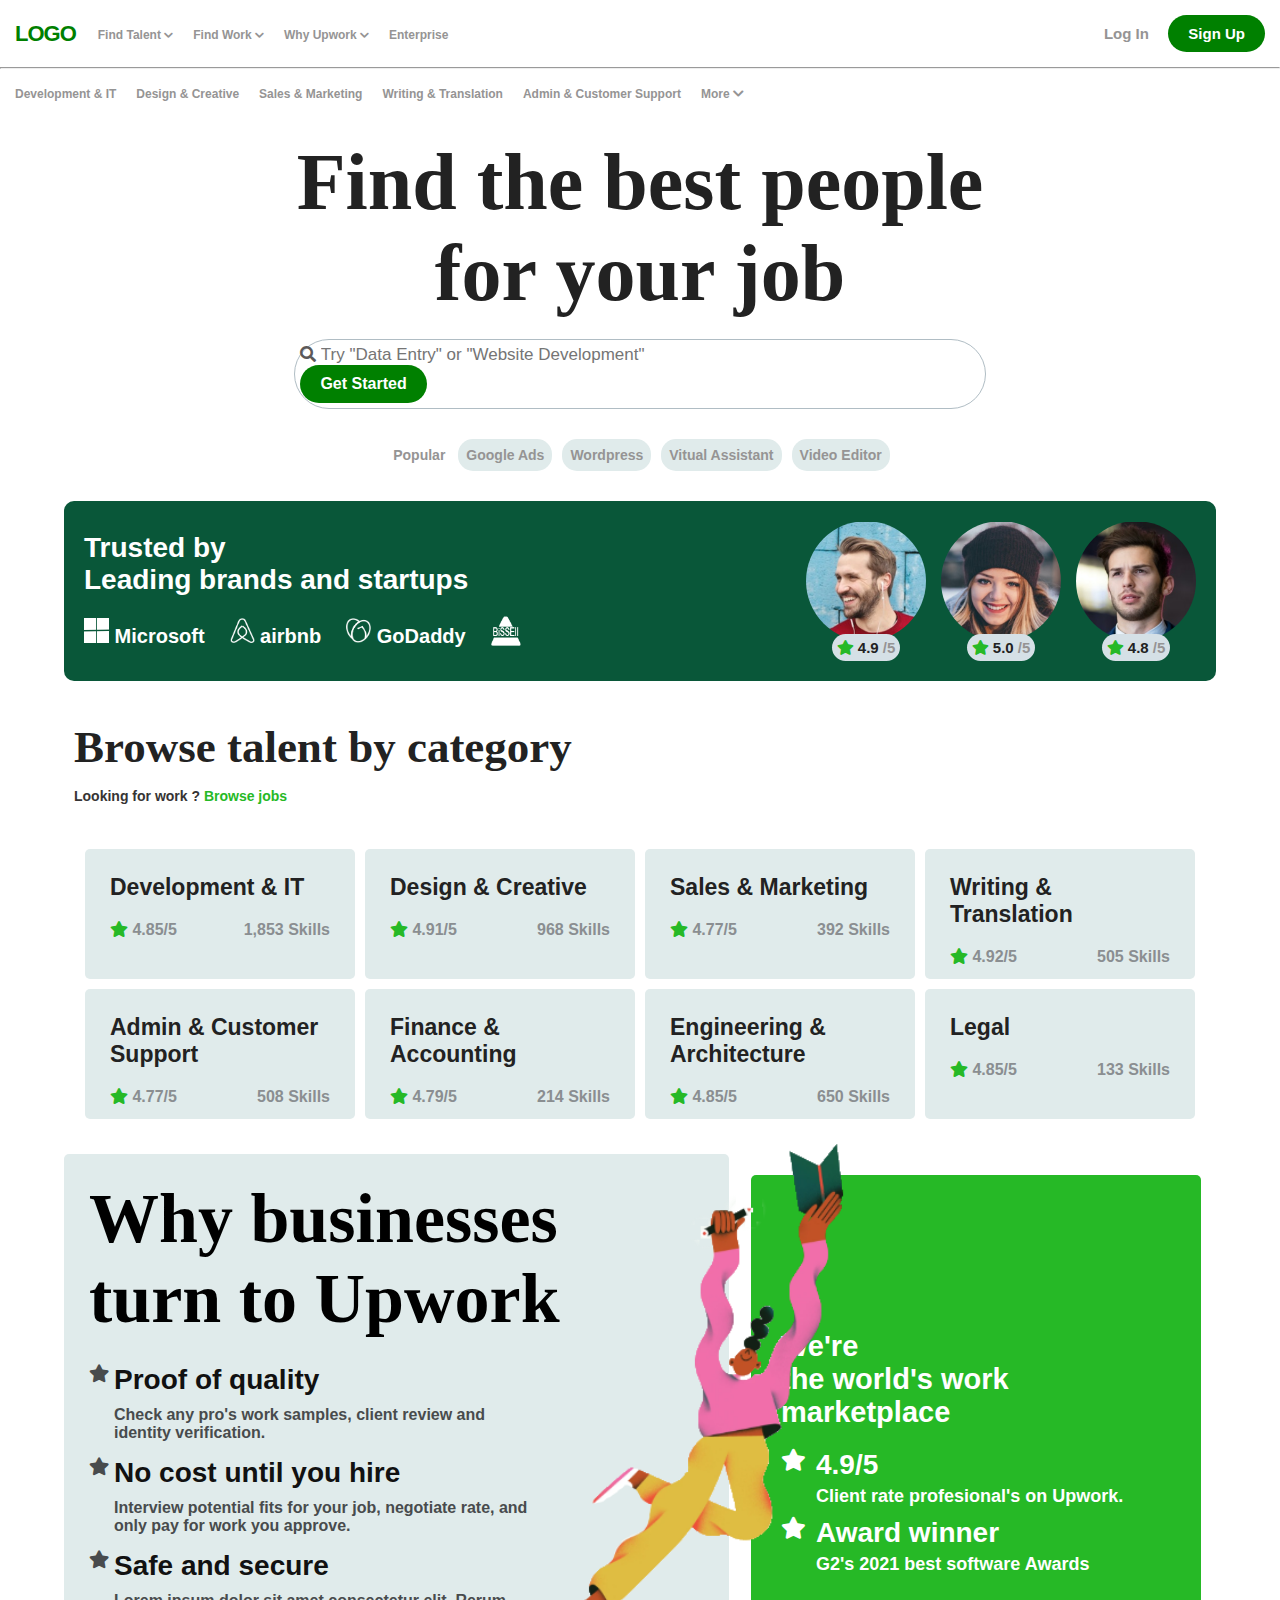
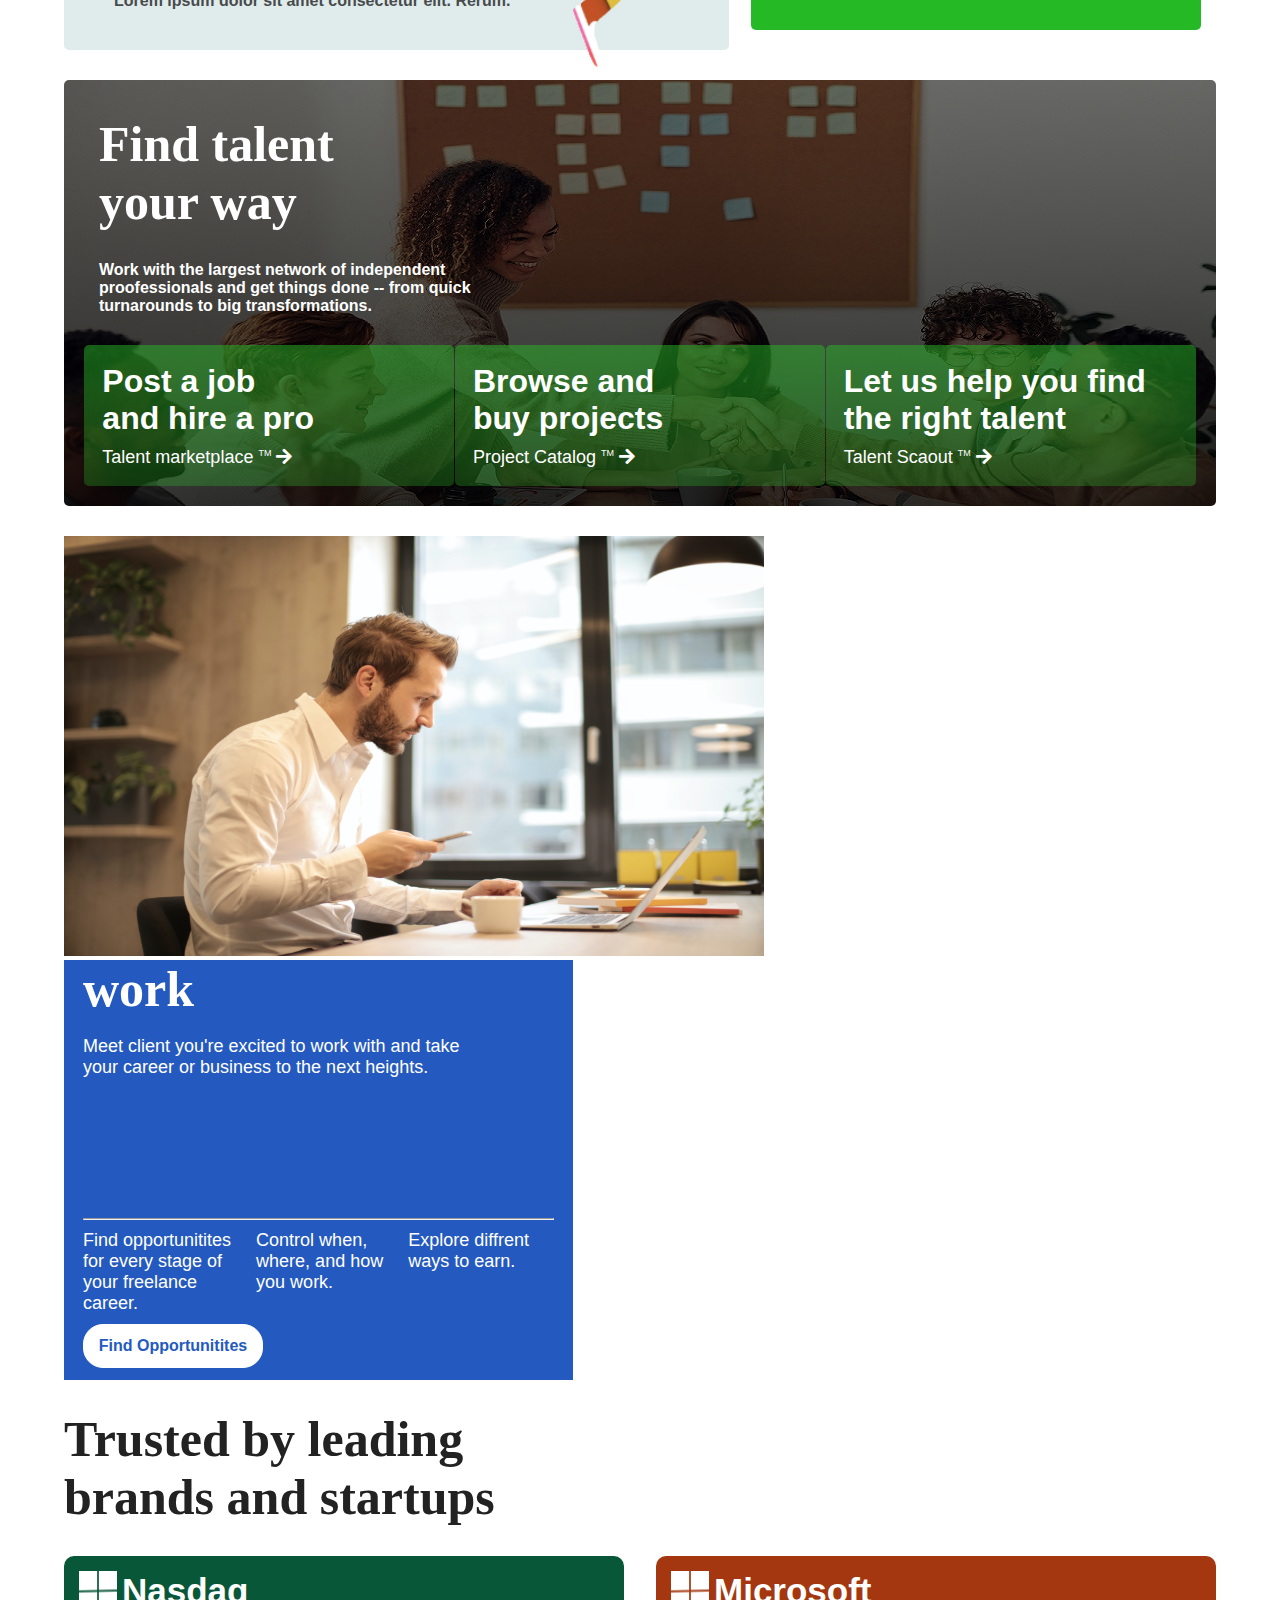
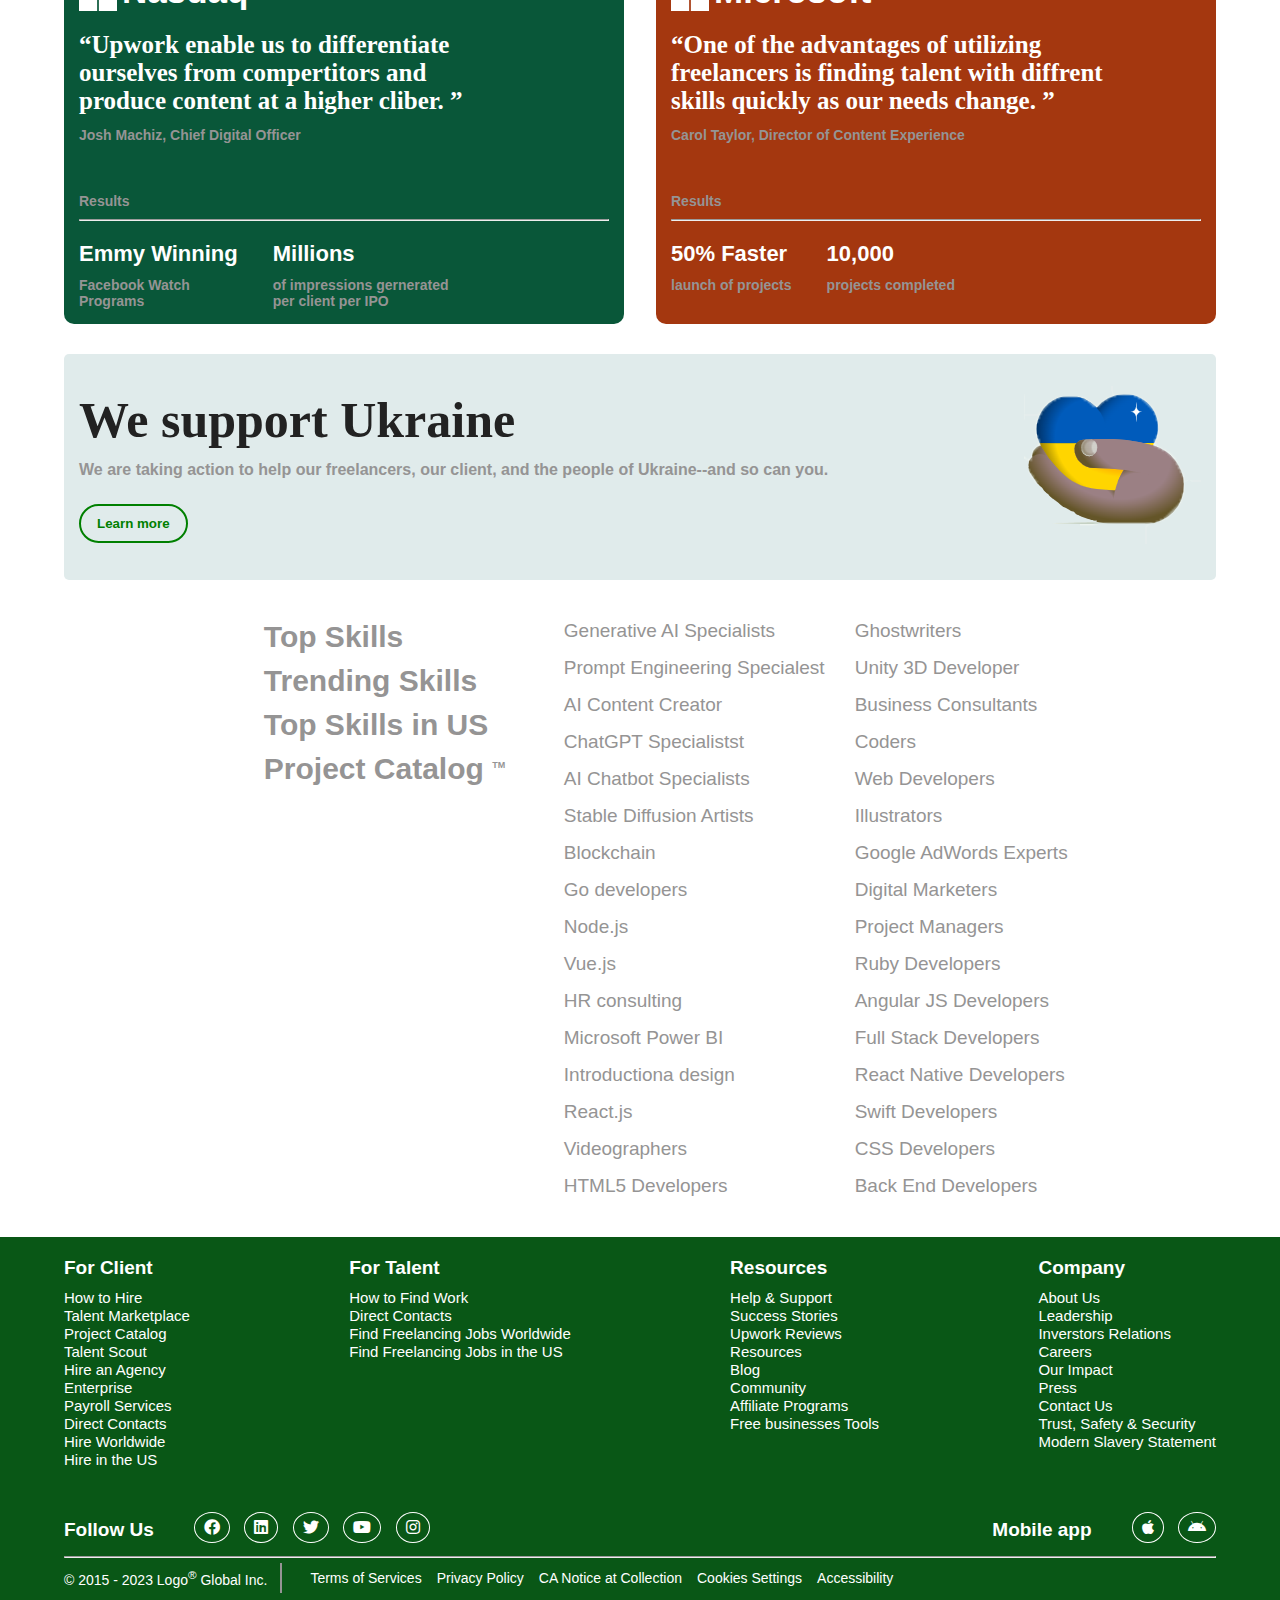
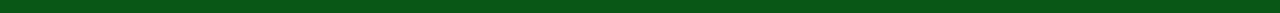
==== index.html @ 353d98f4 "all files commited" ====
<!DOCTYPE html>
<html lang="en">
<head>
    <meta charset="UTF-8">
    <meta http-equiv="X-UA-Compatible" content="IE=edge">
    <meta name="viewport" content="width=device-width, initial-scale=1.0">
    <link rel="stylesheet" href="css/all.min.css">
    <link rel="stylesheet" href="css/fontawesome.min.css">
    <link rel="stylesheet" href="style.css">
    <script src="maim.js" defer></script>
    <title>upwork clone</title>
</head>
<body>
    <div class="project_container">
        <head>
            <!---------------- NAVIGATION ---------------->
            <div class="stikyNav">
                    <!-- NAV-ONE -->
                <div class="navOne">
                    <div class="NavOneContainer">
                        <i class="fas fa-bars" id="navBar"></i>
                        <i class="fas fa-times" id="navTimes"></i>

                        <div class="navLogo"><a href="index.html">LOGO </a> </div>
                        
                        <div class="NAV_CONTAINER">
                            <li class="navList" id="findTalent"><a href="#">Find Talent <i class="fas fa-chevron-down findTalent" id="navicon"></i></a>
                                <div class="FTdropdown contained">
                                    <div class="FTdropdownContainer">
                                        <div class="FTdropDownLeft">
                                            <div class="FTcontent" id="dropOne">
                                                <div class="FTContentLeftOne">
                                                    <h4>Post a job and hire a pro</h4>
                                                    <p>Tarlent marketplace</p>
                                                    <ul>
                                                        <div class="FTright">
                                                            <div class="FTrightContainer">
                                                                <div class="FTone">
                                                                    <div class="FToneContent">
                                                                        <h4>Talent Marketplace <sup id="ddtm">TM</sup></h4>
                                                                        <p>
                                                                            Learn about working with tarlent or explore your <br>
                                                                            specific hiring needs.
                                                                        </p>
                                        
                                                                        <a href="#">Hire on Tarlent Marketplace <i class="fa fa-arrow-right"></i></a> 
                                                                    </div>
                                                                </div>
                                                                <div class="FTTwo">
                                                                    <li><a href="#" class="FTtwoLink">Development & IT</a></li>
                                                                    <li><a href="#" class="FTtwoLink">Design & Creative</a></li>
                                                                    <li><a href="#" class="FTtwoLink">Sales & Marketing</a></li>
                                                                    <li><a href="#" class="FTtwoLink">Writing & Translation</a></li>
                                                                    <li><a href="#" class="FTtwoLink">Admin & Customer Support</a></li>
                                                                    <li><a href="#" class="FTtwoLink">Finance & Accounting</a></li>
                                                                    <li><a href="#" class="FTtwoLink">HR & Training</a></li>
                                                                    <li><a href="#" class="FTtwoLink">Legal</a></li>
                                                                    <li><a href="#" class="FTtwoLink">Engineering & Architecture</a></li>
                                                                    <li><a href="#" class="FTtwoLink">Hire freelancers</a></li>
                                                                </div>
                                                            </div>
                                                        </div>
                                                    </ul>
                                                </div>
                                                <div class="FTIcon">
                                                    <i class="fas fa-chevron-right"></i>
                                                </div>
                                                
                                            </div>
                                            
    
    
                                            <div class="FTcontent" id="dropTwo">
                                                <div class="FTContentLeftOne">
                                                    <h4>Browse and buy projects</h4>
                                                    <p>Project Catalog</p>
    
                                                    <div class="FTtwo">
                                                        <div class="FTtwoContainer">
                                                            <div class="centerContainer">
                                                                <div class="FTtwoDropDownContent">
                                                                    <h4>Project Catalog <sup id="ddtm">TM</sup></h4>
                                                                    <p>
                                                                        Browse and buy projects that <br>
                                                                        have a clear scope and price.
                                                                    </p>
                                    
                                                                    <a href="#">Browse Project Catalog <i class="fa fa-arrow-right"></i></a> 
                                                                </div>
                                                            </div>
                                    
                                                            <div class="FTtwoImgContainer">
                                                                <a href="">
                                                                    <div class="FTtwoItems">
                                                                        <div class="FT_IMG">
                                                                            <img src="img/FTimg5.png" alt="" srcset="">
                                                                        </div>
                                                                        <p class="FTtwopara">Logo Design</p>
                                                                    </div>
                                                                </a>
                                                                
                                                                <a href="">
                                                                    <div class="FTtwoItems">
                                                                        <div class="FT_IMG">
                                                                            <img src="img/FTimg2.png" alt="" srcset="">
                                                                        </div>
                                                                        <p class="FTtwopara">Articles & Blog Post</p>
                                                                    </div>
                                                                </a>
                                        
                                                                <a href="">
                                                                    <div class="FTtwoItems">
                                                                        <div class="FT_IMG">
                                                                            <img src="img/FTimg6.png" alt="" srcset="">
                                                                        </div>
                                                                        <p class="FTtwopara">WordPress</p>
                                                                    </div>
                                                                </a>
                                        
                                                                <a href="">
                                                                    <div class="FTtwoItems">
                                                                        <div class="FT_IMG">
                                                                            <img src="img/FTimg4.png" alt="" srcset="">
                                                                        </div>
                                                                        <p class="FTtwopara">Social Media <br> Marketing</p>
                                                                    </div>
                                                                </a>
                                        
                                                                <a href="">
                                                                    <div class="FTtwoItems">
                                                                        <div class="FT_IMG">
                                                                            <img src="img/FTimg1.png" alt="" srcset="">
                                                                        </div>
                                                                        <p class="FTtwopara">Video Editing</p>
                                                                    </div>
                                                                </a>
                                        
                                                                <a href="">
                                                                    <div class="FTtwoItems">
                                                                        <div class="FT_IMG">
                                                                            <img src="img/FTimg3.png" alt="" srcset="">
                                                                        </div>
                                                                        <p class="FTtwopara">SEO</p>
                                                                    </div>
                                                                </a>    
                                                            </div>
                                                        </div>
                                                   </div>
                                                </div>
                                                <div class="FTIcon">
                                                    <i class="fas fa-chevron-right"></i>
                                                </div>
                                            </div>
    
                                            
                                            <div class="FTcontent" id="dropThree">
                                                <div class="FTContentLeftOne">
                                                    <h4>Let us find the right talent</h4>
                                                    <p>Talent Scout</p>
                                                    
    
                                                    <ul class="FTthree">
                                                        <div class="FTthreeContentContainer">
                                                            <div class="FTthreeContent">
                                                                <h4>Talent Scout <sup id="ddtm">TM</sup></h4>
                                                                <p>
                                                                    Learn how our recruiters find you expert developers, <br>
                                                                    desiners, and marketers.
                                                                </p>
                                
                                                                <a href="#">Talk to Talent Scout <i class="fa fa-arrow-right"></i></a> 
                                                            </div>
                                                            <div id="FTthreelinkContainer">
                                                                <li><a href="#" id="FTthreeLink">Development & IT</a></li>
                                                                <li><a href="#" id="FTthreeLink">Design & Creative</a></li>
                                                                <li><a href="#" id="FTthreeLink">Marketing</a></li>
                                                            </div>
                                                        </div>
                                                    </ul>
                                                </div>
                                                <div class="FTIcon">
                                                    <i class="fas fa-chevron-right"></i>
                                                </div>
                                            </div>
                                        </div>
    
                                        <!-- vartical line -->
                                        <div class="vline"></div>
                                    </div>
                                </div>
                            </li>
    
                            <li class="navList" id="findWork"><a href="#">Find Work <i class="fas fa-chevron-down" id="navicon"></i></a>
                                <ul class="FWmmaincontainer">
                                    <div class="FWcontainer">
                                        <div class="FWcontent">
                                            <a href="">
                                                <div class="FWmainContent">
                                                    <h1>Ways to earn</h1>
                                                    <p>Learn why Upwork has the best opportunitities for you.</p>
                                                </div>
                                            </a>
                                            <a href="">
                                                <div class="FWmainContent">
                                                    <h1>Find work for you skills</h1>
                                                    <p>Explore the kind of work available in your field.</p>
                                                </div>
                                            </a>
                                            <a href="">
                                                <div class="FWmainContent">
                                                    <h1>Find ways to promote yourself</h1>
                                                    <p>Show clients you'er the one they want.</p>
                                                </div>
                                            </a>
                                        </div>
                                    </div>
                                </ul>
                            </li>
    
                            <li class="navList" id="whyUpwork"><a href="#">Why Upwork <i class="fas fa-chevron-down" id="navicon"></i></a>
                                <ul class="whyUpwork_container">
                                    <div class="WUcontainer">
                                        <div class="WUone">
                                            <div class="WUonecontent">
                                                <a href="">
                                                    <div class="WUmainContent">
                                                        <h1>Success Stories</h1>
                                                        <p>
                                                            Discover how teams work<br>
                                                            strategically and grow together.
                                                        </p>
                                                    </div>
                                                </a>
    
                                                <a href="">
                                                    <div class="WUmainContent">
                                                        <h1>Reviews</h1>
                                                        <p>
                                                            See what it's like to collaborate on<br>
                                                            Upwork.
                                                        </p>
                                                    </div>
                                                </a>
    
                                                <a href="">
                                                    <div class="WUmainContent">
                                                        <h1>How to hire</h1>
                                                        <p>
                                                            Learn about the diffrent ways to get<br>
                                                            work done.
                                                        </p>
                                                    </div>
                                                </a>
    
                                                <a href="">
                                                    <div class="WUmainContent">
                                                        <h1>How to find work</h1>
                                                        <p>
                                                            Learn about how to grow your<br>
                                                            independent career.
                                                        </p>
                                                    </div>
                                                </a>
                                            </div>
                                        </div>
    
                                        <div class="WUtwo">
                                            <div class="WUtwoHead">
                                                Where work gets done
                                            </div>
                                            <div class="WUtwoContenContainert">
                                                <a href="">
                                                    <div class="WUtwoConten">
                                                        <h5>Guides</h5>
                                                        <p>Get Started as a Freelancer</p>
                                                    </div>
                                                </a>
    
                                                <a href="">
                                                    <div class="WUtwoConten">
                                                        <h5>Guides</h5>
                                                        <p>Growing Your Freelancer Career</p>
                                                    </div>
                                                </a>
    
                                                <a href="">
                                                    <div class="WUtwoConten">
                                                        <h5>Guides</h5>
                                                        <p>Hiring & Working with Independent Talent</p>
                                                    </div>
                                                </a>
                                            </div>
    
                                            <a href="#">See Resources <i class="fa fa-arrow-right"></i></a> 
    
                                        </div>
                                    </div>
                                </ul>
                            
                            </li>

                            <li class="navList"><a href="#">Enterprise</a></li>

                        </div>
                        
                    </div>
                    <div class="rightNav">
                        <button class="navBtnlogin"><a href="login.html">Log In</a></button>
                        <button class="navBtnSignup"><a href="signup.html">Sign Up</a></button>
                    </div>
                </div>
                <hr class="" id="navline">


                    <!-- NAV-TWO -->
                <ul class="navTwo">
                    <li class="navTwoList"><a href="#">Development & IT</a></li>
                    <li class="navTwoList"><a href="#">Design & Creative</a></li>
                    <li class="navTwoList"><a href="#">Sales & Marketing</a></li>
                    <li class="navTwoList"><a href="#">Writing & Translation</a></li>
                    <li class="navTwoList"><a href="#">Admin & Customer Support</a></li>
                    <li class="navTwoList"><a href="#">More <i class="fas fa-chevron-down" id="navTwoicon"></i></a>
                        <ul class="navTwoDropDown">
                            <li class="navTwoDropDownList"><a href="#">Finance and Accounting </a></li>
                            <li class="navTwoDropDownList"><a href="#">HR & Training </a></li>
                            <li class="navTwoDropDownList"><a href="#">Legal </a></li>
                            <li class="navTwoDropDownList"><a href="#">Engineering & Architecture</a></li>
                            <li class="navTwoDropDownList"><a href="#">See all Specailizations</a></li>
                        </ul>
                    </li>
                </ul>
            
            

                    <!-- NAV-THREE -->
                <div class="navContent contained">
                    <div class="navHead">
                        <h1 id="navHeadH1">Find the best people<h1>
                        <h1 id="navHeadH1">for your job</h1>
                    </div>
                    <form action="" class="navForm">
                        <i class="fa fa-search" aria-hidden="true"></i>
                        <input type="search" name="" id="navInput" placeholder='Try "Data Entry" or "Website Development"'>
                        <button class="navFormBtn"><a href="#">Get Started</a></button>
                    </form>

                    <div class="lastNavContainer TopSpace">
                        <div class="lastNavHead"><p>Popular</p></div>
                        <div class="lastNav">
                            <p class="lastNavSty"><a href="#">Google Ads</a></p>
                            <p class="lastNavSty"><a href="#">Wordpress</a></p>
                            <p class="lastNavSty"><a href="#">Vitual Assistant</a></p>
                            <p class="lastNavSty"><a href="#">Video Editor</a></p>
                        </div>
                    </div>
                </div>
            </div>
        </head>



        <section>
            <!-- SECTION ONE -->
            <div class="sectionOne contained TopSpace">
                <div class="secOneLeft">
                    <h2 class="secOneHead">Trusted by <br> Leading brands and startups</h2>
                    <ul class="secOnelist">
                        <li id="secOnetext"><img src="img/windows.png" id="secOnelisticon"></img> Microsoft</li>
                        <li id="secOnetext"><img src="img/airbnb.png" id="secOnelisticon"></img> airbnb</li>
                        <li id="secOnetext"><img src="img/godaddy.png" id="secOnelisticon"></img> GoDaddy</li>
                        <li ><img src="img/biss.png"></i></li>
                    </ul>
                </div>
                <div class="secOneRight">
                    <div class="secOneRightContent">
                        <img src="img/pic-1.png" alt="" srcset="" id="secOneImg">
                        <div class="secOneImgContainer">
                            <p class="secOnePara"><i class="fas fa-star"></i>  4.9 <span class="secOneSpan">/5</span></p>
                        </div>
                    </div>

                    <div class="secOneRightContent">
                        <img src="img/pic-2.png" alt="" srcset="" id="secOneImg">
                        <div class="secOneImgContainer">
                            <p class="secOnePara"><i class="fas fa-star"></i>  5.0 <span class="secOneSpan">/5</span></p>
                        </div>
                    </div>

                    <div class="secOneRightContent">
                        <img src="img/pic-3.png" alt="" srcset="" id="secOneImg">
                        <div class="secOneImgContainer">
                            <p class="secOnePara"><i class="fas fa-star"></i>  4.8 <span class="secOneSpan">/5</span></p>
                        </div>
                    </div>
                </div>
            </div>

            <!-- SECTION TWO -->
            <div class="sectionTwo contained TopSpace">
                <div class="secTwoHead">
                    <h1 class="secTwoH1">Browse talent by category</h1>
                    <p class="secTwoPara">Looking for work ? <a href="#" class="secTwoParalink">Browse jobs</a></p>
                </div>
                <div class="secTwoContent contained">
                    <div class="secTwoContentBody">
                        <a href="#">
                            <h1 class="secTwoContentHead">Development & IT</h1>
                            <div class="secTwoMain">
                                <p class="secTwoMainPara"><i class="fas fa-star"></i> 4.85/5</p>
                                <p class="secTwoMainPara">1,853 Skills</p>
                            </div>
                        </a>
                    </div>

                    <div class="secTwoContentBody">
                        <a href="#">
                            <h1 class="secTwoContentHead">Design & Creative</h1>
                            <div class="secTwoMain">
                                <p class="secTwoMainPara"><i class="fas fa-star"></i> 4.91/5</p>
                                <p class="secTwoMainPara">968 Skills</p>
                            </div>
                        </a>
                    </div>

                    <div class="secTwoContentBody">
                        <a href="#">
                            <h1 class="secTwoContentHead">Sales & Marketing</h1>
                            <div class="secTwoMain">
                                <p class="secTwoMainPara"><i class="fas fa-star"></i> 4.77/5</p>
                                <p class="secTwoMainPara">392 Skills</p>
                            </div>
                        </a>
                    </div>

                    <div class="secTwoContentBody">
                        <a href="#">
                            <h1 class="secTwoContentHead">Writing & Translation</h1>
                            <div class="secTwoMain">
                                <p class="secTwoMainPara"><i class="fas fa-star"></i> 4.92/5</p>
                                <p class="secTwoMainPara">505 Skills</p>
                            </div>
                        </a>
                    </div>

                    <div class="secTwoContentBody">
                        <a href="#">
                            <h1 class="secTwoContentHead">Admin & Customer Support</h1>
                            <div class="secTwoMain">
                                <p class="secTwoMainPara"><i class="fas fa-star"></i> 4.77/5</p>
                                <p class="secTwoMainPara">508 Skills</p>
                            </div>
                        </a>
                    </div>

                    <div class="secTwoContentBody">
                        <a href="#">
                            <h1 class="secTwoContentHead">Finance & Accounting</h1>
                            <div class="secTwoMain">
                                <p class="secTwoMainPara"><i class="fas fa-star"></i> 4.79/5</p>
                                <p class="secTwoMainPara">214 Skills</p>
                            </div>
                        </a>
                    </div>

                    <div class="secTwoContentBody">
                        <a href="#">
                            <h1 class="secTwoContentHead">Engineering & Architecture</h1>
                            <div class="secTwoMain">
                                <p class="secTwoMainPara"><i class="fas fa-star"></i> 4.85/5</p>
                                <p class="secTwoMainPara">650 Skills</p>
                            </div>
                        </a>
                    </div>

                    <div class="secTwoContentBody">
                        <a href="#">
                            <h1 class="secTwoContentHead">Legal</h1>
                            <div class="secTwoMain">
                                <p class="secTwoMainPara"><i class="fas fa-star"></i> 4.85/5</p>
                                <p class="secTwoMainPara">133 Skills</p>
                            </div>
                        </a>
                    </div>
                </div>
            </div>

            <!-- SECTION THREE -->
            <div class="sectionThree contained TopSpace">
                <div class="sectionThreeLeft">
                    <div class="sectionThreeLeftHeader">
                        <h1>Why businesses <br> turn to Upwork</h1>
                    </div>
                    <div class="sectionThreeLeftContent">
                        <i class="fas fa-star" id="secThreeLeftIcon"></i>
                        <div class="sectionThreeLeftMaintContent">
                            <h1 class="sectionThreeLeftContentHead">
                                Proof of quality
                            </h1>
                            <p class="sectionThreeLeftContentpara">
                                Check any pro's work samples, client review and <br>
                                identity verification.
                            </p>
                        </div>
                    </div>

                    <div class="sectionThreeLeftContent">
                        <i class="fas fa-star" id="secThreeLeftIcon"></i>
                        <div class="sectionThreeLeftMaintContent">
                            <h1 class="sectionThreeLeftContentHead">
                                No cost until you hire
                            </h1>
                            <p class="sectionThreeLeftContentpara">
                                Interview potential fits for your job, negotiate rate, and <br>
                                only pay for work you approve.
                            </p>
                        </div>
                    </div>

                    <div class="sectionThreeLeftContent">
                        <i class="fas fa-star" id="secThreeLeftIcon"></i>
                        <div class="sectionThreeLeftMaintContent">
                            <h1 class="sectionThreeLeftContentHead">
                                Safe and secure
                            </h1>
                            <p class="sectionThreeLeftContentpara">
                                Lorem ipsum dolor sit amet consectetur elit. Rerum.
                            </p>
                        </div>
                    </div>
                </div>

                <!-- SECTION THREE IMAGE -->
                <img src="img/upworkbaby.png" alt="" class="sectionThreeImg">

                <div class="sectionThreeRight">
                    <div class="sectionThreeContent">
                        <h1 class="sectionThreeRightHeader">
                            We're <br> the world's work <br> marketplace
                        </h1>
                        <div class="sectionThreeRightContent">
                            <i class="fas fa-star" id="sectionThreeRightIcon"></i>
                            <div class="sectionThreeRightMaintContent">
                                <h1 class="sectionThreeRightContentHead">
                                    4.9/5
                                </h1>
                                <p class="sectionThreeRightContentpara">
                                    Client rate profesional's on Upwork.
                                </p>
                            </div>
                        </div>

                        <div class="sectionThreeRightContent">
                            <i class="fas fa-star" id="sectionThreeRightIcon"></i>
                            <div class="sectionThreeRightMaintContent">
                                <h1 class="sectionThreeRightContentHead">
                                    Award winner
                                </h1>
                                <p class="sectionThreeRightContentpara">
                                    G2's 2021 best software Awards
                                </p>
                            </div>
                        </div>
                    </div>              
                </div>
            </div>

            <!-- SECTION FOUR -->
            <div class="sectionFour contained TopSpace">
                <h1 class="sectionFourHead">Find talent <br> your way</h1>
                
                <div class="sectionFourPara">
                    Work with the largest network of independent <br>
                    proofessionals and get things done -- from quick<br>
                    turnarounds to big transformations.
                </div>

                <div class="sectionFourLinkContainer">
                    <div class="sectionFourLinks">
                        <a href="#" class="sectionFourLinksContent">
                            <h1 class="sectionFourLinksHead">
                                Post a job<br>and hire a pro
                            </h1>
                            <p class="sectionFourLinksPara">
                                Talent marketplace <sup id="tm">TM</sup> <i class="fa fa-arrow-right"></i>
                            </p>
                        </a>
                    </div>

                    <div class="sectionFourLinks">
                        <a href="#" class="sectionFourLinksContent">
                            <h1 class="sectionFourLinksHead">
                                Browse and<br>buy projects
                            </h1>
                            <p class="sectionFourLinksPara">
                                Project Catalog <sup id="tm">TM</sup> <i class="fa fa-arrow-right"></i>
                            </p>
                        </a>
                    </div>

                    <div class="sectionFourLinks">
                        <a href="#" class="sectionFourLinksContent">
                            <h1 class="sectionFourLinksHead">
                                Let us help you find<br>the right talent
                            </h1>
                            <p class="sectionFourLinksPara">
                                Talent Scaout <sup id="tm">TM</sup> <i class="fa fa-arrow-right"></i>
                            </p>
                        </a>
                    </div>
                </div>
            </div>

                <!-- SECTION FIVE -->
            <div class="sectionFive contained TopSpace">
                <div class="sectionFiveImgContainer">
                    <img src="img/img1.jpg" alt="" srcset="" id="sectionFiveImg">
                </div>
                <div class="sectionFiveAside">
                    <div class="sectionFiveAsideTop">
                        <h1 class="sectionFiveAsideHead">
                            work
                        </h1>
    
                        <p class="sectionFiveAsidePara">
                            Meet client you're excited to work with and take <br>
                            your career or business to the next heights.
                        </p>
                    </div>

                    <hr>

                    <div class="sectionFiveAsideBottom">
                        <div class="sectionFiveAsideBottomPara">
                            Find opportunitites <br>
                            for every stage of <br>
                            your freelance <br>
                            career.
                        </div>
                        <div class="sectionFiveAsideBottomPara">
                            Control when, <br>
                            where, and how <br>
                            you work. <br>
                        </div>
                        <div class="sectionFiveAsideBottomPara">
                            Explore diffrent <br>
                            ways to earn. 
                        </div>
                    </div>

                    <div class="sectionFiveButton">
                        <a href="">
                            Find Opportunitites
                        </a>
                    </div>
                   
                </div>
            </div>
        </section>

        <div class="sliderSection contained TopSpace">
            <h1  class="sliderSectionHeadr">Trusted by leading <br> brands and startups</h1>
            <div class="sectionFiveContentContainer">
                <div class="sectionFiveContentOne">
                    <div class="sectionFiveContentHead">
                        <img src="img/windows.png" alt="" srcset="" id="sectionFiveLogoimg">
                        <h1 class="sectionFiveLogo">Nasdaq</h1>
                    </div>
                    <div class="sectionFiveContentTop">
                        <q>Upwork enable us to differentiate <br>
                            ourselves from compertitors and <br>
                            produce content at a higher cliber.
                        </q>
                        <p class="sectionFivePara">Josh Machiz, Chief Digital Officer</p>
                    </div>

                    <div class="sectionFiveContentBottom">
                        <p class="sectionFiveContentResult">Results</p>
                        <hr>
                        <div class="sectionFiveBottomContainer">
                            <div class="sectionFiveBottomContent">
                               <h1>Emmy Winning</h1>
                               <p>
                                 Facebook Watch <br> Programs 
                               </p>
                            </div>

                            <div class="sectionFiveBottomContent">
                                <h1>Millions</h1>
                                <p>
                                   of impressions gernerated <br> per client per IPO 
                                </p>
                             </div>
                        </div>
                    </div>
                </div>

                <div class="sectionFiveContentTwo">
                    <div class="sectionFiveContentHead">
                        <img src="img/windows.png" alt="" srcset="" id="sectionFiveLogoimg">
                        <h1 class="sectionFiveLogo">Microsoft</h1>
                    </div>
                    <div class="sectionFiveContentTop">
                        <q>One of the advantages of utilizing <br>
                            freelancers is finding talent with diffrent <br>
                            skills quickly as our needs change.
                        </q>
                        <p class="sectionFivePara">Carol Taylor, Director of Content Experience</p>
                    </div>

                    <div class="sectionFiveContentBottom">
                        <p class="sectionFiveContentResult">Results</p>
                        <hr>
                        <div class="sectionFiveBottomContainer">
                            <div class="sectionFiveBottomContent">
                               <h1>50% Faster</h1>
                               <p>
                                 launch of projects 
                               </p>
                            </div>

                            <div class="sectionFiveBottomContent">
                                <h1>10,000</h1>
                                <p>
                                   projects completed 
                                </p>
                             </div>
                        </div>
                    </div>
                </div>
            </div>
        </div>


        <!-- UKRAINE SUPPORT -->
        <div class="support contained TopSpace">
            <div class="supportLeft">
                <h1 class="supportHeader">We support Ukraine</h1>

                <p class="supportPara">
                    We are taking action to help our freelancers, our client, and the people of Ukraine--and so can you.
                </p>

                <a href="#">
                    <button id="supportBtn">Learn more</button>
                </a>
            </div>

            <div class="supportRigth">
                <img src="img/upworkHand.png" alt="" srcset="">
            </div>
        </div>


        <!-- SKILL SECTION -->
        <div class="skillsSection contained TopSpace">
            <div class="skill_left">
                <h1 class="skillHead" id="skillHeadOne">Top Skills</h1>
                <h1 class="skillHead" id="skillHeadTwo">Trending Skills</h1>
                <h1 class="skillHead" id="skillHeadThree">Top Skills in US</h1>
                <h1 class="skillHead" id="skillHeadFour">Project Catalog <sup id="skilltm">TM</sup></h1>
            </div>
            <div class="skill_right">
                <div class="skillContainer" id="skillOneContainer">
                    <a href="" class="skillLink">Generative AI Specialists</a>
                    <a href="" class="skillLink">JavaScript Developer</a>
                    <a href="" class="skillLink">Data Entry Specialists</a>
                    <a href="" class="skillLink">Logo Designer</a>
                    <a href="" class="skillLink">Video Editors</a>
                    <a href="" class="skillLink">Moblile App Developer</a>
                    <a href="" class="skillLink">Data Analyst</a>
                    <a href="" class="skillLink">PHP Developer</a>
                    <a href="" class="skillLink">Shopify Developer</a>
                    <a href="" class="skillLink">Python Developer</a>
                    <a href="" class="skillLink">Ruby on Rails Developer</a>
                    <a href="" class="skillLink">Resume Writer</a>
                    <a href="" class="skillLink">Android Developer</a>
                    <a href="" class="skillLink">SEO Expert</a>
                    <a href="" class="skillLink">Bookkeeper</a>
                    <a href="" class="skillLink">Social Media Manager</a>
                    <a href="" class="skillLink">Content Writer</a>
                    <a href="" class="skillLink">Software Developer</a>
                    <a href="" class="skillLink">Copy Writer</a>
                    <a href="" class="skillLink">Software Engineer</a>
                    <a href="" class="skillLink">Data Scientist</a>
                    <a href="" class="skillLink">Technical Writer</a>
                    <a href="" class="skillLink">Front-End Developer</a>
                    <a href="" class="skillLink">UI Designer</a>
                    <a href="" class="skillLink">Game Developer</a>
                    <a href="" class="skillLink">UX Designert</a>
                    <a href="" class="skillLink">Graphic Designer</a>
                    <a href="" class="skillLink">Virtual Assistant</a>
                    <a href="" class="skillLink">iOS Developer</a>
                    <a href="" class="skillLink">Web Designer</a>
                    <a href="" class="skillLink">Java Developer</a>
                    <a href="" class="skillLink">Wordpress Developer</a>
                </div>

                <div class="skillContainer" id="skillTwoContainer">
                    <a href="" class="skillLink">Generative AI Specialists</a>
                    <a href="" class="skillLink">Ghostwriters</a>
                    <a href="" class="skillLink">Prompt Engineering Specialest</a>
                    <a href="" class="skillLink">Unity 3D Developer</a>
                    <a href="" class="skillLink">AI Content Creator</a>
                    <a href="" class="skillLink">Business Consultants</a>
                    <a href="" class="skillLink">ChatGPT Specialistst</a>
                    <a href="" class="skillLink">Coders</a>
                    <a href="" class="skillLink">AI Chatbot Specialists</a>
                    <a href="" class="skillLink">Web Developers</a>
                    <a href="" class="skillLink">Stable Diffusion Artists</a>
                    <a href="" class="skillLink">Illustrators</a>
                    <a href="" class="skillLink">Blockchain</a>
                    <a href="" class="skillLink">Google AdWords Experts</a>
                    <a href="" class="skillLink">Go developers</a>
                    <a href="" class="skillLink">Digital Marketers</a>
                    <a href="" class="skillLink">Node.js</a>
                    <a href="" class="skillLink">Project Managers</a>
                    <a href="" class="skillLink">Vue.js</a>
                    <a href="" class="skillLink">Ruby Developers</a>
                    <a href="" class="skillLink">HR consulting</a>
                    <a href="" class="skillLink">Angular JS Developers</a>
                    <a href="" class="skillLink">Microsoft Power BI</a>
                    <a href="" class="skillLink">Full Stack Developers</a>
                    <a href="" class="skillLink">Introductiona design</a>
                    <a href="" class="skillLink">React Native Developers</a>
                    <a href="" class="skillLink">React.js</a>
                    <a href="" class="skillLink">Swift Developers</a>
                    <a href="" class="skillLink">Videographers</a>
                    <a href="" class="skillLink">CSS Developers</a>
                    <a href="" class="skillLink">HTML5 Developers</a>
                    <a href="" class="skillLink">Back End Developers</a>
                </div>

                <div class="skillContainer" id="skillThreeContainer">
                    <a href="" class="skillLink">Accountants in US</a>
                    <a href="" class="skillLink">Accountants Near North Carolina</a>
                    <a href="" class="skillLink">CAD Desingners in US</a>
                    <a href="" class="skillLink">Adobe Photoshop Expert Near San..</a>
                    <a href="" class="skillLink">Curriculum Developer in US</a>
                    <a href="" class="skillLink">Android Developers Near Sans Francis..</a>
                    <a href="" class="skillLink">Ebook Desingners in US</a>
                    <a href="" class="skillLink">Bookkeepers Near Los Angeles, CA</a>
                    <a href="" class="skillLink">Fashion Desingners in US</a>
                    <a href="" class="skillLink">Business Coaches Near Atlanta, GA</a>
                    <a href="" class="skillLink">Ghostwriters in US</a>
                    <a href="" class="skillLink">Fashion Desingners  Near Los Angeles..</a>
                    <a href="" class="skillLink">Google Adwords Expert in US</a>
                    <a href="" class="skillLink">Grant Writers Near Chicago, IL</a>
                    <a href="" class="skillLink">Graphic Designers in US</a>
                    <a href="" class="skillLink">Graphic Designers Near New York, NY</a>
                    <a href="" class="skillLink">JavaScript Developers in US</a>
                    <a href="" class="skillLink">Logo Designers Near Pittburgh, PA</a>
                    <a href="" class="skillLink">Product Developers in US</a>
                    <a href="" class="skillLink">Mechanical Engineering Near Seattle, ..</a>
                    <a href="" class="skillLink">Shopify Developers in US</a>
                    <a href="" class="skillLink">Music Producers Near Chicago, IL</a>
                    <a href="" class="skillLink">SquareSpace Developers in US</a>
                    <a href="" class="skillLink">Photo Editors Near Los Angeles, CA</a>
                    <a href="" class="skillLink">Tax Preparers in US</a>
                    <a href="" class="skillLink">Photographers Near Brooklyn, NY</a>
                    <a href="" class="skillLink">Technical Support Agents in US</a>
                    <a href="" class="skillLink">Product Photographers Near Seattle, ..</a>
                    <a href="" class="skillLink">Vartual Assistants in US</a>
                    <a href="" class="skillLink">Resume Writers Near Chicago, IL</a>
                    <a href="" class="skillLink">Web Designers in US</a>
                    <a href="" class="skillLink">SEO Experts Near New York, NY</a>
                    <a href="" class="skillLink">WooCommerce Developers in US</a>
                    <a href="" class="skillLink">Social Media Managers Near Los Ang..</a>
                    <a href="" class="skillLink">WordPress Developers in US</a>
                    <a href="" class="skillLink">Videographers Near Dallas, TX</a>
                    <a href="" class="skillLink">Writers in US</a>
                    <a href="" class="skillLink">Vartual Assistants Near Charlotte, NC</a>
                    <a href="" class="skillLink">Zoho CRM Specialists in US</a>
                    <a href="" class="skillLink">Web Designers Near San Francisco..</a>
                </div>

                <div class="skillContainer" id="skillFourContainer">
                    <a href="" class="skillLink">Generative AI Services</a>
                    <a href="" class="skillLink">Content Marketing Services</a>
                    <a href="" class="skillLink">Resume Writing Services</a>
                    <a href="" class="skillLink">Survey Services</a>
                    <a href="" class="skillLink">SEO Services</a>
                    <a href="" class="skillLink">Landscape Design Services</a>
                    <a href="" class="skillLink">Translation Services</a>
                    <a href="" class="skillLink">Photoshop Services</a>
                    <a href="" class="skillLink">Transcription Services</a>
                    <a href="" class="skillLink">Mobile App Development Services</a>
                    <a href="" class="skillLink">Vartual Assistant Services</a>
                    <a href="" class="skillLink">Data Entry Services</a>
                    <a href="" class="skillLink">Email Marketing Services</a>
                    <a href="" class="skillLink">Building Information Modeling Services</a>
                    <a href="" class="skillLink">Web Design Services</a>
                    <a href="" class="skillLink">Podcast Editing Services</a>
                    <a href="" class="skillLink">Proofreading Services</a>
                    <a href="" class="skillLink">Wellness Services</a>
                    <a href="" class="skillLink">Business Consulting Services</a>
                    <a href="" class="skillLink">Video Marketing Services</a>
                    <a href="" class="skillLink">Logo Design Services</a>
                    <a href="" class="skillLink">WordPress Development Services</a>
                    <a href="" class="skillLink">Architecture/Interior Design Services</a>
                    <a href="" class="skillLink">Ecommerce Services</a>
                    <a href="" class="skillLink">Branding Services</a>
                    <a href="" class="skillLink">Influencer Marketing Services</a>
                    <a href="" class="skillLink">Social Media Management Services</a>
                    <a href="" class="skillLink">Public Relations Services</a>
                    <a href="" class="skillLink">Video Editing Services</a>
                    <a href="" class="skillLink">QA Services</a>
                    <a href="" class="skillLink">Lead Generation Services</a>
                    <a href="" class="skillLink">Podcast Marketing Services</a>
                </div>

        </div>
    </div>


        <!-- FOOTER -->
    <footer>
        <div class="footerContainer TopSpace">
            <div class="footerTop contained">
                <div class="footerTopContent">
                    <h1 class="footerHead">For Client</h1>
                    <p class="footerLink"><a href="">How to Hire</a></p>
                    <p class="footerLink"><a href="">Talent Marketplace</a></p>
                    <p class="footerLink"><a href="">Project Catalog</a></p>
                    <p class="footerLink"><a href="">Talent Scout</a></p>
                    <p class="footerLink"><a href="">Hire an Agency</a></p>
                    <p class="footerLink"><a href="">Enterprise</a></p>
                    <p class="footerLink"><a href="">Payroll Services</a></p>
                    <p class="footerLink"><a href="">Direct Contacts</a></p>
                    <p class="footerLink"><a href="">Hire Worldwide</a></p>
                    <p class="footerLink"><a href="">Hire in the US</a></p>
                </div>

                <div class="footerTopContent">
                    <h1 class="footerHead">For Talent</h1>
                    <p class="footerLink"><a href="">How to Find Work</a></p>
                    <p class="footerLink"><a href="">Direct Contacts</a></p>
                    <p class="footerLink"><a href="">Find Freelancing Jobs Worldwide</a></p>
                    <p class="footerLink"><a href="">Find Freelancing Jobs in the US</a></p>
                </div>

                <div class="footerTopContent">
                    <h1 class="footerHead">Resources</h1>
                    <p class="footerLink"><a href="">Help & Support</a></p>
                    <p class="footerLink"><a href="">Success Stories</a></p>
                    <p class="footerLink"><a href="">Upwork Reviews</a></p>
                    <p class="footerLink"><a href="">Resources</a></p>
                    <p class="footerLink"><a href="">Blog</a></p>
                    <p class="footerLink"><a href="">Community</a></p>
                    <p class="footerLink"><a href="">Affiliate Programs</a></p>
                    <p class="footerLink"><a href="">Free businesses Tools</a></p>
                </div>

                <div class="footerTopContent">
                    <h1 class="footerHead">Company</h1>
                    <p class="footerLink"><a href="">About Us</a></p>
                    <p class="footerLink"><a href="">Leadership</a></p>
                    <p class="footerLink"><a href="">Inverstors Relations</a></p>
                    <p class="footerLink"><a href="">Careers</a></p>
                    <p class="footerLink"><a href="">Our Impact</a></p>
                    <p class="footerLink"><a href="">Press</a></p>
                    <p class="footerLink"><a href="">Contact Us</a></p>
                    <p class="footerLink"><a href="">Trust, Safety & Security</a></p>
                    <p class="footerLink"><a href="">Modern Slavery Statement</a></p>
                </div>
            </div>

            <div class="footerBottom contained">
                <div class="footerBottomUp">
                    <div class="footerBottomUpContent">
                        <h1 class="footerHead">Follow Us</h1>
                        <div class="footerIcons">
                           <a href=""><i class="fab fa-facebook"></i></a> 
                           <a href=""><i class="fab fa-linkedin"></i></a> 
                           <a href=""><i class="fab fa-twitter"></i></a> 
                           <a href=""><i class="fab fa-youtube"></i></a> 
                           <a href=""><i class="fab fa-instagram"></i></a> 
                        </div>
                    </div>

                    <div class="footerBottomUpContent">
                        <h1 class="footerHead">Mobile app</h1>
                        <div class="footerIcons">
                            <a href=""><i class="fab fa-apple"></i></a> 
                            <a href=""><i class="fab fa-android"></i></a> 
                        </div>
                    </div>
                </div>

                <hr>

                <div class="footerBottomDown">
                    <div class="footerBottomDownContent">
                        &COPY; 2015 - 2023 Logo<sup>&REG;</sup> Global Inc.
                    </div>

                    <div class="footerVr"></div>
                    
                    <div class="footerBottomDownLinks">
                        <h4><a href="">Terms of Services</a></h4>
                        <h4><a href="">Privacy Policy</a></h4>
                        <h4><a href="">CA Notice at Collection</a></h4>
                        <h4><a href="">Cookies Settings</a></h4>
                        <h4><a href="">Accessibility</a></h4>
                    </div>
                </div>
            </div>
        </div>
    </footer>
</body>
</html>
---- style.css ----
/* ======================================= */
:root{
    --hevryGreen: #095739;
    --darkGreen: #095716;
    --normalGreen: green;
    --liteGreen:rgb(38, 185, 38);
    --liteBackground: #e0ebeb;
    --lightFont:#959494;
    --darkFont:#222;
}

*{
    margin: 0;
    padding: 0;
    list-style: none;
    box-sizing: border-box;
    text-decoration: none;
    font-family: sans-serif;
}
.contained{
    width: 90%;
    margin: auto;
}
.TopSpace{
    margin-top: 30px;
}
/* ======================================= */

/*
=============
NAVIGATION
=============
*/

/* NAV-ONE */
/* .stikyNav{
    position: static;
    width: 100%;
    height: 20vh;
    margin-bottom: 50px;
    background: #fff;
} */
.navOne{
    display: flex;
    align-items: center;
    justify-content: space-between;
    flex-wrap: wrap;
    z-index: 1000;
    
}
.NavOneContainer{
    display: flex;
    align-items: center;
    position: relative;
    padding: 15px;

}
.NAV_CONTAINER{
    display: flex;
    align-items: center;
    /* position: relative; */
    flex-direction: row;
}
.show_nav{
    transform: translate(0%);
}
#navBar{
    cursor: pointer;
    font-size: 20px;
    margin-right: 10px;
    display: none;
    transition: all 0.6s ease-in;
}
#navBar:hover{
    margin-right: 10px;
    transform: rotate(90deg);
}
#navTimes{
    font-size: 20px;
    cursor: pointer;
    display: none;
}

.navLogo a{
    margin-right: 22px;
    font-size: 22px;
    color: var(--normalGreen);
    font-weight: 600;
    letter-spacing: -1px;
}
.navList a{
    font-size: 12px;
    margin-right: 20px;
    font-weight: 600;
    color: var(--lightFont);
    transition: all 0.5s ease-out;
}
.navList a:hover{
    color: var(--liteGreen);
}
#navicon{
    font-size: 10px;
    transition: all 0.5s ease-in;
}
.navList:hover #navicon{
    transform: rotate(180deg); 
}
/* 
=============
NAV DROP DOWN
=============
*/

/* NAV DROP DOWN ONE */
/* .NAV_CONTAINER{
    display: flex;
    align-items: center;
    justify-content: space-around;
} */
.FTdropdown{
    display: none;
}
#findTalent{
    transition: all 3s ease-in-out;
    transition-delay: 3s;
}
#findTalent:hover .FTdropdown{
    display: block;
} 
.FTdropdownContainer{
    display: flex;
    /* align-items: center; */
    box-shadow: 1px 1px 10px rgba(0, 0, 0, 0.5);
    padding: 10px;
    position: absolute;
    /* top: 20px;
    width: 88.7vw;
    left: 20px; */
    top: 40px;
    width: 98.7vw;
    left: 0;
    background: #fff;
    height: 250px;
    /* margin: auto; */
}
.FTdropDownLeft{
    display: flex;
    flex-direction: column;
}
.FTcontent{
    padding: 10px;
    margin-bottom: 15px;
    cursor: pointer;
    display: flex;
    justify-content: space-between;
    transition: all 0.5s ease-in-out;
}
.FTcontent:hover{
    background: var(--liteBackground);
    border-radius: 5px;
}
.FTContentLeftOne{
    width: 170px;
}
.FTContentLeftOne > h4{
    font-size: 12px;
    color: var(--darkFont);
    font-weight: 700;
    margin-bottom: 5px;
 }
 .FTContentLeftOne > p{
     font-size: 9px;
     color: var(--lightFont);
     font-weight: 500;
 }
 .FTIcon > i{
     color: var(--liteGreen);
     padding: 5px;
     margin-left: 30px;
 }
.vline{
    border-left: 2px solid var(--lightFont);
    height: 220px;
    margin: 0 10px;
} 
.FTright{
    display: none;
}
.FTcontent:hover .FTright{
    display: block;
}
.FTrightContainer{
    /* border: 1px solid red; */
    position: absolute;
    left: 227px;
    width: 50%;
    top: 15px;
    display: flex;
    justify-content: space-between;
    height: 220px;
    padding: 15px;
}



/* 
======
FT ONE
======
 */
.FTone{
    padding: 10px;
    margin: 0 30px;
 }
 .FToneContent{
     display: flex;
     flex-direction: column;
 }
 .FToneContent > h4{
     font-size: 12px;
    color: var(--darkFont);
    font-weight: 700;
    margin-bottom: 10px;
 }
 #ddtm{
     font-size: 5px;
 }
 .FToneContent > p{
     font-size: 9px;
     color: var(--lightFont);
     font-weight: 500;
     margin-bottom: 15px;
 }
 .FToneContent > a{
     font-size: 10px;
     color: blue;
     transition: all 0.5s ease-in-out;
 }
 .FToneContent > a:hover{
     text-decoration: underline;
 }
 .FTTwo{
    padding: 10px;
    /* margin: 0 0 0 30px; */
}
.FTtwoLink{
    font-size: 12px;
    color: var(--lightFont);
    font-weight: 500;
    margin-bottom: 25px;
    transition: all 0.5s ease-in-out;
}



/* 
======
FT TWO
======
 */
.FTtwoContainer{
    position: absolute;
    left: 227px;
    width: 60%;
    top: 15px;
    display: flex;
    justify-content: space-between;
    height: 220px;
    padding: 15px;
}
.FTtwo{
    display: none;
}
.FTcontent:hover .FTtwo{
    display: block;
}
.FTtwoContainer{
    display: flex;
}
.FTtwoDropDownContent{
   padding: 10px;
   margin: 0 30px;
}

.FTtwoDropDownContent > h4{
    font-size: 12px;
   color: var(--darkFont);
   font-weight: 700;
   margin-bottom: 10px;
}
.FTtwoDropDownContent > p{
    font-size: 9px;
    color: var(--lightFont);
    font-weight: 500;
   margin-bottom: 15px;
}
.FTtwoDropDownContent > a{
    font-size: 10px;
    color: blue;
    transition: all 0.5s ease-in-out;
}
.FTtwoDropDownContent > a:hover{
    text-decoration: underline;
}
.FTtwoImgContainer{
    margin-left: 30px;
    display: grid;
    grid-template-columns: repeat(3, 1fr);
    row-gap: 6px;
    column-gap: 15px;
}
.FTtwoItems{
    display: flex;
    flex-direction: column;
    width: 115px;
    height: 98px;
    border-radius: 6px;
    border: 1px solid var(--lightFont);
    
}
.FT_IMG img{
    width: 113px;
    height: 70px;
    border-radius: 6px 6px 0 0;
    object-fit: fill;
}
.FTtwopara{
    font-size: 10px;
    color: var(--lightFont);
    text-align: center;
}



/* 
========
FT THREE
========
 */
.FTthree{
    display: none;
}
#dropThree:hover .FTthree{
    display: block;
}
.FTthreeContentContainer{
    display: flex;
    justify-content: space-between;
    position: absolute;
    left: 227px;
    width: 45%;
    top: 25px;
    padding: 15px 52px;
    height: 150px;
}
.FTthreeContent{
    margin-right: 10px;
}
.FTthreeContent > h4{
    font-size: 12px;
   color: var(--darkFont);
   font-weight: 700;
   margin-bottom: 10px;
}
.FTthreeContent > p{
    font-size: 9px;
    color: var(--lightFont);
    font-weight: 500;
   margin-bottom: 15px;
}
.FTthreeContent > a{
    font-size: 10px;
    color: blue;
    transition: all 0.5s ease-in-out;
}
.FTthreeContent > a:hover{
    text-decoration: underline;
}
.FTthreelinkContainer > .FTthreeLink{
    font-size: 5px;
}


/* NAV DROP DOWN TWO */
.FWmmaincontainer{
    display: none;
}
#findWork:hover .FWmmaincontainer{
    display: block;
}
.FWcontainer{
    display: flex;
    box-shadow: 1px 1px 10px rgba(0, 0, 0, 0.5);
    padding: 10px;
    position: absolute;
    top: 40px;
    width: 98.7vw;
    left: 0;
    background: #fff;
    height: 125px;
}
.FWcontent{
    padding: 5px;
    display: flex;
    align-items: center;
    justify-content: space-around;
}
.FWmainContent{
    margin-right: 30px;
    padding: 10px;
    /* border: 1px solid tan; */
    transition: all 0.6s ease-in-out;
}
.FWmainContent:hover{
    margin-right: 30px;
    padding: 10px;
    background: var(--liteBackground);
    padding: 10px;
    /* border: 1px solid tan; */
    border-radius: 10px;
}
.FWmainContent h1{
    font-size: 10px;
    color: var(--darkFont);
    margin-bottom: 10px;
    font-weight: 700;
}
.FWmainContent p{
    font-size: 10px;
    color: var(--lightFont);
    margin-bottom: 10px;
    font-weight: 500;
}



/* NAV DROP DOWN THREE */
.whyUpwork_container{
    display: none;
}
#whyUpwork:hover .whyUpwork_container{
    display: block;
} 
.WUcontainer{
    display: flex;
    box-shadow: 1px 1px 10px rgba(0, 0, 0, 0.5);
    padding: 10px;
    position: absolute;
    top: 40px;
    width: 98.7vw;
    left: 0;
    background: #fff;
    height: 280px;
}
.WUone{
    padding: 5px;
    margin-right: 20px;
}
.WUonecontent{
    display: grid;
    grid-template-columns: repeat(2, 1fr);
}
.WUmainContent{
    margin: 10px;
    padding: 15px;
    border-radius: 5px;
    transition: all 0.6s ease-in-out;
}
.WUmainContent:hover{
    background: var(--liteBackground);

}
.WUmainContent h1{
    font-size: 12px;
    color: var(--darkFont);
    font-weight: 800;
    margin-bottom: 5px;
}
.WUmainContent p{
    font-size: 10px;
    color: var(--lightFont);
    font-weight: 600;
}
.WUtwo{
    padding: 25px;
}
.WUtwoHead{
    font-size: 12px;
    color: var(--darkFont);
    font-weight: 800;
    margin-bottom: 10px;
}
.WUtwoConten{
    border: 2px solid var(--liteBackground);
    padding: 10px;
    margin: -7px 0;
    border-radius: 5px;
    width: 150%;
    transition: all 0.6s ease-in-out;
}
.WUtwoConten:hover{
    background: var(--liteBackground);
}
.WUtwoConten h5{
    font-size: 9px;
    font-weight: 500;
    color: var(--lightFont);
    margin-bottom: 5px;
}
.WUtwoConten p{
    font-size: 11px;
    font-weight: 500;
    color: var(--lightFont);
}
.WUtwo > a{
    font-size: 9px;
    font-weight: 800;
    color: rgb(45, 117, 206);
    text-decoration: underline;
    transition: all 0.6s ease-in-out;
}
.WUtwo > a:hover{
    text-decoration: none;
}



/* NAV-TWO DROPDOWN */

.navTwoDropDown{
    top: 101px;
    left: 540px;
    color: var(--normalGreen);
    margin-bottom: 5px;
    padding: 10px;
    border-radius: 5px;
    background-color: #fff;
    box-shadow: 1px 1px 10px rgba(0, 0, 0, 0.5);
    position: absolute;
    display: none;
}
/* .navList a{
    font-size: 12px;
    margin-right: 20px;
    font-weight: 600;
    color: var(--lightFont);
    transition: all 0.5s ease-out;
}
.navList a:hover{
    color: var(--liteGreen);
} */
.navTwoList a{
    font-size: 12px;
    margin-right: 20px;
    font-weight: 600;
    color: var(--lightFont);
    transition: all 0.5s ease-out;
}
.navTwoList a:hover{
    color: var(--liteGreen);
}
.navTwoList:hover .navTwoDropDown{
    display: block;
} 
#navTwoicon{
    transition: all 0.6s ease-in-out;
}
.navTwoList:hover #navTwoicon{
    transform: rotate(180deg); 
}
.navTwoDropDownList{
    margin-bottom: 5px;
}
/* 
====================
END OF NAV DROP DOWN
====================
*/


.rightNav{
    padding: 15px;
}
.navBtnlogin{
    background: none;
    border: none;
}
.navBtnlogin a{
    color: var(--lightFont);
    font-weight: 700;
    font-size: 15px;
}
.navBtnSignup{
    margin-left: 15px;
    padding: 10px 20px;
    border: none;
    border-radius: 20px;
    background-color: var(--normalGreen);
    transition: all 0.2s ease-in-out;
}
.navBtnSignup:hover{
    background-color: var(--liteGreen);
}
.navBtnSignup a{
    font-size: 15px;
    color: #fff;
    font-weight: 700;
}


/* NAV-TWO */
.navTwo{
    display: flex;
    align-items: center;
    padding: 15px;
    flex-wrap: wrap;
}

/* NAV-THREE */
.navContent{
    display: flex;
    align-items: center;
    justify-content: center;
    flex-direction: column;
    flex-wrap: wrap;
    margin-top: 20px;

}
.navHead #navHeadH1{
    display: flex;
    align-items: center;
    justify-content: center;
    flex-direction: column;
    flex-wrap: wrap;
    font-family: serif;
}
#navHeadH1{
    font-weight: 600;
    font-size: 80px;
    color: var(--darkFont);
}
.navForm{
    width: 60%;
    margin-top: 20px;
    border: 1px solid #b0bdc4;
    padding: 5px;
    border-radius: 50px;
}
.fa-search{
    color: #5c5959;
}
#navInput{
    outline: none;
    border: none;
    font-size: 17px;
    width: 78.5%;
}
.navFormBtn{
    padding: 10px 20px;
    border: none;
    border-radius: 50px;
    background-color: var(--normalGreen);
}
.navFormBtn:hover{
    background-color: var(--liteGreen);
    transition: all 0.2s ease-in-out;
}
.navFormBtn a{
    font-size: 16px;
    color: #fff;
    font-weight: 700;
}

.lastNavContainer{
    display: flex;
    align-items: center;
    justify-content: space-between; 
}
.lastNavHead{
    font-size: 14px;
    padding: 8px;
    color: var(--lightFont);
    font-weight: 700;
}
.lastNav{
    /* margin-top: 25px; */
    display: flex;
    align-items: center;
    justify-content: space-between;
    flex-wrap: wrap;
}
.lastNavSty > a{
    font-size: 14px;
    padding: 8px;
    color: var(--lightFont);
    border-radius: 15px;
    background-color: var(--liteBackground);
    /* margin: 0 10px 0 10px; */
    margin: 5px;
    font-weight: 700;
}

/*
=============
SECTION ONE
=============
*/
.sectionOne{
    display: flex;
    align-items: center;
    justify-content: space-between;
    flex-wrap: wrap;
    padding: 15px;
    border-radius: 10px;
    background-color: var(--hevryGreen);
}
/* SECTION LEFT */
.secOneLeft{
    padding: 5px;
}
.secOneHead{
    color: #fff;
    font-size: 28px;
    margin-bottom: 20px ;
}
.secOnelist{
    display: flex;
    align-items: center;
    justify-content: space-between;
}
.secOnelist > li img{
    width: 30px;
    height: 30px;
}
#secOnelisticon{
    width: 25px;
    height: 25px;
}
#secOnetext{
    color: #fff;
    font-size: 20px;
    font-weight: 700;
    margin-right: 25px;
}

/* SECTION RIGHT */
.secOneRight{
    padding: 5px;
    display: flex;
    align-items: center;
    justify-content: center;
}
.secOneRightContent{
    display: flex;
    align-items: center;
    justify-content: center;
    flex-direction: column;
    margin-left: 15px;
    flex-wrap: wrap;
}
#secOneImg{
    border-radius: 50%;
    width: 120px;
    height: 120px;
    object-fit: contain;
}
.secOneImgContainer{
    padding: 5px;
    background-color: #d5e0e6;
    border-radius: 15px;
    margin-top: -7px;
}
.secOnePara{
    font-size: 15px;
    color: var(--darkFont);
    font-weight: 700;
}
.fa-star{
    color: var(--liteGreen);
}
.secOneSpan{
    color: var(--lightFont);
}


/*
=============
SECTION TWO
=============
*/
.secTwoHead{
    padding: 10px;
    align-items: center;
    flex-direction: column;
    flex-wrap: wrap;
    margin-bottom: 30px;
}
.secTwoH1{
    font-size: 45px;
    color: var(--darkFont);
    font-family: serif;

}
.secTwoPara{
    font-size: 14px;
    color: #363434;
    font-weight: 700;
    margin-top: 15px;
}
.secTwoParalink{
    color: var(--liteGreen);
}
.secTwoContent{
    width: 95%;
    margin: auto;
    display: grid;
    justify-content: center;
    align-items: center;
    grid-template-columns: repeat(4, 1fr);
    gap: 10px;
    padding: 5px;
}
.secTwoContentBody{
    width: 270px;
    padding: 25px;
    background-color: var(--liteBackground);
    height: 130px;
    border-radius: 5px;
}
.secTwoContentHead{
    color: var(--darkFont);
    font-size: 23px;
}
.secTwoMain{
    display: flex;
    align-items: center;
    margin-top: 20px;
    justify-content: space-between;
}
.secTwoMainPara{
    font-weight: 700;
    color: #8a8e91;
}

/*
=============
SECTION THREE
=============
*/
.sectionThree{
    display: flex;
    align-items: center;
    justify-content: space-between;
    flex-wrap: wrap;
}
.sectionThreeLeft{
    padding: 25px;
    background-color: var(--liteBackground);
    border-radius: 5px;
    display: flex;
    /* align-items: center; */
    flex-direction: column;
    flex-wrap: wrap;
    flex: 3;
}
.sectionThreeLeftHeader{
    font-size: 35px;
    font-weight: 700;
    margin-bottom: 25px;
    position: relative;
}
.sectionThreeLeftHeader > h1{
    font-family: serif;
}
#secThreeLeftIcon{
    color: #484b4d;
    margin-right: 5px;
    font-size: 18px;
}
.sectionThreeLeftContent{
    display: flex;
    margin-bottom: 15px;
}
.sectionThreeLeftContentHead{
    font-size: 28px;
    color: #111;
    margin-bottom: 10px;
}
.sectionThreeLeftContentpara{
    color: #484b4d;
    font-weight: 700;
}
.sectionThreeImg{
    position: absolute;
    left: 565px;
    height: 550px;
}
.sectionThreeRight{
    flex: 2;
    margin-right: 15px;
    background-color: var(--liteGreen);
    padding: 20px;
    border-radius: 5px;
    margin-left: 22px;
}
.sectionThreeContent{
    margin-bottom: 15px;
    padding: 10px;
}
.sectionThreeRightHeader{
    color: #fff;
    font-size: 29px;
    margin: 125px 0 20px 0;
}
.sectionThreeRightContent{
    display: flex;
    flex-wrap: wrap;
}
#sectionThreeRightIcon{
    color: #fff;
    font-size: 22px;
    margin-right: 10px;
}
.sectionThreeRightMaintContent{
    display: flex;
    flex-wrap: wrap;
    flex-direction: column;
    margin-bottom: 10px;
}
.sectionThreeRightContentHead{
    color: #fff;
    font-size: 28px;
    margin-bottom: 5px;
}
.sectionThreeRightContentpara{
    color: #fff;
    font-weight: 600;
    font-size: 18px;
}


/*
=============
SECTION FOUR
=============
*/
.sectionFour{
    background-size: cover;
    object-fit: contain;
    background-position: center;
    background-repeat: no-repeat;
    border-radius: 5px;
    padding: 20px;
    background: linear-gradient(rgba(0, 0, 0, 0.5), rgba(0, 0, 0, 0.8)), url("img/img2.jpg")
}
.sectionFourHead{
    color: #fff;
    font-size: 50px;
    font-weight: 900;
    font-family: serif;
    margin: 15px 15px 30px 15px;

}
.sectionFourPara{
    color: #fff;
    font-weight: 700;
    margin: 15px 15px 30px 15px;
}

.sectionFourLinkContainer{
    display: flex;
    align-items: center;
    /* justify-content: center; */
    flex-wrap: wrap;
}
.sectionFourLinks{
    padding: 18px;
    border-radius: 5px;
    background-image: linear-gradient(rgba(38, 185, 38, 0.5),rgba(49, 218, 43, 0.252));
    width: 370px;
    margin: auto;
    transition: all 0.5s ease-in-out;
    
}
.sectionFourLinks:hover{
    background-color: var(--normalGreen);
    border-radius: 5px;
}
.sectionFourLinksHead{
    color: #fff;
    font-weight: 600;
    font-size: 32px;
    margin-bottom: 10px;
    transition: all 0.5s ease-in-out;
}
.sectionFourLinksPara{
    color: #fff;
    font-weight: 500;
    font-size: 18px;

}
#tm{
    font-size: 9px;
}


/*
=============
SECTION FIVE
=============
*/
.sectionFive{
    display: flex;
    flex-wrap: wrap;
}
#sectionFiveImg{
    width: 700px;
    height: 420px;
}
.sectionFiveAside{
    display: flex;
    flex-direction: column;
    flex-wrap: wrap;
    background-color: #245abf;
    padding: 0 19px;
    height: 420px;
}
.sectionFiveAsideTop{
    margin-bottom: 140px;
}
.sectionFiveAsideHead{
    font-weight: 900;
    font-size: 50px;
    font-family: serif;
    color: #fff;
    margin-bottom: 18px;
}
.sectionFiveAsidePara{
    color: #fff;
    font-weight: 500;
    font-size: 18px;
}

.sectionFiveAsideBottom{
    display: flex;
    justify-content: space-between;
    flex-wrap: wrap;
    margin-top: 10px;
}
.sectionFiveAsideBottomPara{
    margin-right: 25px;
    color: #fff;
    font-weight: 500;
    font-size: 18px;

}
.sectionFiveButton{
    padding: 12px;
    border: 1px solid #fff;
    border-radius: 20px;
    background: #fff;
    margin: 10px 0;
    width: 180px;
    text-align: center;
    transition: all 0.6s ease-in-out;
}
.sectionFiveButton:hover{
    background: var(--liteBackground);
}
.sectionFiveButton > a{
    font-weight: 600;
    color: #245abf;
}


/*
===============
SLIDER SECTION
=============== 
*/
.sliderSectionHeadr{
    font-size: 50px;
    color: var(--darkFont);
    font-family: serif;
    margin-bottom: 30px;
}
.sectionFiveContentContainer{
   display: flex;
   justify-content: space-between;
}
.sectionFiveContentOne{
    background: var(--hevryGreen);
    border-radius: 10px;
    padding: 15px;
    width: 560px;
}
.sectionFiveContentTwo{
    background: rgb(164, 55, 15);
    border-radius: 10px;
    padding: 15px;
    width: 560px;
}
.sectionFiveContentHead{
    display: flex;
    margin-bottom: 20px;
}
.sectionFiveLogo{
    margin-left: 5px;
    color: #fff;
    font-size: 35px;
}
/* .sectionFiveContentTop{

} */
.sectionFiveContentTop > q{
    color: #fff;
    font-size: 25px;
    font-weight: 700;
    font-family: serif;
}
.sectionFivePara{
    margin-top: 12px;
    color: var(--lightFont);
    font-weight: 600;
    font-size: 14px;
}
.sectionFiveContentBottom{
    margin-top: 50px;
}
.sectionFiveContentResult{
    color: var(--lightFont);
    font-weight: 600;
    font-size: 14px;
    margin-bottom: 10px;
}
.sectionFiveBottomContainer{
    display: flex;
    align-items: center;
    /* justify-content: start; */
    flex-wrap: wrap;
    margin-top: 20px;
}
.sectionFiveBottomContent{
    margin-right: 35px;
}
.sectionFiveBottomContent > h1{
    color: #fff;
    font-size: 22px;
}
.sectionFiveBottomContent > p{
    color: var(--lightFont);
    font-weight: 600;
    font-size: 14px;
    margin-top: 10px;
}

/*
=============== 
UKRAINE SUPPORT
===============
*/
.support{
    background: var(--liteBackground);
    border-radius: 5px;
    display: flex;
    align-items: center;
    justify-content: space-between;
    padding: 15px;
}
.supportHeader{
    font-size: 50px;
    font-weight: 700;
    font-family: serif;
    margin-bottom: 12px;
    color: var(--darkFont);
}
.supportPara{
    color: var(--lightFont);
    font-weight: 600;
    margin-bottom: 25px;

}
#supportBtn{
    padding: 10px 16px;
    border-radius: 20px;
    background: var(--liteBackground);
    border: 2px solid var(--normalGreen);
    color: var(--normalGreen);
    font-weight: 600;
    cursor: pointer;
    transition: all 0.5s ease-in-out;
}
#supportBtn:hover{
    background: #fff;
}


/*
=============== 
SKILL SECTION
===============
*/
.skillsSection{
    display: flex;
    justify-content: center;
}
.skill_left{
    width: 300px;
    padding: 10px;
    position: relative;
}
.skillHead{
    font-size: 30px;
    color: var(--lightFont);
    font-weight: 700;
    margin-bottom: 10px;
    cursor: pointer;
    transition: all 0.6s ease-in-out;
}
.skillHead:hover{
    color: var(--liteGreen);
}
#skilltm{
    font-size: 9px;
}

.skill_right{
    display: flex;
    flex-direction: column;
}
.skillContainer{
    display: grid;
    grid-template-columns: repeat(2, 1fr);
    row-gap: 15px;
    column-gap: 30px;
    padding: 10px;
    /* margin-left: 20px; */
}
.skillLink{
    /* margin-left: 20pxpx; */
    font-size: 19px;
    font-weight: 500;
    color: var(--lightFont);
    transition: all 0.6s ease-in-out;
}
.skillLink:hover{
    color: var(--liteGreen);
    text-decoration: underline;
}

#skillOneContainer{
    /* display: block; */
    visibility: hidden;
}
#skillTwoContainer{
    /* display: none; */
    visibility: visible;
    position: absolute;
}
#skillThreeContainer{
    /* display: none; */
    position: absolute;
    visibility: hidden;
}
#skillFourContainer{
    position: absolute;
    visibility: hidden;
}
.skillShow{
    visibility: visible;
}


/*
=============== 
FOOTER SECTION
===============
*/
.footerContainer{
    background: var(--darkGreen);
    padding: 20px 0;
}
.footerTop{
    display: flex;
    justify-content: space-between;
    flex-wrap: wrap;
    margin-bottom: 50px;
}
.footerHead{
    color: #fff;
    font-size: 19px;
    margin-bottom: 10px;
    font-weight: 700;
}
.footerLink a{
    color: #fff;
    font-size: 15px;
    /* margin-top: 16px; */
    font-weight: 500;
    transition: all 0.6s ease-in-out;
}
.footerLink a:hover{
    text-decoration: underline;
}
.footerBottomUp{
    display: flex;
    justify-content: space-between;
    flex-wrap: wrap;
}
.footerBottomUpContent{
    display: flex;
    margin-bottom: 5px;
}
.footerIcons{
    margin-left: 30px;
}
.footerIcons a{
    color: #fff;
    border: 1px solid #fff;
    padding: 6px 9px;
    margin-left:10px;
    border-radius: 50%;
}
.footerBottomDown{
    margin-top: 5px;
    display: flex;
    align-items: center;
}
.footerBottomDownContent{
    color: #fff;
    font-weight: 500;
    font-size: 14px;
}
.footerVr{
    border-left: 2px solid var(--lightFont);
    height: 30px;
    margin: 0 13px;
}
.footerBottomDownLinks{
    display: flex;
    flex-wrap: wrap;
    flex-direction: row;
}
.footerBottomDownLinks > h4 a{
    color: #fff;
    margin-left: 15px;
    font-weight: 500;
    font-size: 14px;
}
.footerBottomDownLinks > h4 a:hover{
    text-decoration: underline;
}



/* 
===========
LOGIN PAGE
===========
*/

.loginLogo{
    color: var(--normalGreen);
    font-weight: 600;
    font-size: 22px;
    padding: 15px;
    margin-bottom: 16px;
}
.loginContainer{
    padding: 10px;
    /* height: 100vh; */
    /* width: 100vw; */
    display: flex;
    align-items: center;
    flex-direction: column;
}
.loginFormContainer{
    padding: 20px 45px;
    display: flex;
    align-items: center;
    flex-direction: column;
    justify-content: center;
    /* width: 35%; */
    border: 2px solid var(--liteBackground);
    border-radius: 10px;
}
.formHead{
    color: var(--darkFont);
    margin-bottom: 18px;
    font-weight: 700;
    font-size: 22px;
}
.formInput{
    border: 2px solid var(--liteBackground);
    margin-bottom: 18px;
    border-radius: 5px;
    padding: 6px;
    width: 260px;
}
.fa-user{
    font-size: 12px;
    margin: 0 10px;
}
.formInput > input{
    font-size: 12px;
    outline: none;
    border: none;
    width: 80%;
}
.loginSubmit{
    background: var(--liteGreen);
    color: #fff;
    border-radius: 50px;
    border: none;
    padding: 7px;
    width: 260px;
    font-size: 12px;
    margin-bottom: 18px;
    cursor: pointer;
}
.orSec{
    display: flex;
    align-items: center;
    justify-content: space-between;
    margin-bottom: 18px;
}
.hr{
    border-bottom: 2px solid var(--liteBackground);
    padding: 10px;
    margin-bottom: 15px;
    width: 100px;
}
.hrpara{
    font-size: 12px;
    color: var(--lightFont);
}
.googleBtn{
    background: rgb(82, 117, 222);
    color: #fff;
    border-radius: 50px;
    border: none;
    padding: 7px;
    width: 260px;
    font-size: 12px;
    margin-bottom: 18px;
}
.fa-google{
    margin-right: 44px;
    padding: 5px;
    border-radius: 50px;
    background: var(--liteGreen);
    border: 1px solid var(--liteGreen);
}
.appleBtn{
    background: #fff;
    color: var(--darkFont);
    border-radius: 50px;
    border: none;
    padding: 7px;
    width: 260px;
    font-size: 12px;
    border: 1px solid var(--darkFont);
    text-align: center;
}
.loginDown{
    margin-top: 45px;

}
.loginDownOne{
    display: flex;
    align-items: center;
    justify-content: space-between;
}
.loginDownhr{
    border-bottom: 1px solid var(--lightFont);
    padding: 10px;
    margin-bottom: 20px;
    width: 60px;
}
.loginDownOne > p{
    font-size: 12px;
    margin: 0 7px;
}
.loginDownTwo{
    /* align-items: center; */
    display: flex;
    justify-content: center;
}
.loginDownBtn{
    padding: 6px 10px;
    background: #fff;
    border: 1px solid var(--liteGreen);
    color: var(--liteGreen);
    text-align: center;
    width: 200px;
    border-radius: 50px;
    cursor: pointer;
}
.loginFooter{
    padding: 37px;
    background: var(--darkGreen);
    margin: 15px;
    display: flex;
    align-items: center;
    justify-content: center;
    border-radius: 8px;
}
.loginFooter > p{
    font-size: 11px;
    color: #fff;
}
















/* 
=================================================================================================
                                        MEDIA QUERY
=================================================================================================
*/

/* 
============
SMALL SCREEN
============
*/
@media screen and (max-width: 479px) {
     /* 
    ===========
    NAVIGATION
    ===========
    */
    /* FT ONE */
    /* .FTdropdownContainer{
        bottom: 20px;
    } */


    
    #navHeadH1{
        font-size: 10px;
        font-weight: 200;

    }
    .navForm{
        width: 50%;
    }
    #navInput{
        width: 0%;
    }
}


/* 
============
MEDIUM SCREEN
============
*/
@media screen and (max-width: 770px) {
    /* 
    ===========
    NAVIGATION
    ===========
    */
    #navBar{
        display: block;
        position: relative;
    }
    #navBar:hover{
        margin-right: 10px;
        /* display: none; */
        /* transform: rotate(90deg); */
    }
    .navList a{
        font-size: 25px;
    }
    #navicon{
        font-size: 25px;
    }
    .NavOneContainer{
        display: flex;
        align-items: center;
        position: relative;
        padding: 15px;
    
    }
    .NAV_CONTAINER{
        display: flex;
        align-items: center;
        justify-content: space-around;
        position: absolute;
        flex-direction: column;
        box-shadow: 2px 2px 5px rgba(0, 0, 0, 0.49);
        top: 57px;
        height: 90vh;
        width: 100vw;
        background: #fff;
        transform: translateX(-120%);
        margin-left: -33px;
    }
    .show_nav{
        transition: all 0.6s ease-in-out;
        transform: translateX(0%);
    }
    .hide_nav{
        transform: translateX(-120%);
        transition: all 0.6s ease-out;
    }
    /* FT ONE */
    .FTdropdownContainer{
        top: 80px;
    }
    .FTcontent{
        padding: 10px;
        /* margin-bottom: 15px; */
        cursor: pointer;
        display: flex;
        justify-content: space-around;
        transition: all 0.5s ease-in-out;
    }

    .FTContentLeftOne > h4{
        font-size: 10px;
        color: var(--darkFont);
        font-weight: 600;
        margin-bottom: 5px;
     }
     .FTContentLeftOne > p{
         font-size: 9px;
         color: var(--lightFont);
         font-weight: 500;
     }
     .FTIcon{
        margin-left: -10px;
        font-size: 10px;
     }
     .FTIcon > i{
         color: var(--liteGreen);
         padding: 5px;
         margin-left: 10px;
     }
     .vline{
        border-left: 2px solid var(--lightFont);
        height: 220px;
        margin: 0 5px;
    } 
    .FTright{
        margin-left: -20px;
    }
    .FToneContent a{
        font-size: 7px;
        
    }
   
    .FTrightContainer{
        /* border: 1px solid red; */
        position: absolute;
        left: 190px;
        width: 50%;
        top: 15px;
        display: flex;
        /* align-items: center; */
        /* justify-content: space-between; */
        height: 220px;
        padding: 5px;
    }
    .FTTwo{
        display: grid;
        grid-template-columns: repeat(2, 1fr);
        row-gap: 2px;
        column-gap: 5px;
    }
    .FTTwo .FTtwoLink{
        font-size: 8px;
        word-spacing: -2px;
        line-height: -5px;
    } 


    /* FT TWO */
    .FTtwoContainer{
        position: absolute;
        left: 190px;
        width: 60%;
        top: 15px;
        display: flex;
        justify-content: space-between;
        height: 220px;
        padding: 5px;
    }
    .FTtwoDropDownContent > h4{
        font-size: 10px;
        color: var(--darkFont);
        font-weight: 600;
        margin-bottom: 5px;
    }
    .FTtwoDropDownContent > p{
        font-size: 9px;
        color: var(--lightFont);
        font-weight: 500;
       margin-bottom: 5px;
    }
    .FTtwoDropDownContent > a{
        font-size: 7px;
    }
    .FTtwoImgContainer{
        margin-left: -15px;
        display: grid;
        grid-template-columns: repeat(1, 1fr);
        row-gap: 2px;
        column-gap: 5px;
    }
    .FTtwoItems{
        display: flex;
        flex-direction: column;
        align-items: center;
        justify-content: center;
        width: 110px;
        height: 35px;
        border-radius: 6px;
        transition: all 0.6s ease-in-out;
    }
    .FTtwoItems:hover{
        background: var(--liteBackground);
    }
    .FT_IMG img{
        display: none;
    }
    .FTtwopara{
        font-size: 10px;
        color: var(--lightFont);
        text-align: center;
    }
    /* FT THREE */
    .FTthreeContentContainer{
        /* display: flex; */
        /* justify-content: space-between; */
        /* position: absolute; */
        /* left: 150px; */
        /* width: 45%; */
        /* top: 25px; */
        /* padding: 15px 52px; */
        /* height: 150px; */
        position: absolute;
        left: 213px;
        width: 60%;
        top: 15px;
        display: flex;
        justify-content: space-between;
        height: 220px;
        padding: 5px;
        /* border: 1px solid orangered; */
        padding: 15px 20px;
    }
    .FTthreeContent > h4{
        font-size: 10px;
        color: var(--darkFont);
        font-weight: 600;
        margin-bottom: 5px;
    }
    .FTthreeContent > p{
        font-size: 9px;
        color: var(--lightFont);
        font-weight: 500;
        margin-bottom: 5px;
        /* padding: 2px; */
    }
    .FTthreeContent > a{
        font-size: 7px;
    }
    #FTthreelinkContainer{
        display: flex;
        /* grid-template-columns: repeat(1, 1fr);
        row-gap: 5px; */
        /* align-items: center; */
        /* justify-content: center; */
        flex-direction: column;
        margin: 0 20px 0 10px;

    }
    #FTthreeLink{
        font-size: 9px;
        
    }


    /* NAV DROP DOWN TWO */
    .FWcontainer{
        top: 220px;
    }

    /* NAV DROP DOWN THREE */
    .WUcontainer{
        top: 60px;
    }
    .WUone{
        padding: 5px;
        margin-right: 10px;
    }
    .WUonecontent{
        display: grid;
        grid-template-columns: repeat(1, 1fr);
    }
    .WUmainContent{
        margin: -2px;
        padding: 10px;
        border-radius: 5px;
    }
    .WUmainContent h1{
        font-size: 9px;
        color: var(--darkFont);
        font-weight: 800;
        margin-bottom: 2px;
    }
    .WUmainContent p{
        font-size: 9px;
        color: var(--lightFont);
        /* font-weight: 600; */
    }

    .WUtwoHead{
        font-size: 9px;
        color: var(--darkFont);
        font-weight: 800;
        margin-bottom: 9px;
    }
    .WUtwoConten{
        border: 2px solid var(--liteBackground);
        padding: 10px;
        border-radius: 5px;
        width: 90%;
    }
    .WUtwoConten h5{
        font-size: 8px;
        margin-bottom: 2px;
    }
    .WUtwo > a{
        font-size: 9px;
        font-weight: 500;
       
    }
    /* NAV-TWO DROPDOWN */

    .navTwoDropDown{
        top: 111px;
        left: 240px;
    }
    







    .navBtnlogin a{
        color: var(--lightFont);
        font-weight: 700;
        font-size: 10px;
    }
    .navBtnSignup{
        padding: 5px 10px;
        border: none;
        border-radius: 30px;
    }
    .navBtnSignup a{
        font-size: 10px;
    }
    #navHeadH1{
        font-weight: 400;
        font-size: 50px;
        color: var(--darkFont);
    }

    .navForm{
        width: 90%;
        margin-top: 20px;
        border: 1px solid #b0bdc4;
        padding: 5px;
        border-radius: 50px;
    }
    #navInput{
        outline: none;
        border: none;
        font-size: 11px;
        width: 76%;
    }
    .navFormBtn{
        padding: 5px 10px;
        border: none;
        border-radius: 50px;
        background-color: var(--normalGreen);
    }
    .navFormBtn a{
        font-size: 9px;
        color: #fff;
        font-weight: 500;
    }
    .lastNavSty > a{
        font-size: 11px;
        padding: 8px;
        color: var(--lightFont);
        border-radius: 15px;
        background-color: var(--liteBackground);
        font-weight: 500;
    }

     /* 
    ===========
    SECTION ONE
    ===========
    */
    .secOneHead{
        color: #fff;
        font-size: 20px;
        /* margin-bottom: 20px ; */
    }
    #secOnelisticon{
        width: 18px;
        height: 18px;
    }
    #secOnetext{
        color: #fff;
        font-size: 18px;
        font-weight: 500;
        margin-right: 15px;
    }
    .secOnelist > li img{
        width: 25px;
        height: 25px;
    }
    #secOneImg{
        border-radius: 50%;
        width: 100px;
        height: 100px;
        object-fit: contain;
    }

      /* 
    ===========
    SECTION TWO
    ===========
    */
    .secTwoH1{
        font-size: 35px;
        color: var(--darkFont);
        font-family: serif;
        font-weight: 500;
    }
    .secTwoPara{
        font-size: 14px;
        color: #363434;
        font-weight: 500;
        /* margin-top: 15px; */
    }
    .secTwoParalink{
        color: var(--liteGreen);
        font-weight: 500;
        font-size: 14px;
    }
    .secTwoContent{
        width: 95%;
        margin: auto;
        display: grid;
        justify-content: center;
        align-items: center;
        grid-template-columns: repeat(2, 1fr);
        gap: 10px;
        padding: 5px;
    }
    .secTwoContentBody{
        width: 200px;
        padding: 19px;
        background-color: var(--liteBackground);
        height: 100px;
        border-radius: 5px;
    }
    .secTwoContentHead{
        color: var(--darkFont);
        font-size: 13px;
    }
    .secTwoMainPara{
        font-weight: 600;
        color: #8a8e91;
        font-size: 11px;
    }

      /* 
    ===========
    SECTION THREE
    ===========
    */
    .sectionThreeLeft{
        margin-bottom: 10px;
    }
    .sectionThreeLeftHeader{
        font-size: 25px;
        font-weight: 500;
        margin-bottom: 25px;
    }
    #secThreeLeftIcon{
        color: #484b4d;
        margin-right: 5px;
        font-size: 12px;
    }
    .sectionThreeLeftContentHead{
        font-size: 19px;
        color: #111;
        margin-bottom: 10px;
    }
    .sectionThreeLeftContentpara{
        font-size: 13px;
    }

    /* SECTION THREE IMAGE */
    .sectionThreeImg{
        /* display: none; */
        left: 139px;
        height: 300px;
    }

    .sectionThreeRightHeader{
        color: #fff;
        font-size: 25px;
        margin: 95px 0 20px 0;
    }
    #sectionThreeRightIcon{
        color: #fff;
        font-size: 12px;
        margin-right: 10px;
    }
    .sectionThreeRightContentHead{
        color: #fff;
        font-size: 25px;
        margin-bottom: 5px;
    }
    .sectionThreeRightContentpara{
        color: #fff;
        font-weight: 600;
        font-size: 13px;
    }
       /* 
    ===========
    SECTION FOUR
    ===========
    */
    .sectionFourHead{
        color: #fff;
        font-size: 35px;
        font-weight: 600;
        font-family: serif;
    }
    .sectionFourPara{
        color: #fff;
        font-weight: 500;
        font-size: 13px;
    }
    .sectionFourLinks{
        padding: 12px;
        border-radius: 5px;
        background-image: linear-gradient(rgba(38, 185, 38, 0.5),rgba(49, 218, 43, 0.252));
        width: 290px;
        margin-bottom: 15px;
        transition: all 0.5s ease-in-out;
    }
    .sectionFourLinks:hover{
        background-color: var(--normalGreen);
    }
    .sectionFourLinksHead{
        color: #fff;
        font-weight: 500;
        font-size: 28px;
        margin-bottom: 10px;
    }
    .sectionFourLinksPara{
        color: #fff;
        font-weight: 500;
        font-size: 13px;
    }
    #tm{
        font-size: 5px;
    }
         /* 
    ===========
    SECTION FIVE
    ===========
    */
    #sectionFiveImg{
        width: 430px;
        height: 320px;
    }
    .sectionFiveAside{
        width: 430px;
        height: 280px;
    }
    .sectionFiveAsideTop{
        margin-bottom: 50px;
    }
    .sectionFiveAsideHead{
        font-size: 35px;
        margin-bottom: 10px;
    }
    .sectionFiveAsidePara{
        color: #fff;
        font-weight: 500;
        font-size: 13px;
    }
    .sectionFiveAsideBottomPara{
        margin-right: 25px;
        color: #fff;
        font-weight: 500;
        font-size: 13px;
    }
    .sectionFiveButton{
        padding: 10px;
        border: 1px solid #fff;
        border-radius: 20px;
        background: #fff;
        margin: 15px 0;
        width: 150px;
        text-align: center;
    }
    .sectionFiveButton:hover{
        background: var(--liteBackground);
    }
    .sectionFiveButton > a{
        font-weight: 500;
        color: #245abf;
        font-size: 13px;
    }

        /*
    ===============
    SLIDER SECTION
    =============== 
    */
    .sliderSectionHeadr{
        font-size: 35px;
        color: var(--darkFont);
        font-family: serif;
        margin-bottom: 30px;
        font-weight: 500;
    }
    .sectionFiveContentContainer{
        display: grid;
        place-self: center;
        grid-template-columns: repeat(1, 1fr);
    }
    .sectionFiveContentOne{
        background: var(--hevryGreen);
        border-radius: 10px;
        padding: 10px;
        width: 430px;
        margin-bottom: 10px;
    }
    .sectionFiveContentTwo{
        background: rgb(164, 55, 15);
        border-radius: 10px;
        padding: 10px;
        width: 430px;
    }
    #sectionFiveLogoimg{
        width: 30px;
        height: 30px;
    }
    .sectionFiveLogo{
        margin-left: 5px;
        color: #fff;
        font-size: 25px;
    }
    .sectionFiveContentTop > q{
        font-size: 20px;
        font-weight: 600;
    }
    .sectionFivePara{
        margin-top: 12px;
        font-weight: 500;
        font-size: 12px;
    }
    .sectionFiveContentBottom{
        margin-top: 30px;
    }
    .sectionFiveContentResult{
        font-weight: 500;
        font-size: 12px;
        margin-bottom: 8px;
    }
    .sectionFiveBottomContent > h1{
        color: #fff;
        font-size: 20px;
    }
    .sectionFiveBottomContent > p{
        color: var(--lightFont);
        font-weight: 500;
        font-size: 12px;
        margin-top: 8px;
    }

    /* 
    ===============
    UKRAINE SUPPORT
    ===============
    */
    .supportHeader{
        font-size: 35px;
        color: var(--darkFont);
        font-family: serif;
        /* margin-bottom: 30px; */
        font-weight: 500;
    }
    .supportPara{
        font-weight: 500;
        font-size: 12px;
    }
    #supportBtn{
        font-size: 12px;
    }


        /*
    =============== 
    SKILL SECTION
    ===============
    */
    .skillHead{
        font-size: 20px;
        font-weight: 500;
    }
    #skilltm{
        font-size: 5px;
    }
    .skillContainer{
        display: grid;
        grid-template-columns: repeat(2, 1fr);
        row-gap: 5px;
        column-gap: 10px;
        /* padding: 10px; */
        /* margin-left: 20px; */
    }
    .skillLink{
        font-size: 12px;
    }


        /*
    =============== 
    FOOTER SECTION
    ===============
    */
    .footerTop{
        display: grid;
        grid-template-columns: repeat(2, 1fr);
        row-gap: 10px;
    }
    .footerHead{
        font-size: 15px;
        margin-bottom: 5px;
        font-weight: 800;
    }
    .footerLink a{
        font-size: 11px;
    }
    .footerBottomUp{
        display: flex;
        /* justify-content: space-between;
        flex-wrap: wrap; */
        flex-direction: column;
    }
    .footerIcons{
        margin-bottom: 10px;
    }
    .footerIcons a{
        font-size: 11px;
    }
    .footerBottomDownContent{
        font-size: 11px;
    }
    .footerBottomDownLinks > h4 a{
        font-size: 11px;
    }
}



/* 
============
LARGE SCREEN
============
*/
/* @media screen and (max-width: 1340px) {
    .navForm{
        width: 34%;
        margin-top: 20px;
        border: 1px solid #b0bdc4;
        padding: 5px;
        border-radius: 50px;
    }
    #navInput{
        outline: none;
        border: none;
        font-size: 14px;
        width: 68.5%;
    }
    .navFormBtn{
        padding: 5px 10px;
        border: none;
        border-radius: 50px;
        background-color: var(--normalGreen);
    }
    .navFormBtn:hover{
        background-color: var(--liteGreen);
        transition: all 0.2s ease-in-out;
    }
    .navFormBtn a{
        font-size: 11px;
        color: #fff;
        font-weight: 500;
    }
} */
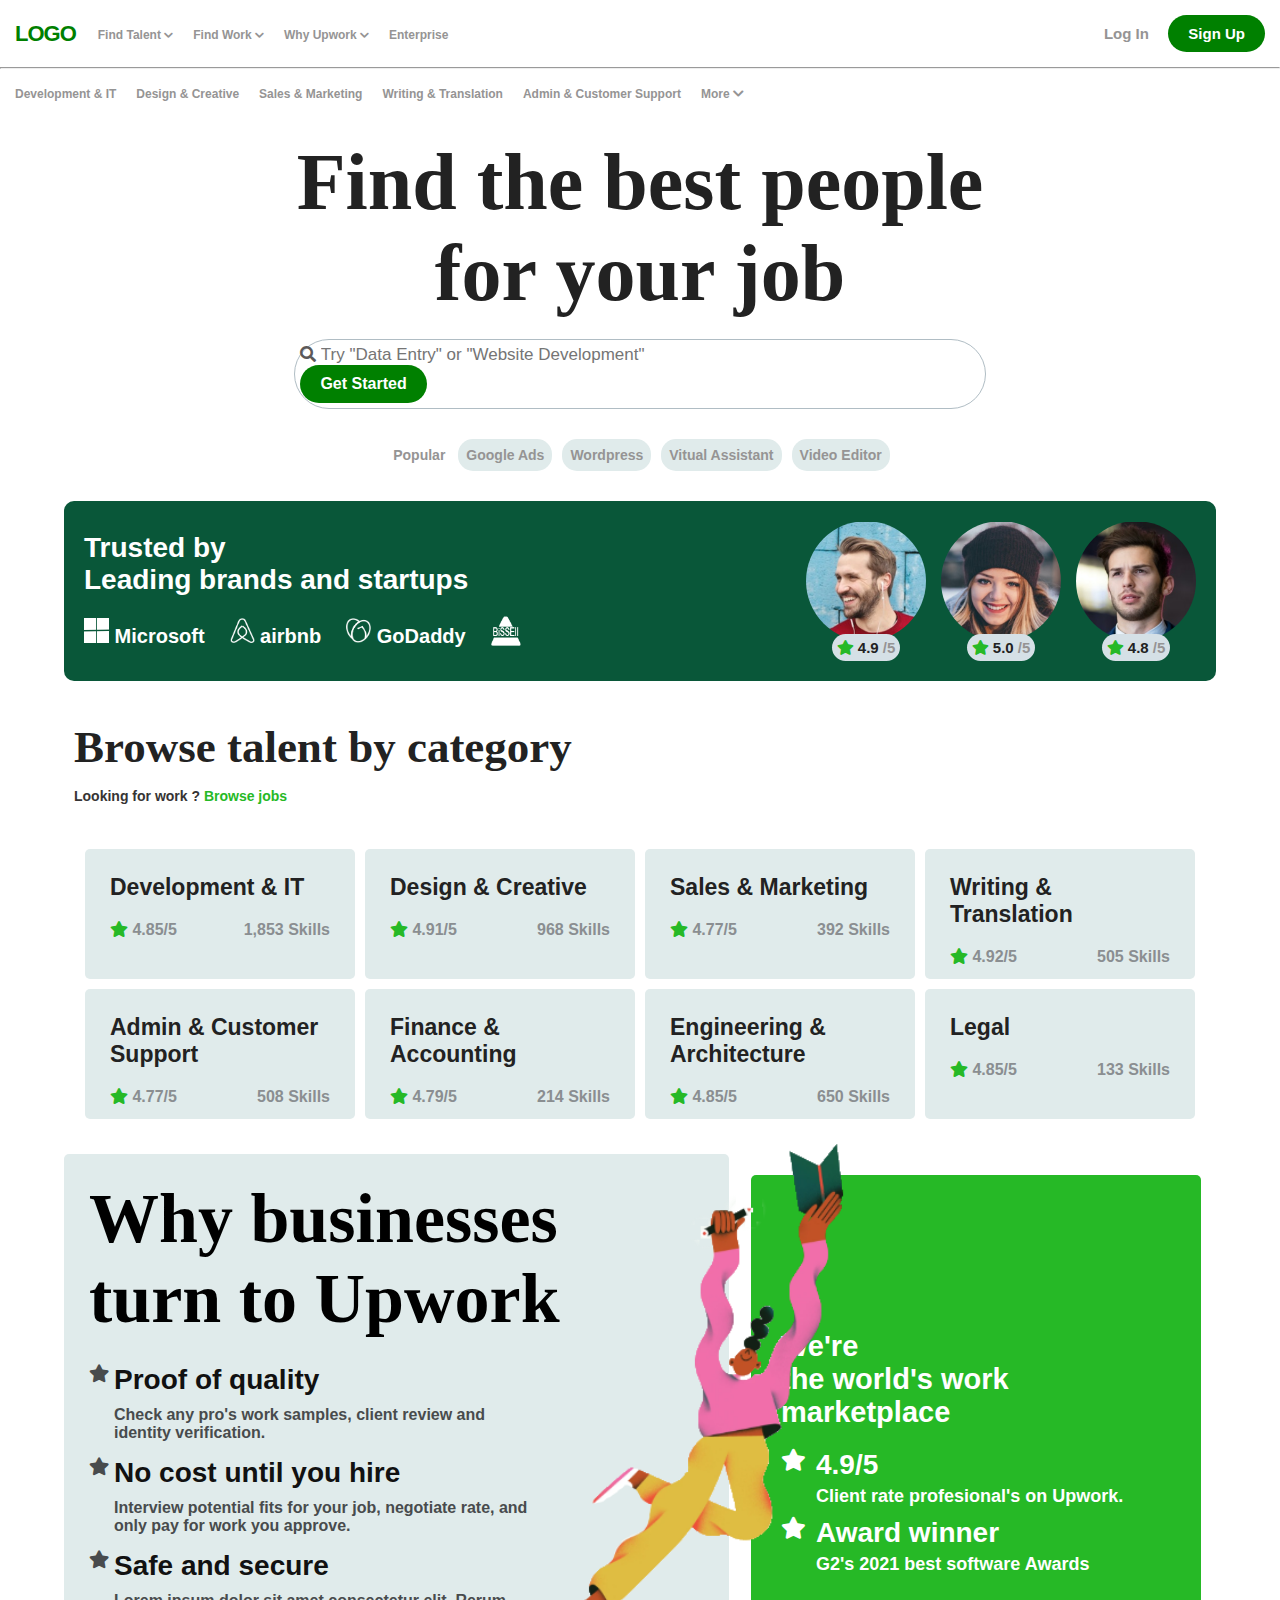
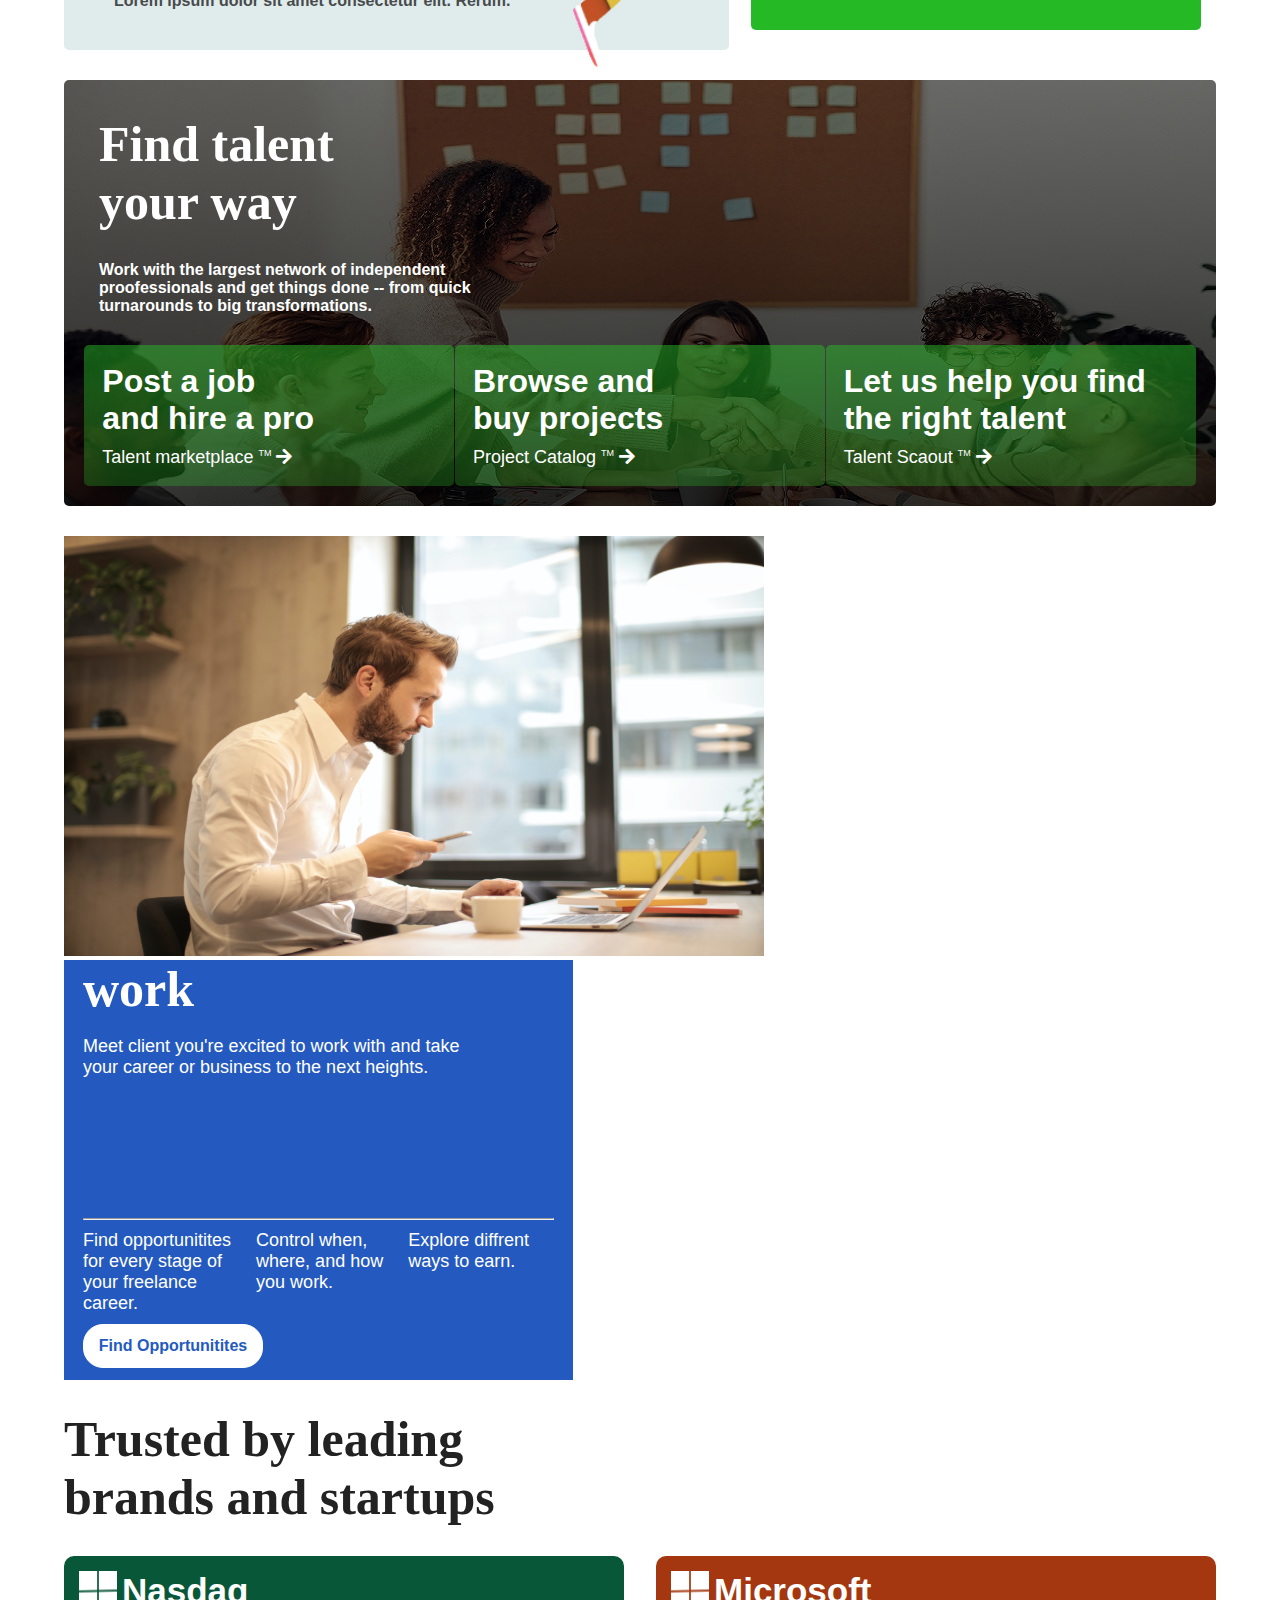
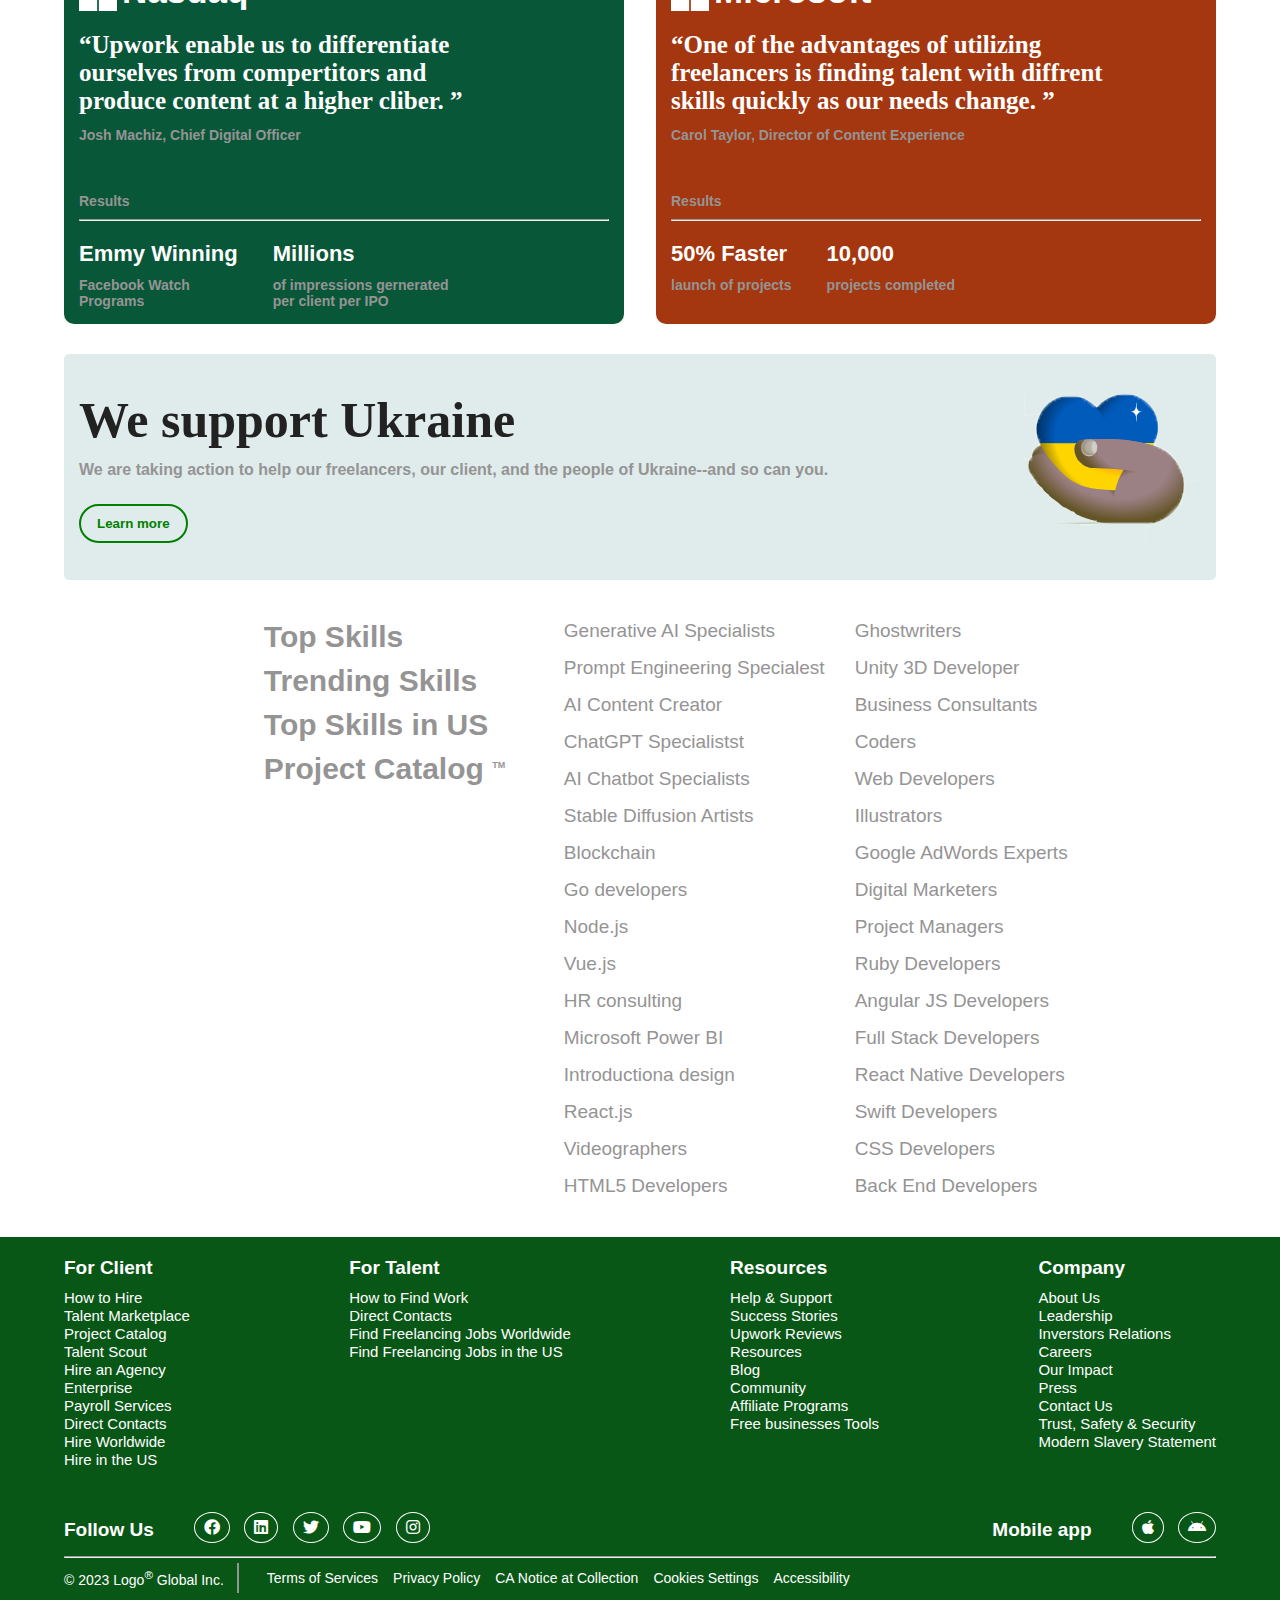
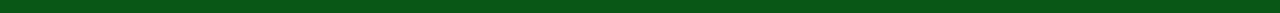
==== commit 2b34e9b7: "back to top added to upwork clone project" ====
--- a/index.html
+++ b/index.html
@@ -7,7 +7,7 @@
     <link rel="stylesheet" href="css/all.min.css">
     <link rel="stylesheet" href="css/fontawesome.min.css">
     <link rel="stylesheet" href="style.css">
-    <script src="maim.js" defer></script>
+    <script src="main.js" defer></script>
     <title>upwork clone</title>
 </head>
 <body>
@@ -911,6 +911,10 @@
         </div>
     </div>
 
+        <!-- BACK TO TOP -->
+    <a href="index.html" class="TotopContainer">
+        <i class="fas fa-arrow-up"></i>
+    </a>
 
         <!-- FOOTER -->
     <footer>
@@ -990,7 +994,7 @@
 
                 <div class="footerBottomDown">
                     <div class="footerBottomDownContent">
-                        &COPY; 2015 - 2023 Logo<sup>&REG;</sup> Global Inc.
+                        &COPY; 2023 Logo<sup>&REG;</sup> Global Inc.
                     </div>
 
                     <div class="footerVr"></div>
--- a/style.css
+++ b/style.css
@@ -1270,6 +1270,33 @@
     visibility: visible;
 }
 
+/*
+=============== 
+TOTOP SECTION
+===============
+*/
+.TotopContainer{
+    position: fixed;
+    left: 1265px;
+    bottom: 20px;
+    width: 50px;
+    text-align: center;
+    padding: 10px;
+    border-radius: 4px;
+    background: var(--liteGreen);
+    border: 2px solid #fff;
+    display: none;
+}
+.showtoTop{
+    transition: all 0.6s ease-in-out;
+    display: block;
+}
+.TotopContainer .fa-arrow-up{
+    color: #fff;
+    font-size: 22px;
+}
+
+
 
 /*
 =============== 
@@ -2253,8 +2280,25 @@
         font-size: 12px;
     }
 
-
-        /*
+    /*
+    =============== 
+    TOTOP SECTION
+    ===============
+    */
+    .TotopContainer{
+        position: fixed;
+        left: 420px;
+        bottom: 20px;
+        width: 50px;
+        padding: 5px;
+    }
+    .TotopContainer .fa-arrow-up{
+        color: #fff;
+        font-size: 19px;
+    }
+
+
+    /*
     =============== 
     FOOTER SECTION
     ===============
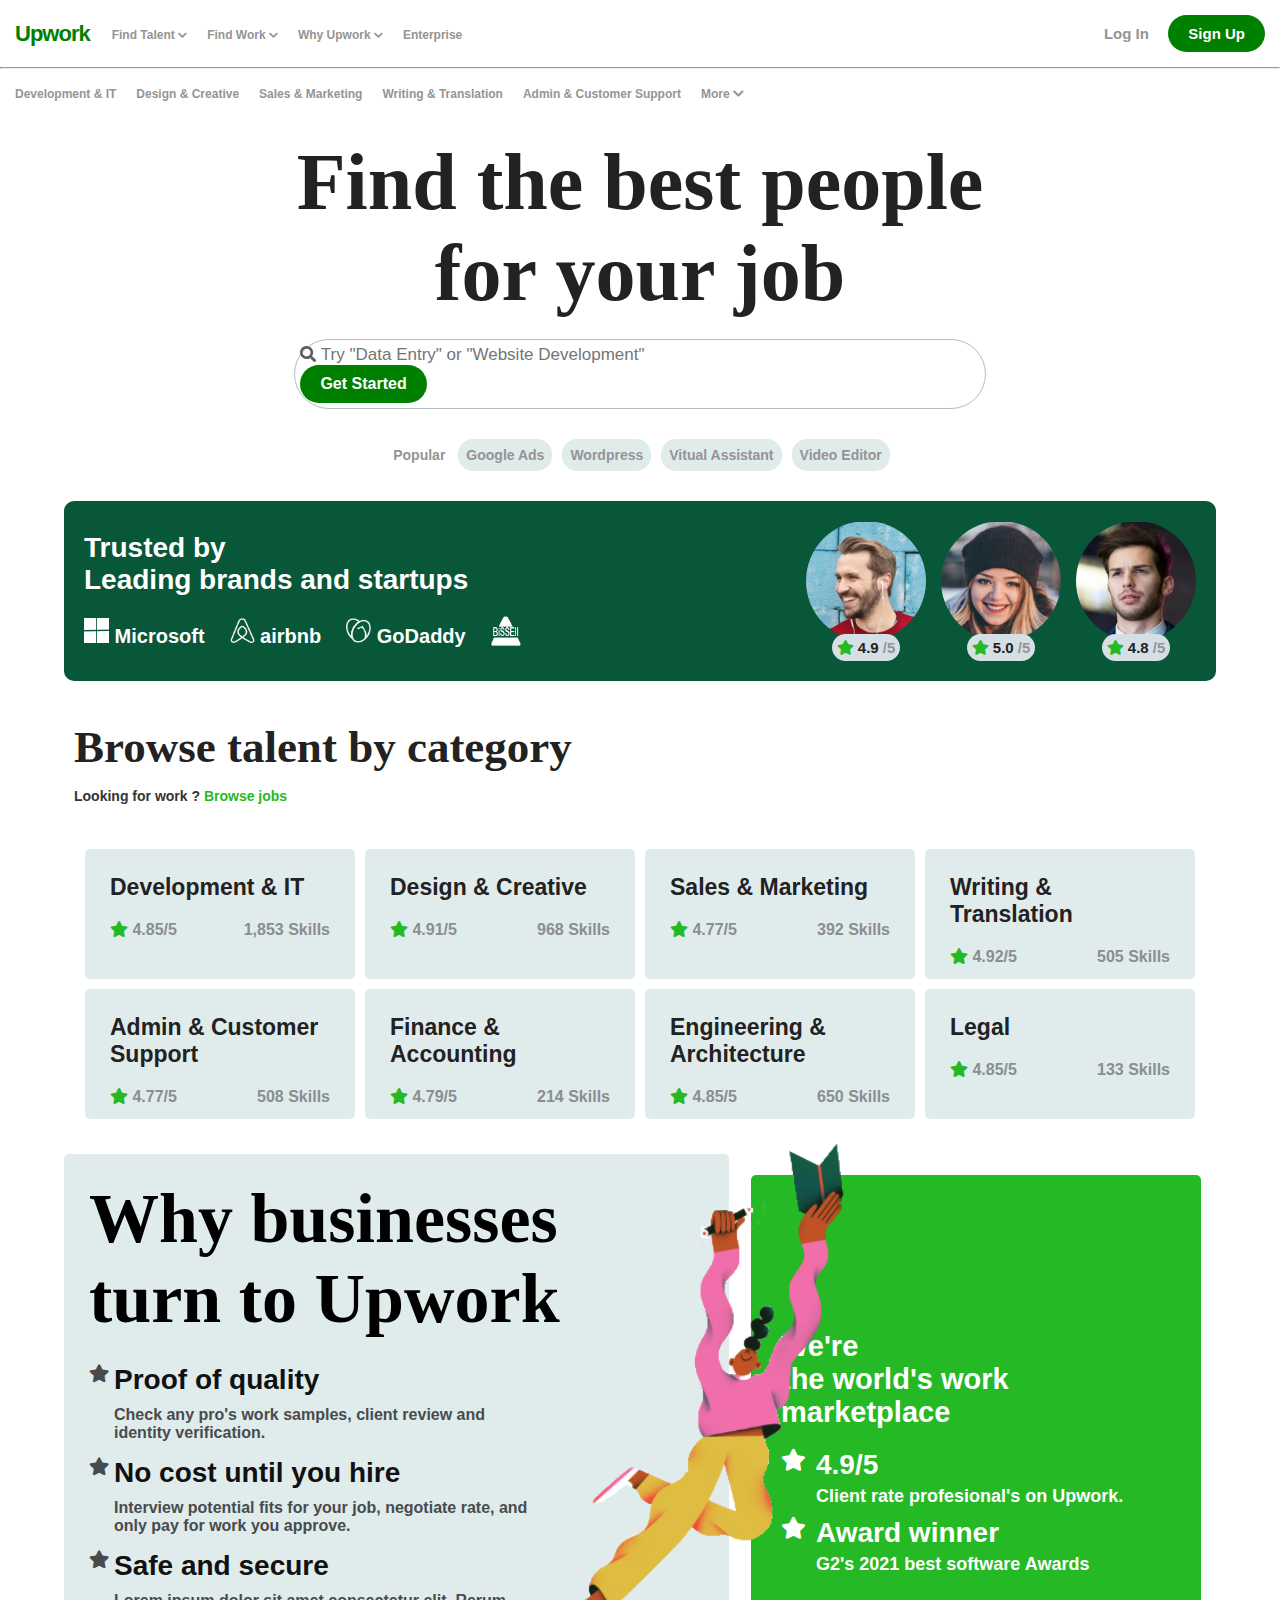
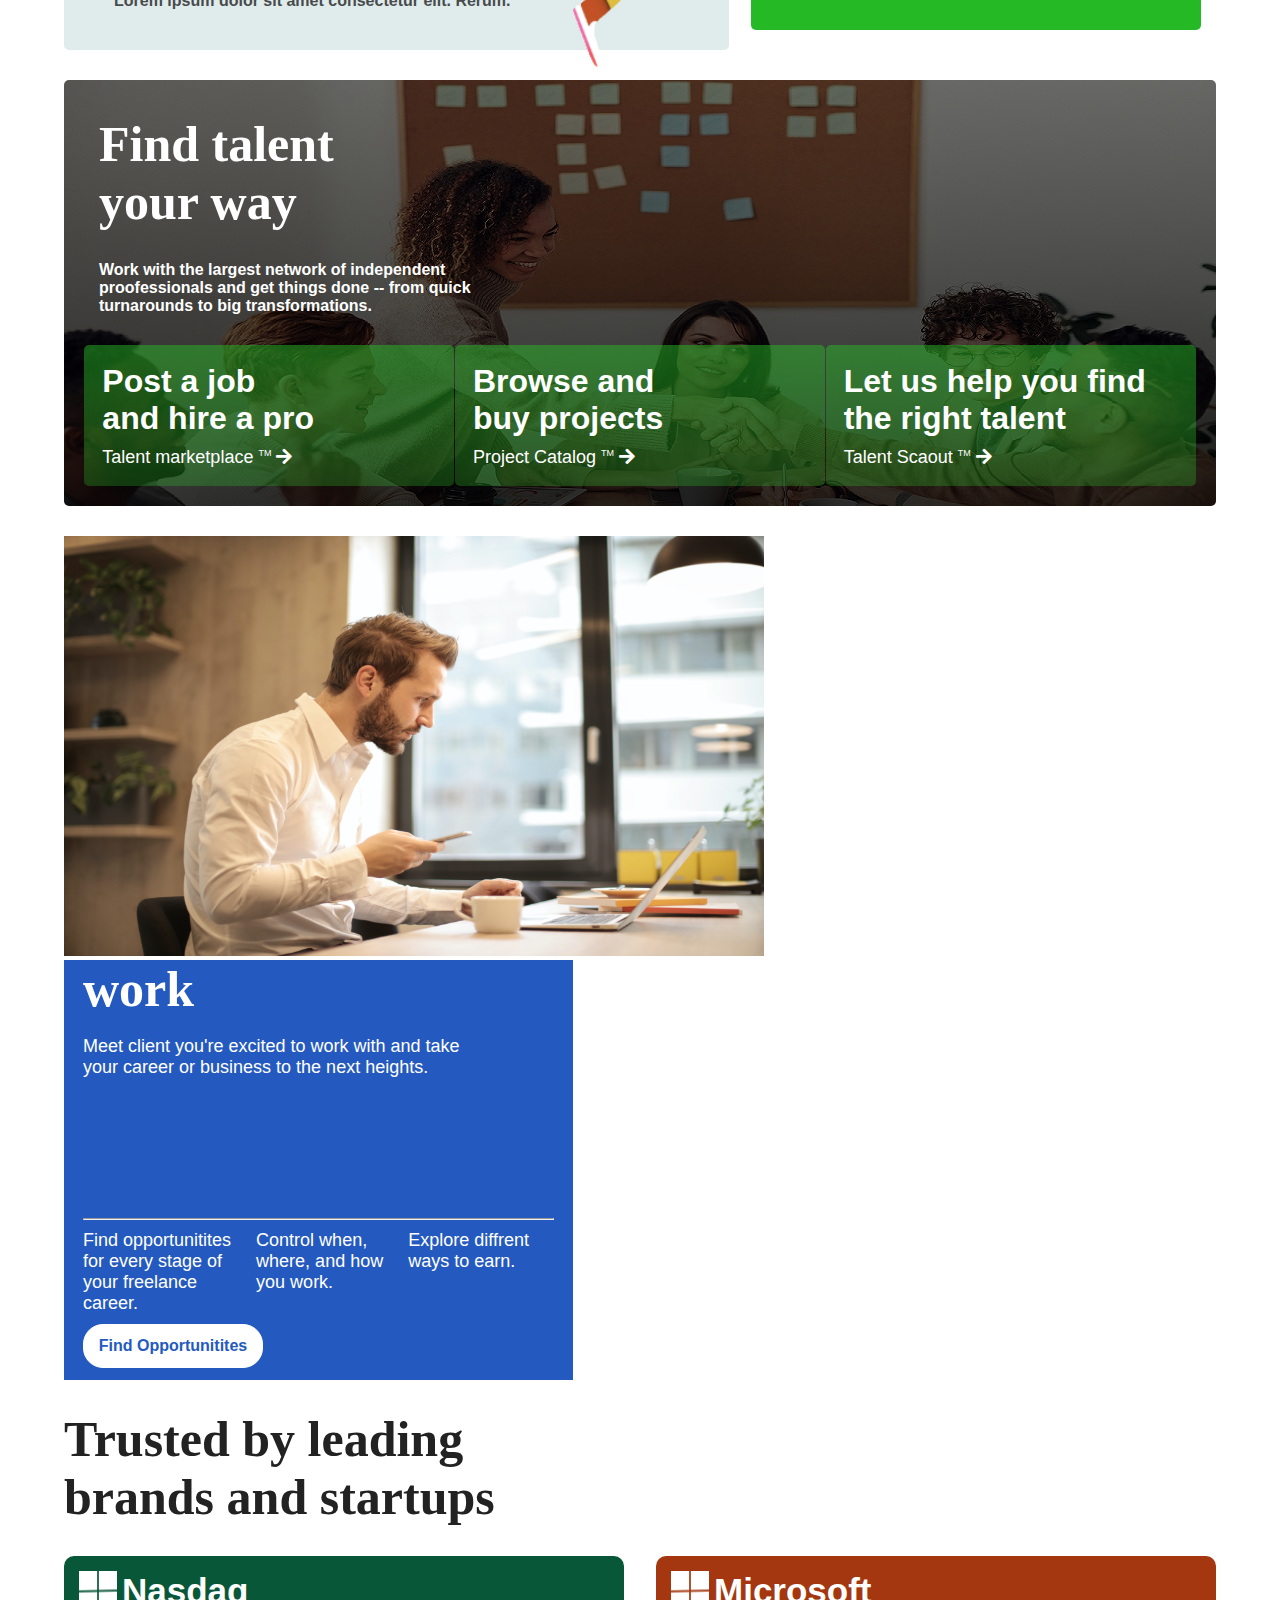
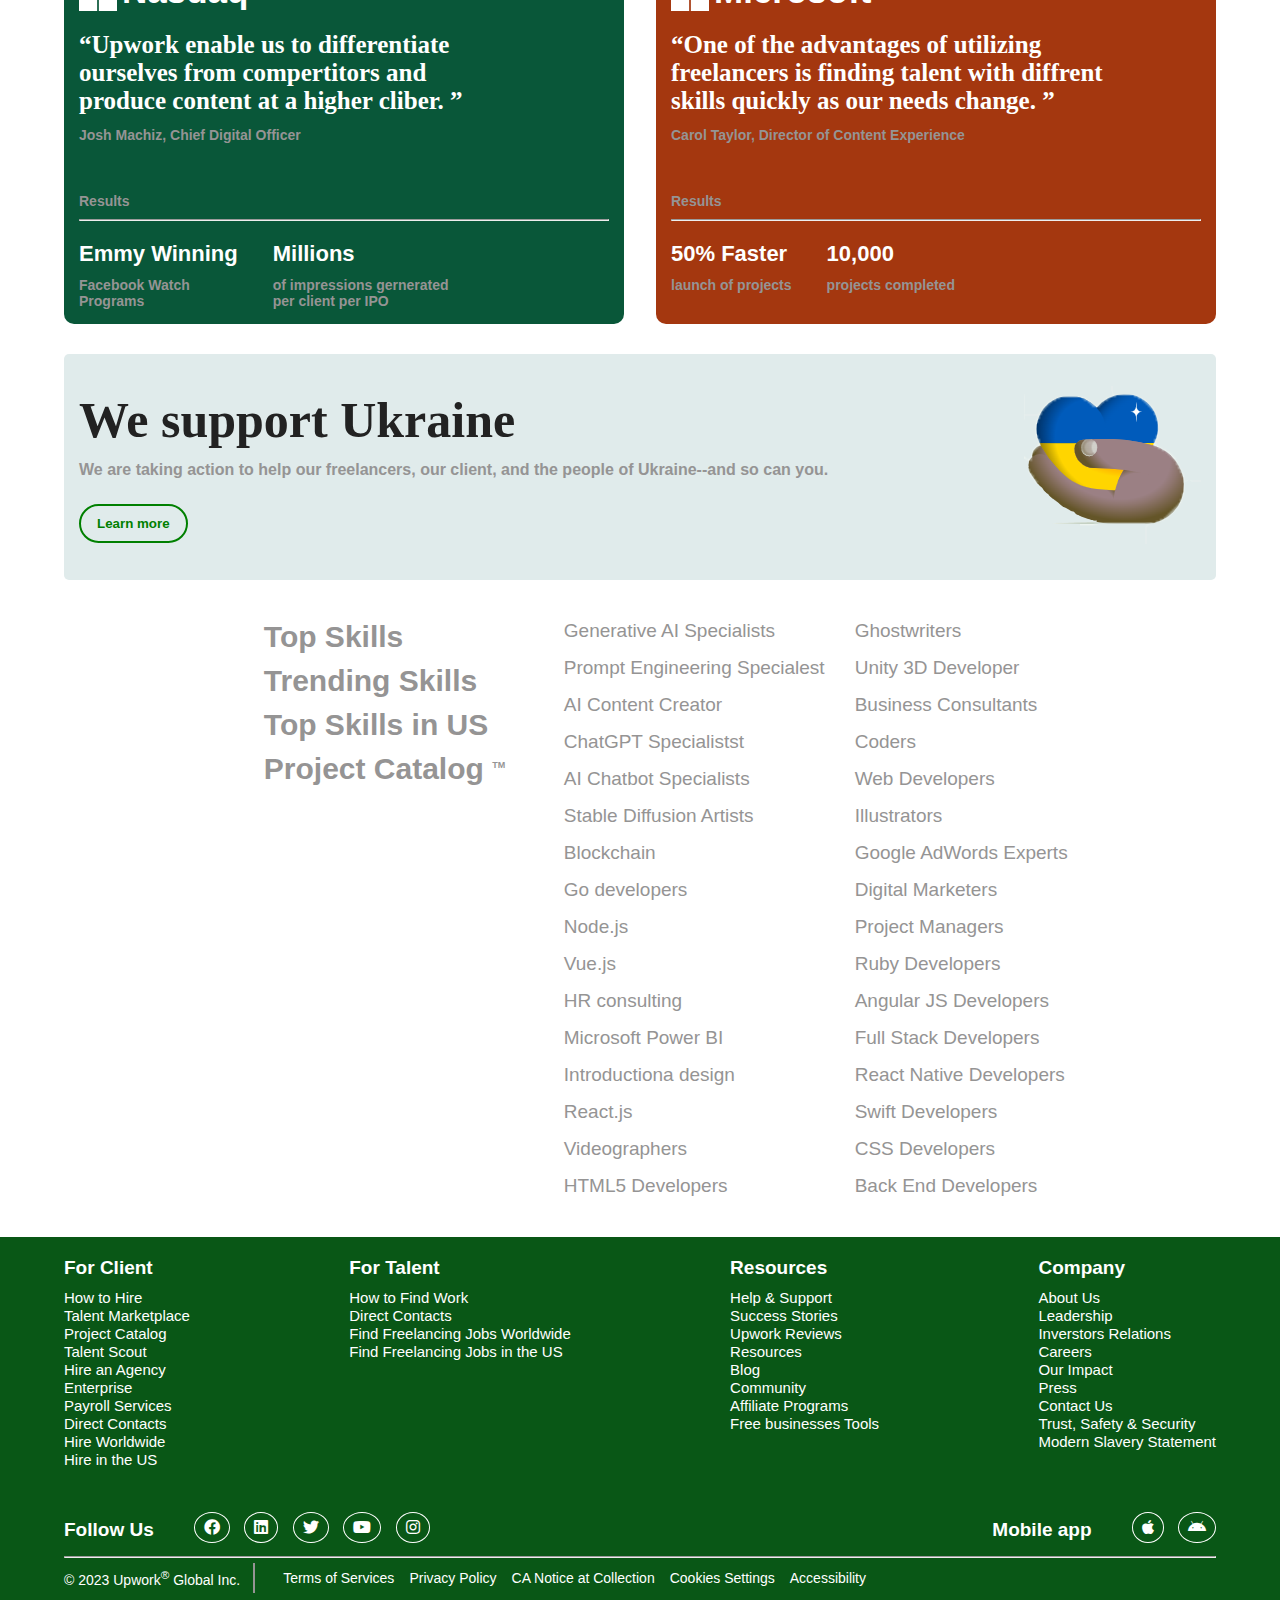
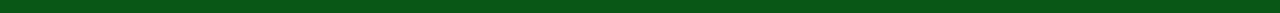
==== commit 4a7a83d7: "index.html and login.html modified" ====
--- a/index.html
+++ b/index.html
@@ -21,7 +21,7 @@
                         <i class="fas fa-bars" id="navBar"></i>
                         <i class="fas fa-times" id="navTimes"></i>
 
-                        <div class="navLogo"><a href="index.html">LOGO </a> </div>
+                        <div class="navLogo"><a href="index.html">Upwork</a> </div>
                         
                         <div class="NAV_CONTAINER">
                             <li class="navList" id="findTalent"><a href="#">Find Talent <i class="fas fa-chevron-down findTalent" id="navicon"></i></a>
@@ -994,7 +994,7 @@
 
                 <div class="footerBottomDown">
                     <div class="footerBottomDownContent">
-                        &COPY; 2023 Logo<sup>&REG;</sup> Global Inc.
+                        &COPY; 2023 Upwork<sup>&REG;</sup> Global Inc.
                     </div>
 
                     <div class="footerVr"></div>
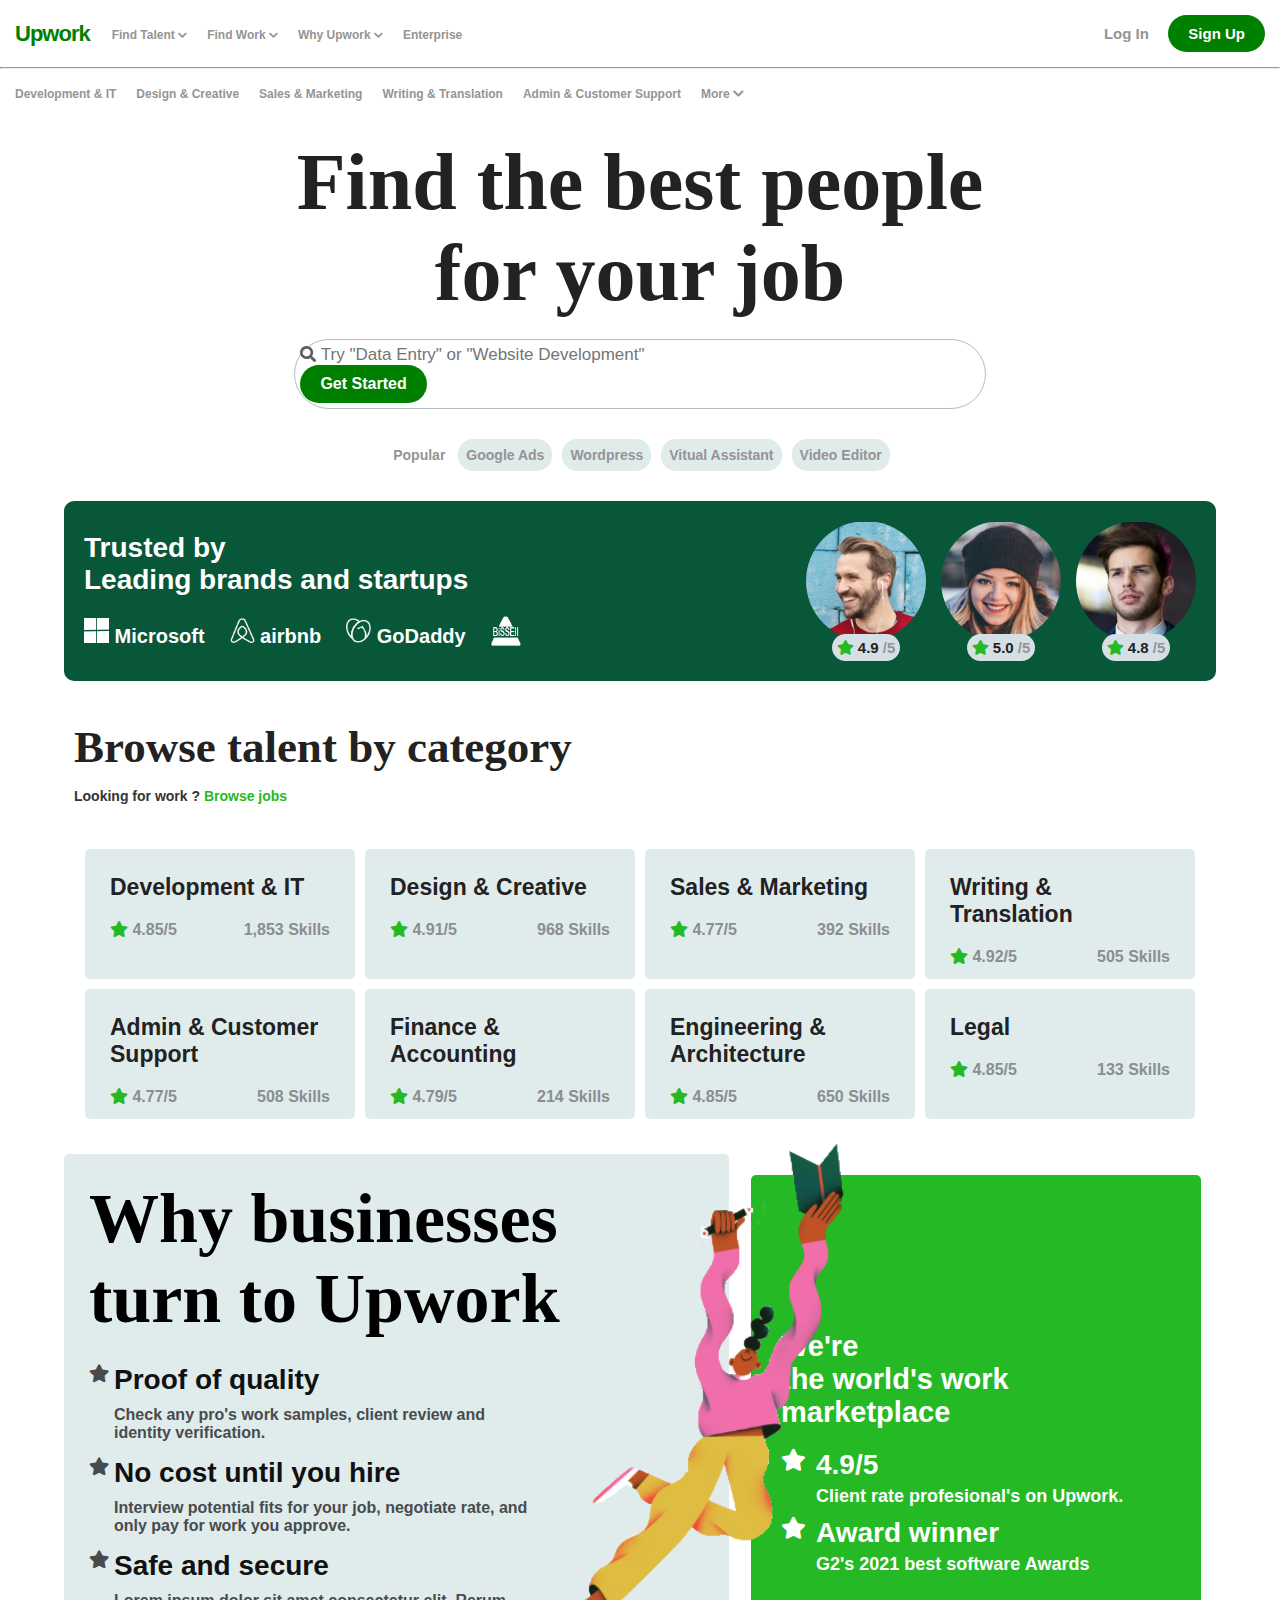
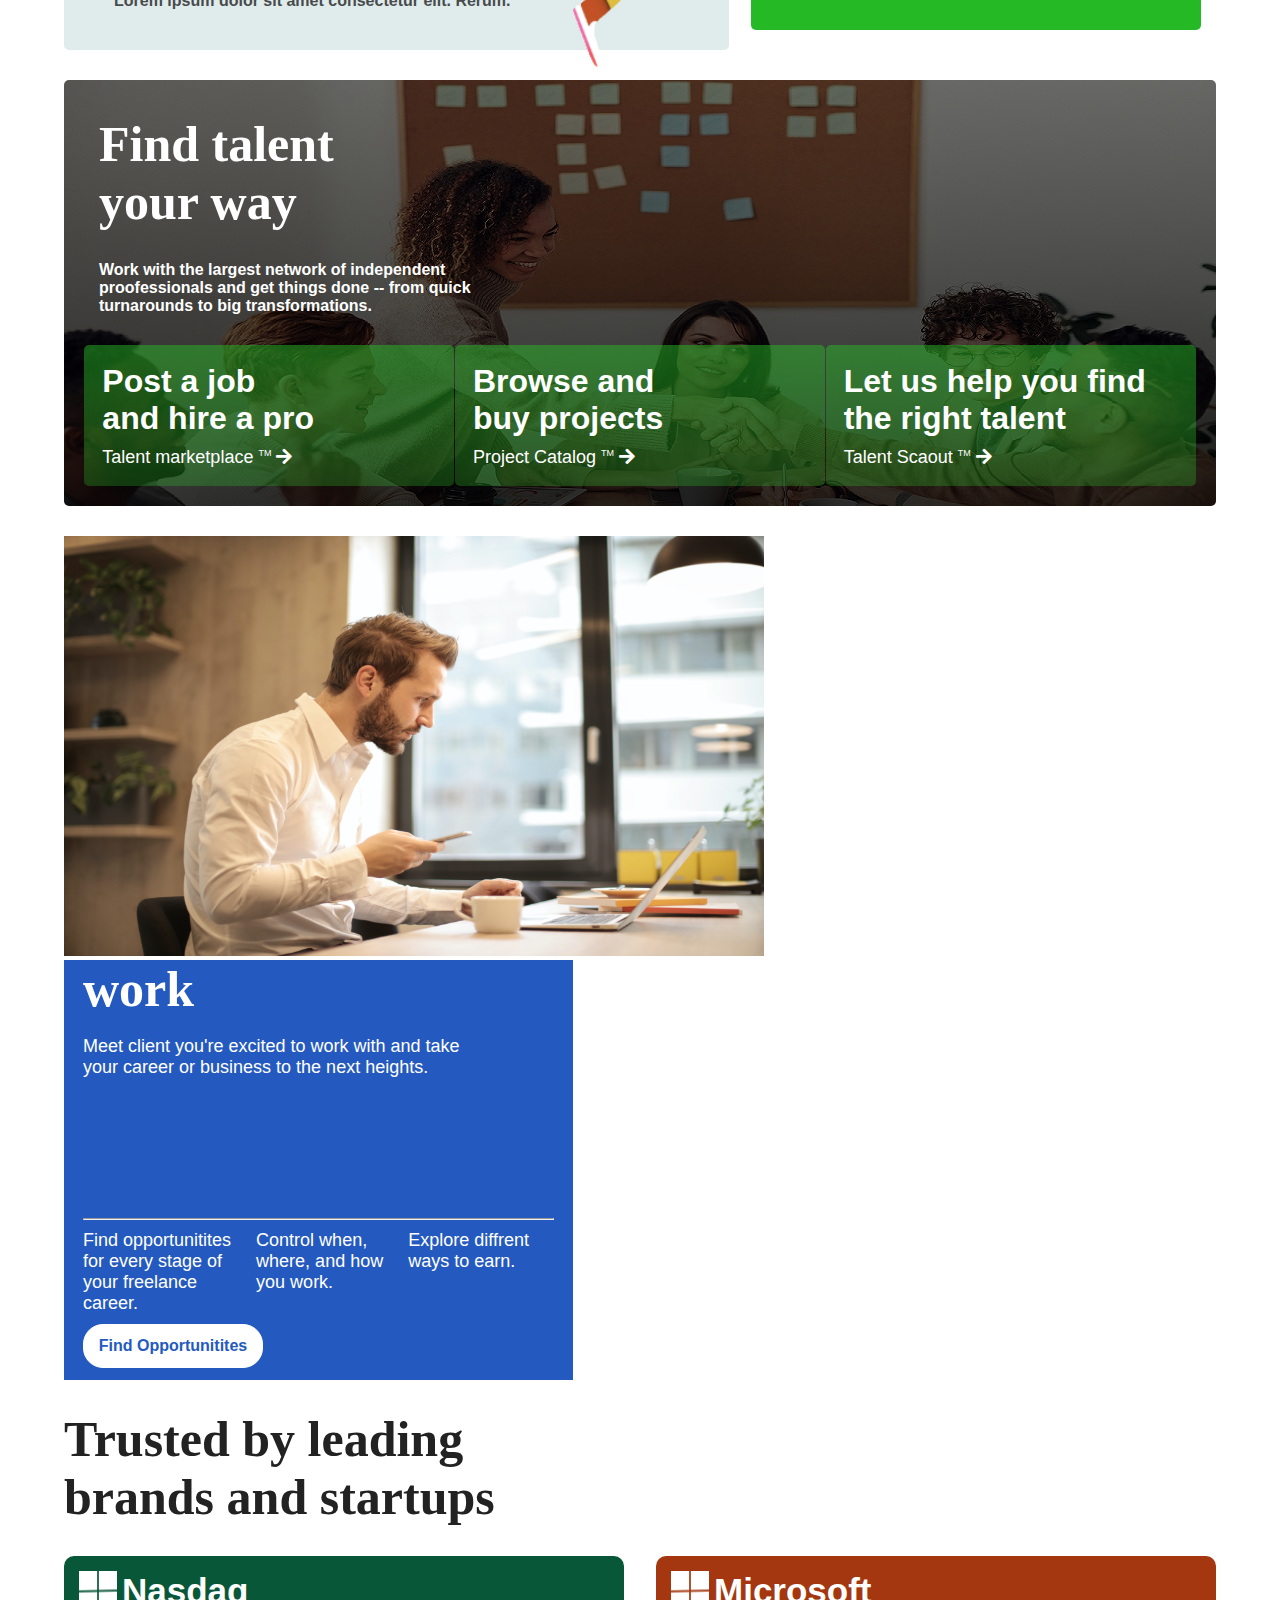
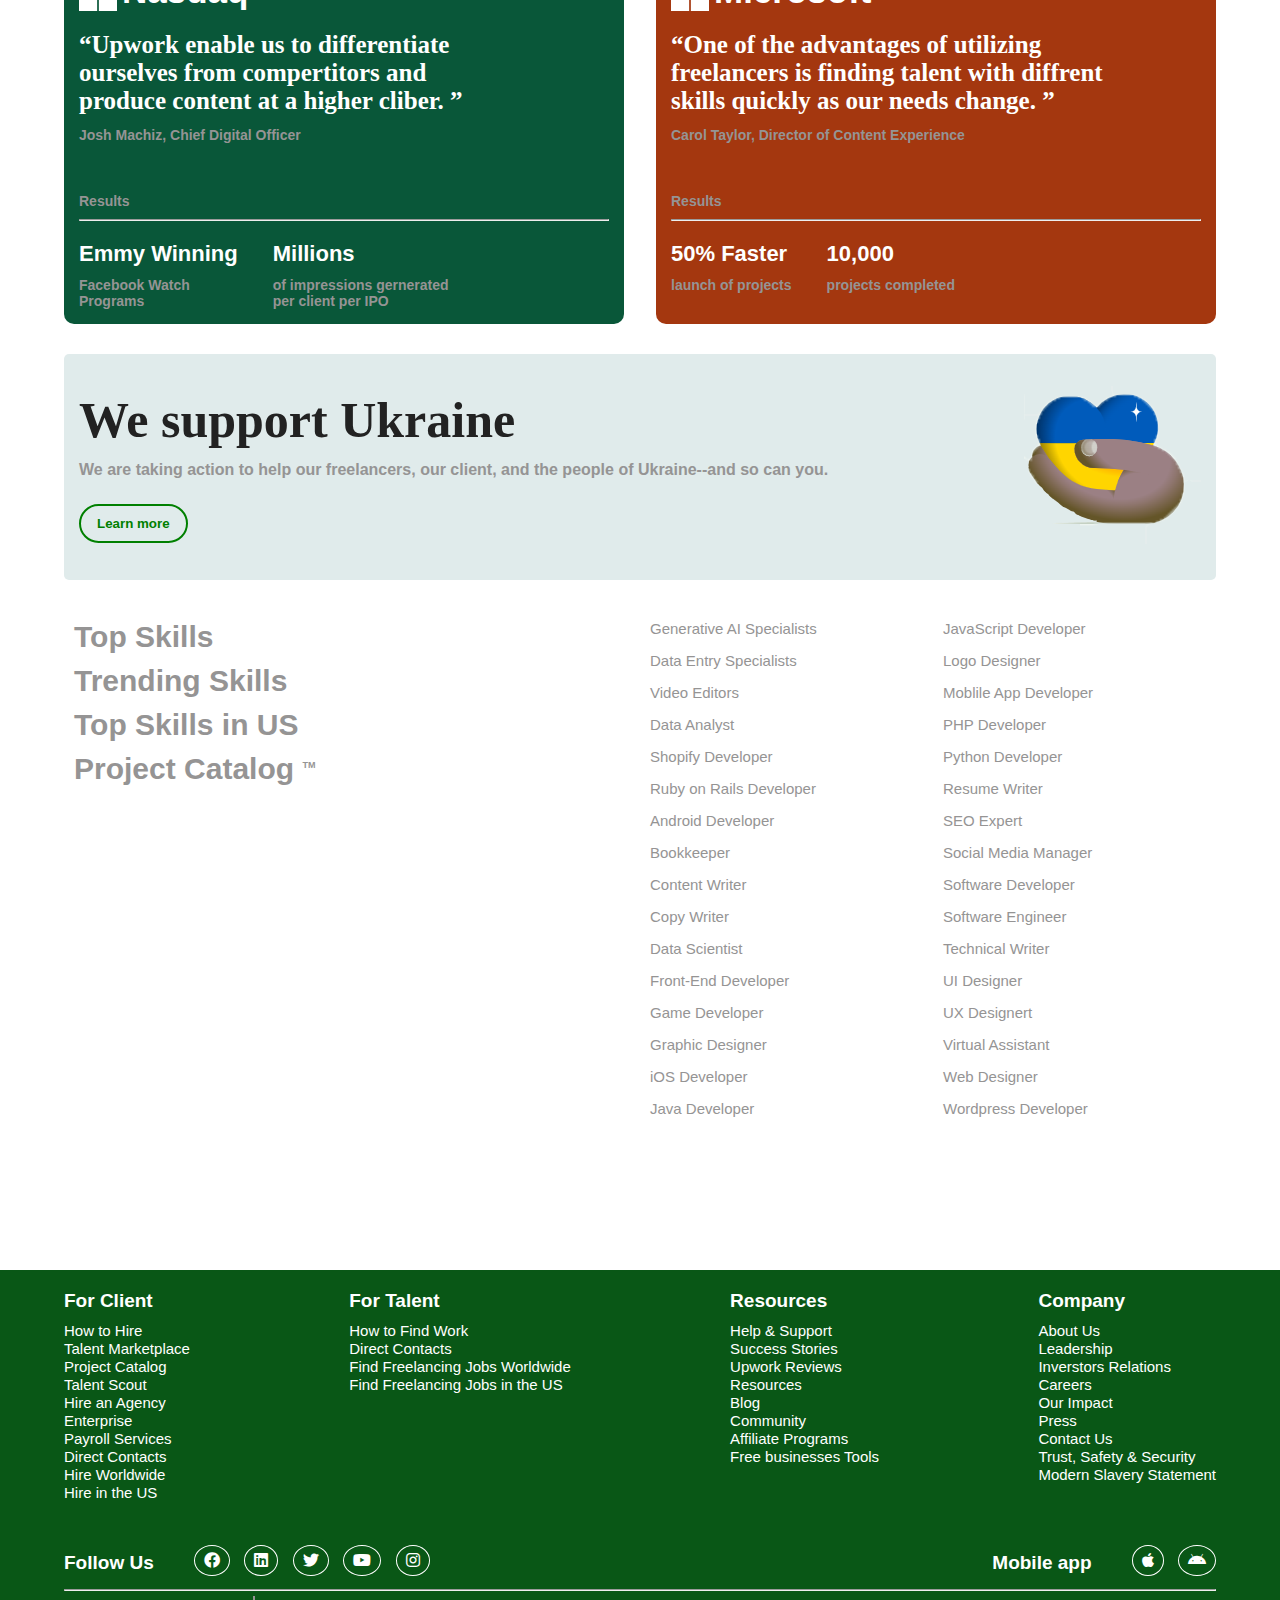
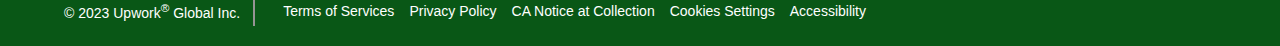
==== commit a3412a37: "skill section still under construction" ====
--- a/index.html
+++ b/index.html
@@ -657,6 +657,8 @@
             </div>
         </section>
 
+        
+            <!-- SLIDER SECTION -->
         <div class="sliderSection contained TopSpace">
             <h1  class="sliderSectionHeadr">Trusted by leading <br> brands and startups</h1>
             <div class="sectionFiveContentContainer">
@@ -754,13 +756,13 @@
         <!-- SKILL SECTION -->
         <div class="skillsSection contained TopSpace">
             <div class="skill_left">
-                <h1 class="skillHead" id="skillHeadOne">Top Skills</h1>
-                <h1 class="skillHead" id="skillHeadTwo">Trending Skills</h1>
-                <h1 class="skillHead" id="skillHeadThree">Top Skills in US</h1>
-                <h1 class="skillHead" id="skillHeadFour">Project Catalog <sup id="skilltm">TM</sup></h1>
+                <h1 class="skillHead skillHeadOne" id="">Top Skills</h1>
+                <h1 class="skillHead skillHeadTwo" id="">Trending Skills</h1>
+                <h1 class="skillHead skillHeadThree" id="">Top Skills in US</h1>
+                <h1 class="skillHead skillHeadFour" id="">Project Catalog <sup id="skilltm">TM</sup></h1>
             </div>
             <div class="skill_right">
-                <div class="skillContainer" id="skillOneContainer">
+                <div class="skillContainer skillOneContainer skillShow" id="">
                     <a href="" class="skillLink">Generative AI Specialists</a>
                     <a href="" class="skillLink">JavaScript Developer</a>
                     <a href="" class="skillLink">Data Entry Specialists</a>
@@ -795,7 +797,7 @@
                     <a href="" class="skillLink">Wordpress Developer</a>
                 </div>
 
-                <div class="skillContainer" id="skillTwoContainer">
+                <div class="skillContainer skillTwoContainer " id="">
                     <a href="" class="skillLink">Generative AI Specialists</a>
                     <a href="" class="skillLink">Ghostwriters</a>
                     <a href="" class="skillLink">Prompt Engineering Specialest</a>
@@ -830,7 +832,7 @@
                     <a href="" class="skillLink">Back End Developers</a>
                 </div>
 
-                <div class="skillContainer" id="skillThreeContainer">
+                <div class="skillContainer skillThreeContainer " id="">
                     <a href="" class="skillLink">Accountants in US</a>
                     <a href="" class="skillLink">Accountants Near North Carolina</a>
                     <a href="" class="skillLink">CAD Desingners in US</a>
@@ -873,7 +875,7 @@
                     <a href="" class="skillLink">Web Designers Near San Francisco..</a>
                 </div>
 
-                <div class="skillContainer" id="skillFourContainer">
+                <div class="skillContainer skillFourContainer " id="">
                     <a href="" class="skillLink">Generative AI Services</a>
                     <a href="" class="skillLink">Content Marketing Services</a>
                     <a href="" class="skillLink">Resume Writing Services</a>
@@ -907,7 +909,7 @@
                     <a href="" class="skillLink">Lead Generation Services</a>
                     <a href="" class="skillLink">Podcast Marketing Services</a>
                 </div>
-
+            </div>
         </div>
     </div>
 
--- a/style.css
+++ b/style.css
@@ -1201,13 +1201,17 @@
 ===============
 */
 .skillsSection{
-    display: flex;
-    justify-content: center;
+    display: grid;
+    grid-template-columns: repeat(2, 1fr);
+    place-content: center;
+    /* justify-content: center; */
 }
 .skill_left{
     width: 300px;
     padding: 10px;
     position: relative;
+    /* border: 2px solid red; */
+
 }
 .skillHead{
     font-size: 30px;
@@ -1227,6 +1231,7 @@
 .skill_right{
     display: flex;
     flex-direction: column;
+    height: 630px;
 }
 .skillContainer{
     display: grid;
@@ -1234,11 +1239,9 @@
     row-gap: 15px;
     column-gap: 30px;
     padding: 10px;
-    /* margin-left: 20px; */
 }
 .skillLink{
-    /* margin-left: 20pxpx; */
-    font-size: 19px;
+    font-size: 15px;
     font-weight: 500;
     color: var(--lightFont);
     transition: all 0.6s ease-in-out;
@@ -1247,27 +1250,29 @@
     color: var(--liteGreen);
     text-decoration: underline;
 }
-
-#skillOneContainer{
-    /* display: block; */
+.skillOneContainer{
+    /* display: none; */
     visibility: hidden;
 }
-#skillTwoContainer{
+.skillTwoContainer{
     /* display: none; */
-    visibility: visible;
+    visibility: hidden;
     position: absolute;
 }
-#skillThreeContainer{
+.skillThreeContainer{
+    /* display: grid; */
+    /* grid-template-columns: repeat(3, 2fr); */
+    position: absolute;
+    visibility: hidden;
+}
+.skillFourContainer{
     /* display: none; */
     position: absolute;
     visibility: hidden;
 }
-#skillFourContainer{
-    position: absolute;
-    visibility: hidden;
-}
 .skillShow{
     visibility: visible;
+    /* display: grid; */
 }
 
 /*
@@ -2268,11 +2273,20 @@
     #skilltm{
         font-size: 5px;
     }
+    .skill_left{
+        width: 170px;
+    }
+    .skill_right{
+        width: 300px;
+        height: 430px;
+    }
     .skillContainer{
         display: grid;
         grid-template-columns: repeat(2, 1fr);
         row-gap: 5px;
-        column-gap: 10px;
+        column-gap: 5px;
+        width: 100%;
+        /* margin-left: -100px; */
         /* padding: 10px; */
         /* margin-left: 20px; */
     }
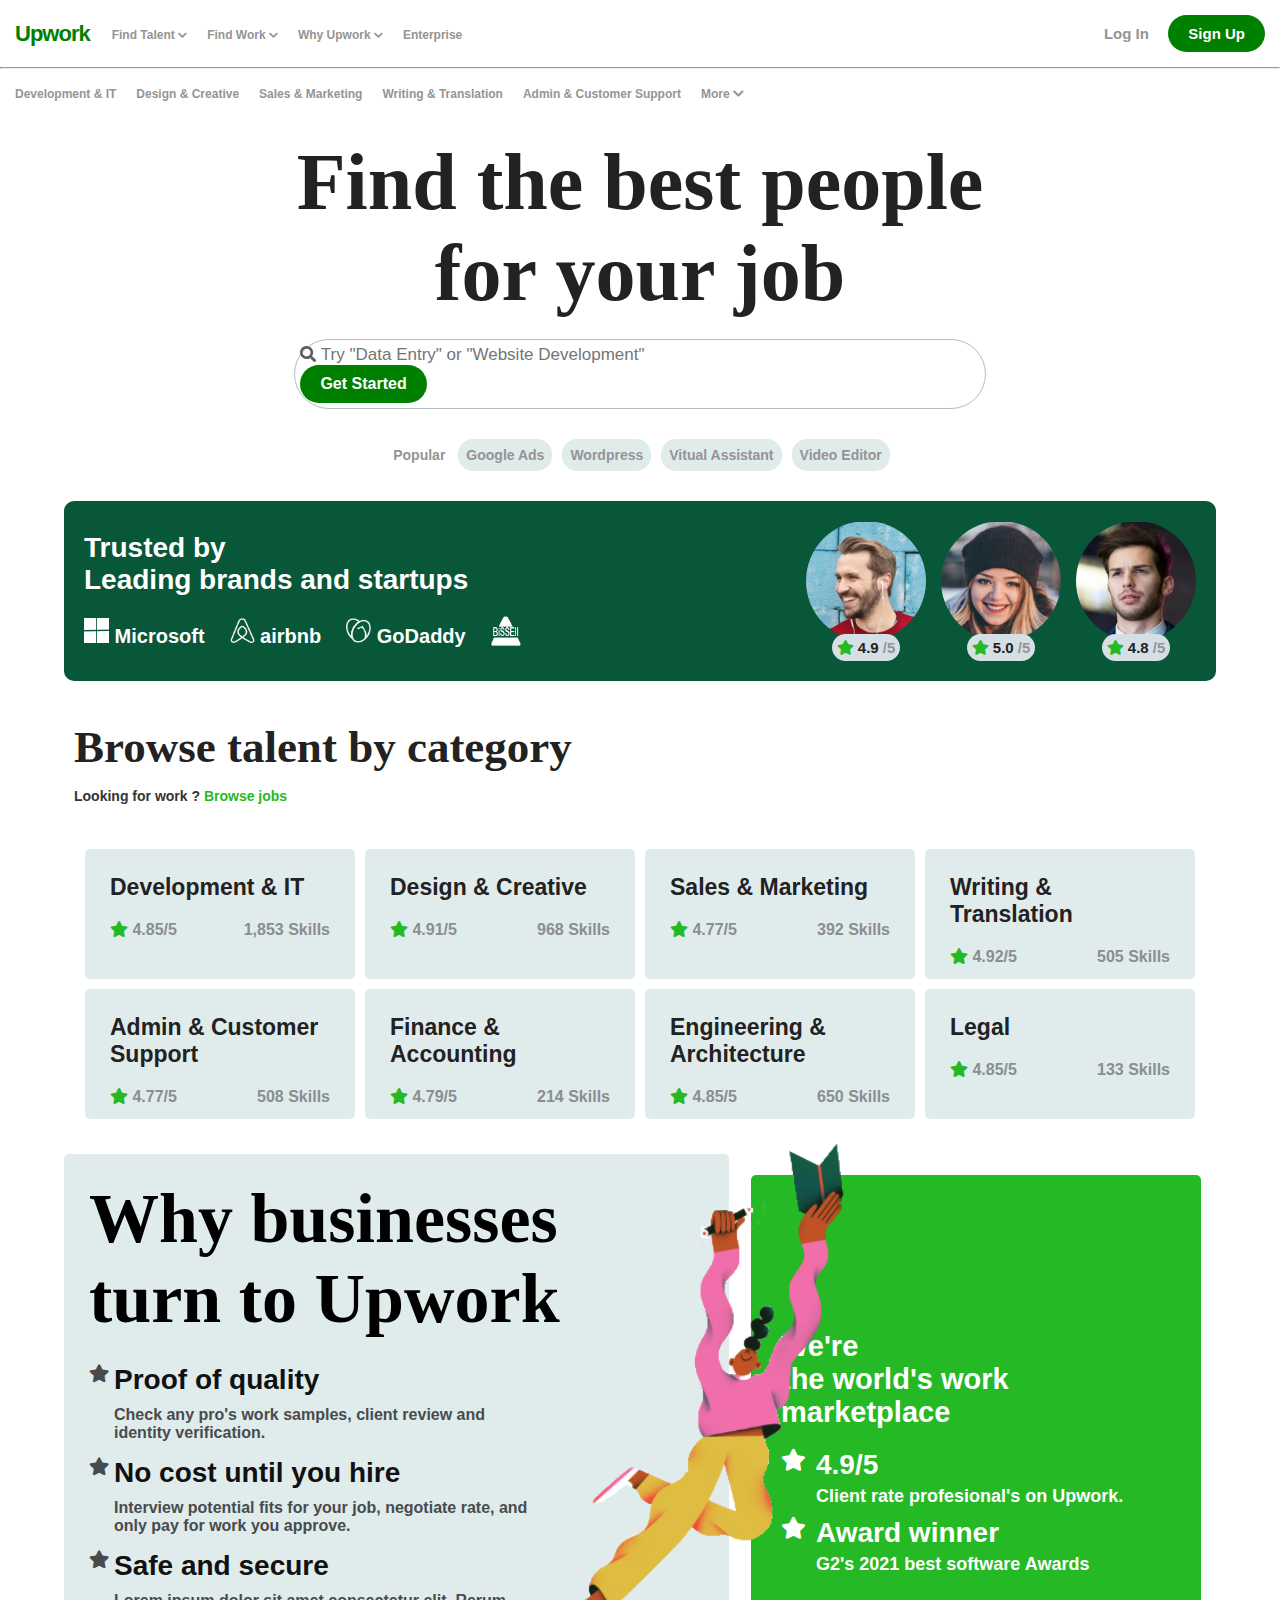
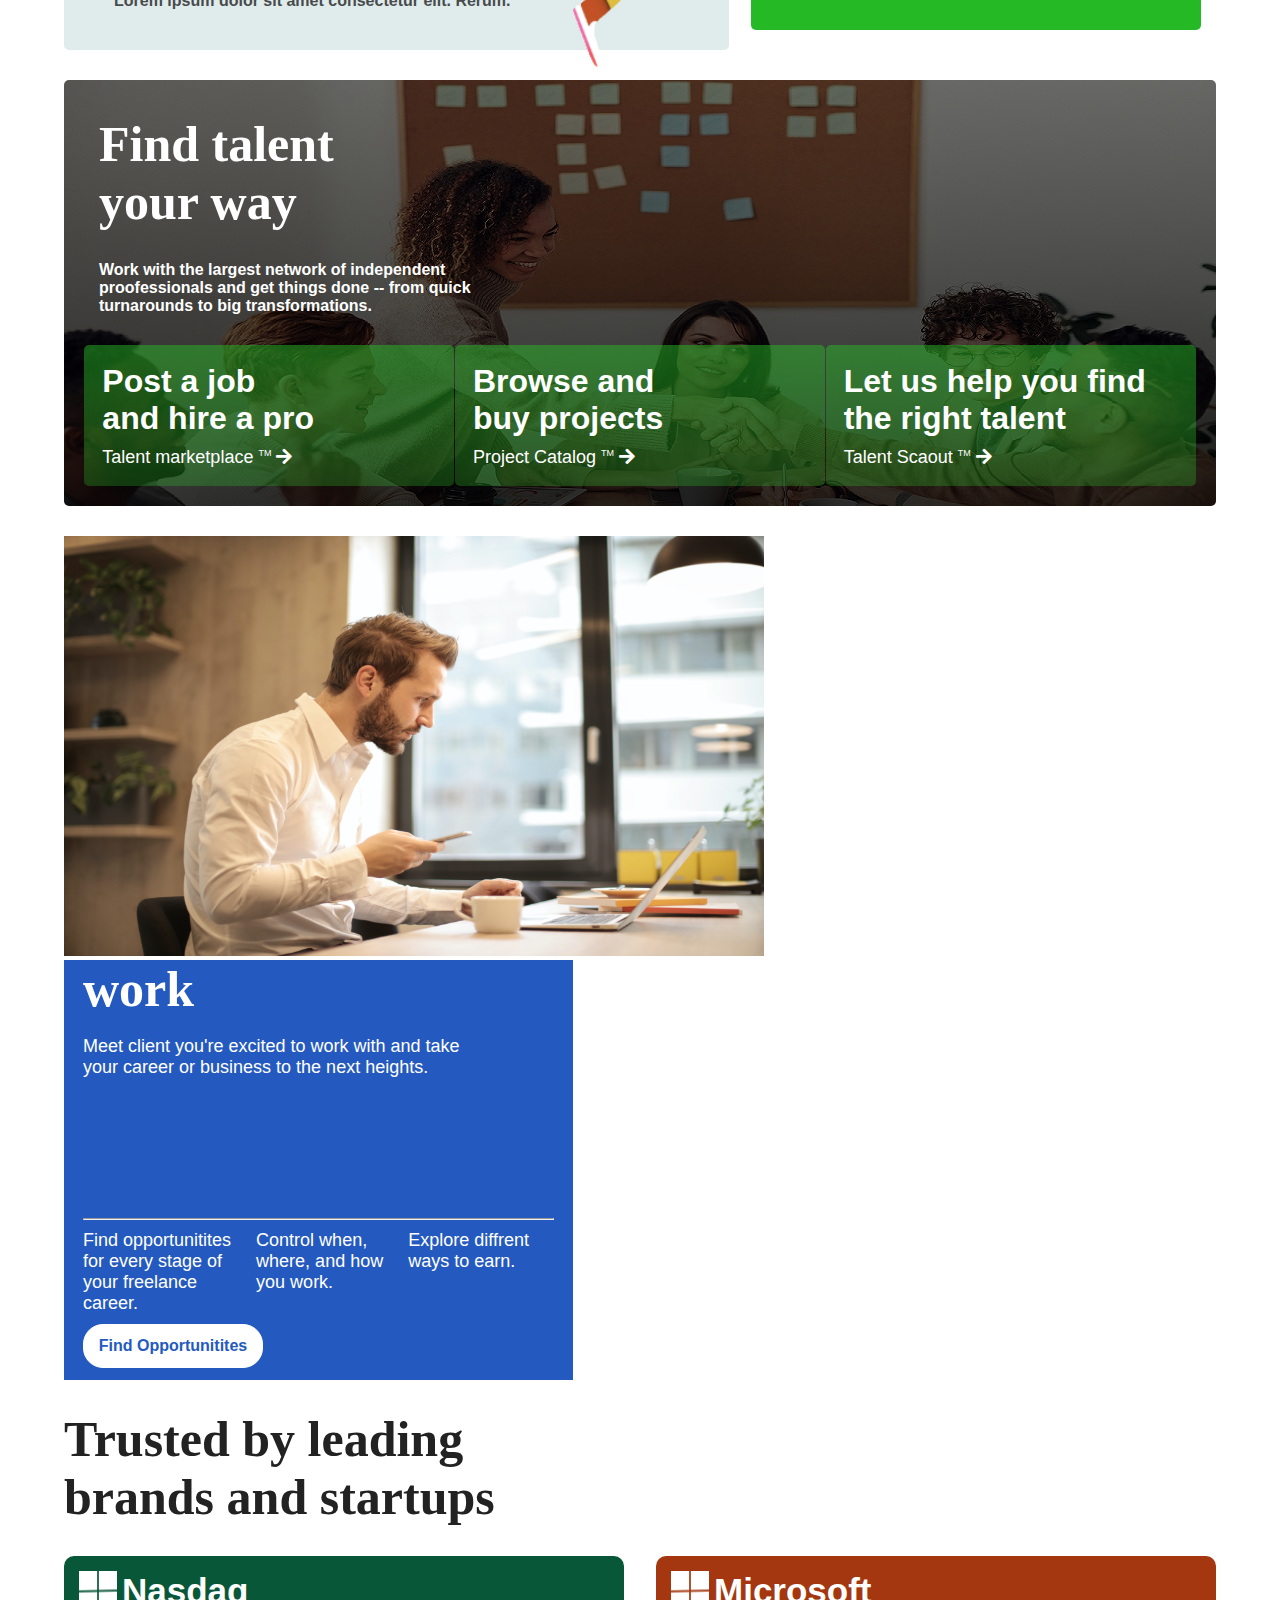
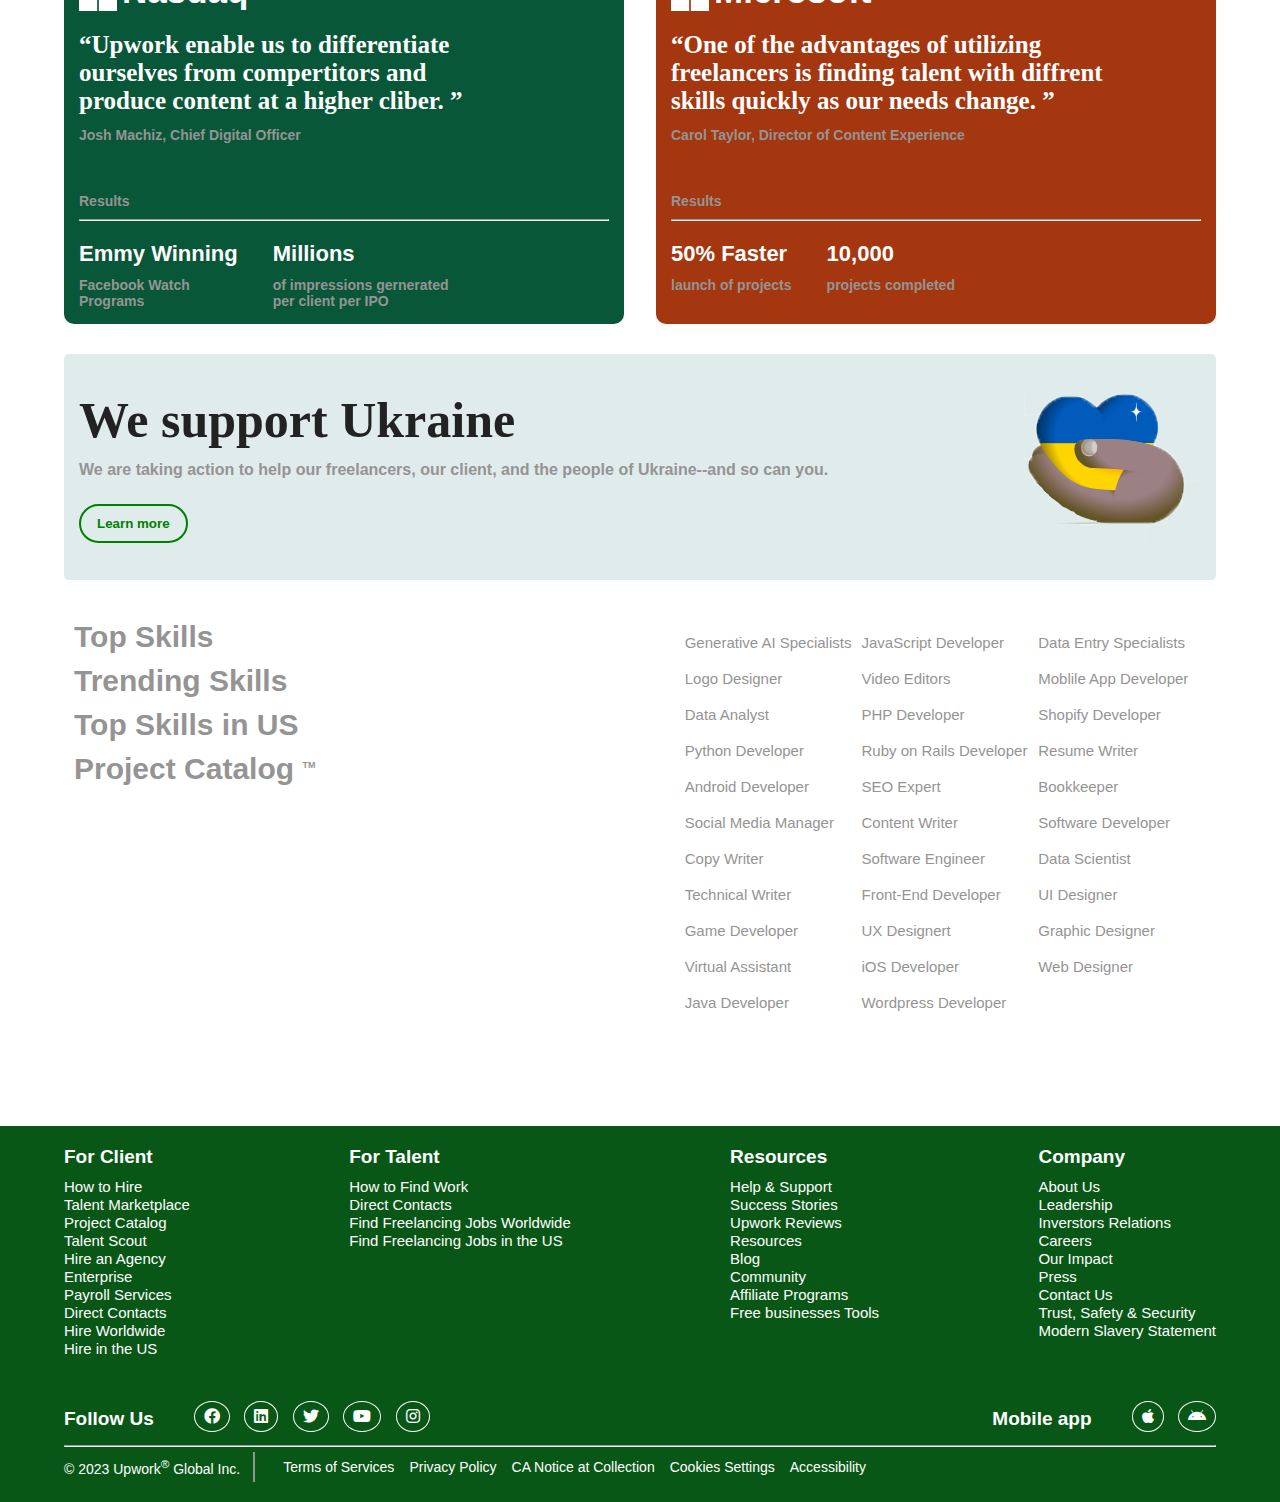
==== commit 0963d8fb: "skill section not yet completed" ====
--- a/index.html
+++ b/index.html
@@ -756,160 +756,166 @@
         <!-- SKILL SECTION -->
         <div class="skillsSection contained TopSpace">
             <div class="skill_left">
-                <h1 class="skillHead skillHeadOne" id="">Top Skills</h1>
-                <h1 class="skillHead skillHeadTwo" id="">Trending Skills</h1>
-                <h1 class="skillHead skillHeadThree" id="">Top Skills in US</h1>
-                <h1 class="skillHead skillHeadFour" id="">Project Catalog <sup id="skilltm">TM</sup></h1>
-            </div>
-            <div class="skill_right">
-                <div class="skillContainer skillOneContainer skillShow" id="">
-                    <a href="" class="skillLink">Generative AI Specialists</a>
-                    <a href="" class="skillLink">JavaScript Developer</a>
-                    <a href="" class="skillLink">Data Entry Specialists</a>
-                    <a href="" class="skillLink">Logo Designer</a>
-                    <a href="" class="skillLink">Video Editors</a>
-                    <a href="" class="skillLink">Moblile App Developer</a>
-                    <a href="" class="skillLink">Data Analyst</a>
-                    <a href="" class="skillLink">PHP Developer</a>
-                    <a href="" class="skillLink">Shopify Developer</a>
-                    <a href="" class="skillLink">Python Developer</a>
-                    <a href="" class="skillLink">Ruby on Rails Developer</a>
-                    <a href="" class="skillLink">Resume Writer</a>
-                    <a href="" class="skillLink">Android Developer</a>
-                    <a href="" class="skillLink">SEO Expert</a>
-                    <a href="" class="skillLink">Bookkeeper</a>
-                    <a href="" class="skillLink">Social Media Manager</a>
-                    <a href="" class="skillLink">Content Writer</a>
-                    <a href="" class="skillLink">Software Developer</a>
-                    <a href="" class="skillLink">Copy Writer</a>
-                    <a href="" class="skillLink">Software Engineer</a>
-                    <a href="" class="skillLink">Data Scientist</a>
-                    <a href="" class="skillLink">Technical Writer</a>
-                    <a href="" class="skillLink">Front-End Developer</a>
-                    <a href="" class="skillLink">UI Designer</a>
-                    <a href="" class="skillLink">Game Developer</a>
-                    <a href="" class="skillLink">UX Designert</a>
-                    <a href="" class="skillLink">Graphic Designer</a>
-                    <a href="" class="skillLink">Virtual Assistant</a>
-                    <a href="" class="skillLink">iOS Developer</a>
-                    <a href="" class="skillLink">Web Designer</a>
-                    <a href="" class="skillLink">Java Developer</a>
-                    <a href="" class="skillLink">Wordpress Developer</a>
-                </div>
-
-                <div class="skillContainer skillTwoContainer " id="">
-                    <a href="" class="skillLink">Generative AI Specialists</a>
-                    <a href="" class="skillLink">Ghostwriters</a>
-                    <a href="" class="skillLink">Prompt Engineering Specialest</a>
-                    <a href="" class="skillLink">Unity 3D Developer</a>
-                    <a href="" class="skillLink">AI Content Creator</a>
-                    <a href="" class="skillLink">Business Consultants</a>
-                    <a href="" class="skillLink">ChatGPT Specialistst</a>
-                    <a href="" class="skillLink">Coders</a>
-                    <a href="" class="skillLink">AI Chatbot Specialists</a>
-                    <a href="" class="skillLink">Web Developers</a>
-                    <a href="" class="skillLink">Stable Diffusion Artists</a>
-                    <a href="" class="skillLink">Illustrators</a>
-                    <a href="" class="skillLink">Blockchain</a>
-                    <a href="" class="skillLink">Google AdWords Experts</a>
-                    <a href="" class="skillLink">Go developers</a>
-                    <a href="" class="skillLink">Digital Marketers</a>
-                    <a href="" class="skillLink">Node.js</a>
-                    <a href="" class="skillLink">Project Managers</a>
-                    <a href="" class="skillLink">Vue.js</a>
-                    <a href="" class="skillLink">Ruby Developers</a>
-                    <a href="" class="skillLink">HR consulting</a>
-                    <a href="" class="skillLink">Angular JS Developers</a>
-                    <a href="" class="skillLink">Microsoft Power BI</a>
-                    <a href="" class="skillLink">Full Stack Developers</a>
-                    <a href="" class="skillLink">Introductiona design</a>
-                    <a href="" class="skillLink">React Native Developers</a>
-                    <a href="" class="skillLink">React.js</a>
-                    <a href="" class="skillLink">Swift Developers</a>
-                    <a href="" class="skillLink">Videographers</a>
-                    <a href="" class="skillLink">CSS Developers</a>
-                    <a href="" class="skillLink">HTML5 Developers</a>
-                    <a href="" class="skillLink">Back End Developers</a>
-                </div>
-
-                <div class="skillContainer skillThreeContainer " id="">
-                    <a href="" class="skillLink">Accountants in US</a>
-                    <a href="" class="skillLink">Accountants Near North Carolina</a>
-                    <a href="" class="skillLink">CAD Desingners in US</a>
-                    <a href="" class="skillLink">Adobe Photoshop Expert Near San..</a>
-                    <a href="" class="skillLink">Curriculum Developer in US</a>
-                    <a href="" class="skillLink">Android Developers Near Sans Francis..</a>
-                    <a href="" class="skillLink">Ebook Desingners in US</a>
-                    <a href="" class="skillLink">Bookkeepers Near Los Angeles, CA</a>
-                    <a href="" class="skillLink">Fashion Desingners in US</a>
-                    <a href="" class="skillLink">Business Coaches Near Atlanta, GA</a>
-                    <a href="" class="skillLink">Ghostwriters in US</a>
-                    <a href="" class="skillLink">Fashion Desingners  Near Los Angeles..</a>
-                    <a href="" class="skillLink">Google Adwords Expert in US</a>
-                    <a href="" class="skillLink">Grant Writers Near Chicago, IL</a>
-                    <a href="" class="skillLink">Graphic Designers in US</a>
-                    <a href="" class="skillLink">Graphic Designers Near New York, NY</a>
-                    <a href="" class="skillLink">JavaScript Developers in US</a>
-                    <a href="" class="skillLink">Logo Designers Near Pittburgh, PA</a>
-                    <a href="" class="skillLink">Product Developers in US</a>
-                    <a href="" class="skillLink">Mechanical Engineering Near Seattle, ..</a>
-                    <a href="" class="skillLink">Shopify Developers in US</a>
-                    <a href="" class="skillLink">Music Producers Near Chicago, IL</a>
-                    <a href="" class="skillLink">SquareSpace Developers in US</a>
-                    <a href="" class="skillLink">Photo Editors Near Los Angeles, CA</a>
-                    <a href="" class="skillLink">Tax Preparers in US</a>
-                    <a href="" class="skillLink">Photographers Near Brooklyn, NY</a>
-                    <a href="" class="skillLink">Technical Support Agents in US</a>
-                    <a href="" class="skillLink">Product Photographers Near Seattle, ..</a>
-                    <a href="" class="skillLink">Vartual Assistants in US</a>
-                    <a href="" class="skillLink">Resume Writers Near Chicago, IL</a>
-                    <a href="" class="skillLink">Web Designers in US</a>
-                    <a href="" class="skillLink">SEO Experts Near New York, NY</a>
-                    <a href="" class="skillLink">WooCommerce Developers in US</a>
-                    <a href="" class="skillLink">Social Media Managers Near Los Ang..</a>
-                    <a href="" class="skillLink">WordPress Developers in US</a>
-                    <a href="" class="skillLink">Videographers Near Dallas, TX</a>
-                    <a href="" class="skillLink">Writers in US</a>
-                    <a href="" class="skillLink">Vartual Assistants Near Charlotte, NC</a>
-                    <a href="" class="skillLink">Zoho CRM Specialists in US</a>
-                    <a href="" class="skillLink">Web Designers Near San Francisco..</a>
-                </div>
-
-                <div class="skillContainer skillFourContainer " id="">
-                    <a href="" class="skillLink">Generative AI Services</a>
-                    <a href="" class="skillLink">Content Marketing Services</a>
-                    <a href="" class="skillLink">Resume Writing Services</a>
-                    <a href="" class="skillLink">Survey Services</a>
-                    <a href="" class="skillLink">SEO Services</a>
-                    <a href="" class="skillLink">Landscape Design Services</a>
-                    <a href="" class="skillLink">Translation Services</a>
-                    <a href="" class="skillLink">Photoshop Services</a>
-                    <a href="" class="skillLink">Transcription Services</a>
-                    <a href="" class="skillLink">Mobile App Development Services</a>
-                    <a href="" class="skillLink">Vartual Assistant Services</a>
-                    <a href="" class="skillLink">Data Entry Services</a>
-                    <a href="" class="skillLink">Email Marketing Services</a>
-                    <a href="" class="skillLink">Building Information Modeling Services</a>
-                    <a href="" class="skillLink">Web Design Services</a>
-                    <a href="" class="skillLink">Podcast Editing Services</a>
-                    <a href="" class="skillLink">Proofreading Services</a>
-                    <a href="" class="skillLink">Wellness Services</a>
-                    <a href="" class="skillLink">Business Consulting Services</a>
-                    <a href="" class="skillLink">Video Marketing Services</a>
-                    <a href="" class="skillLink">Logo Design Services</a>
-                    <a href="" class="skillLink">WordPress Development Services</a>
-                    <a href="" class="skillLink">Architecture/Interior Design Services</a>
-                    <a href="" class="skillLink">Ecommerce Services</a>
-                    <a href="" class="skillLink">Branding Services</a>
-                    <a href="" class="skillLink">Influencer Marketing Services</a>
-                    <a href="" class="skillLink">Social Media Management Services</a>
-                    <a href="" class="skillLink">Public Relations Services</a>
-                    <a href="" class="skillLink">Video Editing Services</a>
-                    <a href="" class="skillLink">QA Services</a>
-                    <a href="" class="skillLink">Lead Generation Services</a>
-                    <a href="" class="skillLink">Podcast Marketing Services</a>
-                </div>
-            </div>
+                <h1 class="skillHead skillHeadOne" id="">
+                    Top Skills
+                    <ul class="skillContainer skillOneContainer skillShow" id="">
+                        <li><a href="" class="skillLink">Generative AI Specialists</a></li>
+                        <li><a href="" class="skillLink">JavaScript Developer</a></li>
+                        <li><a href="" class="skillLink">Data Entry Specialists</a></li>
+                        <li><a href="" class="skillLink">Logo Designer</a></li>
+                        <li><a href="" class="skillLink">Video Editors</a></li>
+                        <li><a href="" class="skillLink">Moblile App Developer</a></li>
+                        <li><a href="" class="skillLink">Data Analyst</a></li>
+                        <li><a href="" class="skillLink">PHP Developer</a></li>
+                        <li><a href="" class="skillLink">Shopify Developer</a></li>
+                        <li><a href="" class="skillLink">Python Developer</a></li>
+                        <li><a href="" class="skillLink">Ruby on Rails Developer</a></li>
+                        <li><a href="" class="skillLink">Resume Writer</a></li>
+                        <li><a href="" class="skillLink">Android Developer</a></li>
+                        <li><a href="" class="skillLink">SEO Expert</a></li>
+                        <li><a href="" class="skillLink">Bookkeeper</a></li>
+                        <li><a href="" class="skillLink">Social Media Manager</a></li>
+                        <li><a href="" class="skillLink">Content Writer</a></li>
+                        <li><a href="" class="skillLink">Software Developer</a></li>
+                        <li><a href="" class="skillLink">Copy Writer</a></li>
+                        <li><a href="" class="skillLink">Software Engineer</a></li>
+                        <li><a href="" class="skillLink">Data Scientist</a></li>
+                        <li><a href="" class="skillLink">Technical Writer</a></li>
+                        <li><a href="" class="skillLink">Front-End Developer</a></li>
+                        <li><a href="" class="skillLink">UI Designer</a></li>
+                        <li><a href="" class="skillLink">Game Developer</a></li>
+                        <li><a href="" class="skillLink">UX Designert</a></li>
+                        <li><a href="" class="skillLink">Graphic Designer</a></li>
+                        <li><a href="" class="skillLink">Virtual Assistant</a></li>
+                        <li><a href="" class="skillLink">iOS Developer</a></li>
+                        <li><a href="" class="skillLink">Web Designer</a></li>
+                        <li><a href="" class="skillLink">Java Developer</a></li>
+                        <li><a href="" class="skillLink">Wordpress Developer</a></li>
+                    </ul>
+                </h1>
+                <h1 class="skillHead skillHeadTwo" id="">
+                    Trending Skills
+                    <ul class="skillContainer skillTwoContainer " id="">
+                        <li><a href="" class="skillLink">Generative AI Specialists</a></li>
+                        <li><a href="" class="skillLink">Ghostwriters</a></li>
+                        <li><a href="" class="skillLink">Prompt Engineering Specialest</a></li>
+                        <li><a href="" class="skillLink">Unity 3D Developer</a></li>
+                        <li><a href="" class="skillLink">AI Content Creator</a></li>
+                        <li><a href="" class="skillLink">Business Consultants</a></li>
+                        <li><a href="" class="skillLink">ChatGPT Specialistst</a></li>
+                        <li><a href="" class="skillLink">Coders</a></li>
+                        <li><a href="" class="skillLink">AI Chatbot Specialists</a></li>
+                        <li><a href="" class="skillLink">Web Developers</a></li>
+                        <li><a href="" class="skillLink">Stable Diffusion Artists</a></li>
+                        <li><a href="" class="skillLink">Illustrators</a></li>
+                        <li><a href="" class="skillLink">Blockchain</a></li>
+                        <li><a href="" class="skillLink">Google AdWords Experts</a></li>
+                        <li><a href="" class="skillLink">Go developers</a></li>
+                        <li><a href="" class="skillLink">Digital Marketers</a></li>
+                        <li><a href="" class="skillLink">Node.js</a></li>
+                        <li><a href="" class="skillLink">Project Managers</a></li>
+                        <li><a href="" class="skillLink">Vue.js</a></li>
+                        <li><a href="" class="skillLink">Ruby Developers</a></li>
+                        <li><a href="" class="skillLink">HR consulting</a></li>
+                        <li><a href="" class="skillLink">Angular JS Developers</a></li>
+                        <li><a href="" class="skillLink">Microsoft Power BI</a></li>
+                        <li><a href="" class="skillLink">Full Stack Developers</a></li>
+                        <li><a href="" class="skillLink">Introductiona design</a></li>
+                        <li><a href="" class="skillLink">React Native Developers</a></li>
+                        <li><a href="" class="skillLink">React.js</a></li>
+                        <li><a href="" class="skillLink">Swift Developers</a></li>
+                        <li><a href="" class="skillLink">Videographers</a></li>
+                        <li><a href="" class="skillLink">CSS Developers</a></li>
+                        <li><a href="" class="skillLink">HTML5 Developers</a></li>
+                        <li><a href="" class="skillLink">Back End Developers</a></li>
+                    </ul>
+                </h1>
+                <h1 class="skillHead skillHeadThree" id="">
+                    Top Skills in US
+                    <ul class="skillContainer skillThreeContainer " id="">
+                        <li><a href="" class="skillLink">Accountants in US</a></li>
+                        <li><a href="" class="skillLink">Accountants Near North Carolina</a></li>
+                        <li><a href="" class="skillLink">CAD Desingners in US</a></li>
+                        <li><a href="" class="skillLink">Adobe Photoshop Expert Near San..</a></li>
+                        <li><a href="" class="skillLink">Curriculum Developer in US</a></li>
+                        <li><a href="" class="skillLink">Android Developers Near Sans Francis..</a></li>
+                        <li><a href="" class="skillLink">Ebook Desingners in US</a></li>
+                        <li><a href="" class="skillLink">Bookkeepers Near Los Angeles, CA</a></li>
+                        <li><a href="" class="skillLink">Fashion Desingners in US</a></li>
+                        <li><a href="" class="skillLink">Business Coaches Near Atlanta, GA</a></li>
+                        <li><a href="" class="skillLink">Ghostwriters in US</a></li>
+                        <li><a href="" class="skillLink">Fashion Desingners  Near Los Angeles..</a></li>
+                        <li><a href="" class="skillLink">Google Adwords Expert in US</a></li>
+                        <li><a href="" class="skillLink">Grant Writers Near Chicago, IL</a></li>
+                        <li><a href="" class="skillLink">Graphic Designers in US</a></li>
+                        <li><a href="" class="skillLink">Graphic Designers Near New York, NY</a></li>
+                        <li><a href="" class="skillLink">JavaScript Developers in US</a></li>
+                        <li><a href="" class="skillLink">Logo Designers Near Pittburgh, PA</a></li>
+                        <li><a href="" class="skillLink">Product Developers in US</a></li>
+                        <li><a href="" class="skillLink">Mechanical Engineering Near Seattle, ..</a></li>
+                        <li><a href="" class="skillLink">Shopify Developers in US</a></li>
+                        <li><a href="" class="skillLink">Music Producers Near Chicago, IL</a></li>
+                        <li><a href="" class="skillLink">SquareSpace Developers in US</a></li>
+                        <li><a href="" class="skillLink">Photo Editors Near Los Angeles, CA</a></li>
+                        <li><a href="" class="skillLink">Tax Preparers in US</a></li>
+                        <li><a href="" class="skillLink">Photographers Near Brooklyn, NY</a></li>
+                        <li><a href="" class="skillLink">Technical Support Agents in US</a></li>
+                        <li><a href="" class="skillLink">Product Photographers Near Seattle, ..</a></li>
+                        <li><a href="" class="skillLink">Vartual Assistants in US</a></li>
+                        <li><a href="" class="skillLink">Resume Writers Near Chicago, IL</a></li>
+                        <li><a href="" class="skillLink">Web Designers in US</a></li>
+                        <li><a href="" class="skillLink">SEO Experts Near New York, NY</a></li>
+                        <li><a href="" class="skillLink">WooCommerce Developers in US</a></li>
+                        <li><a href="" class="skillLink">Social Media Managers Near Los Ang..</a></li>
+                        <li><a href="" class="skillLink">WordPress Developers in US</a></li>
+                        <li><a href="" class="skillLink">Videographers Near Dallas, TX</a></li>
+                        <li><a href="" class="skillLink">Writers in US</a></li>
+                        <li><a href="" class="skillLink">Vartual Assistants Near Charlotte, NC</a></li>
+                        <li><a href="" class="skillLink">Zoho CRM Specialists in US</a></li>
+                        <li><a href="" class="skillLink">Web Designers Near San Francisco..</a></li>
+                    </ul>
+                </h1>
+                <h1 class="skillHead skillHeadFour" id="">
+                    Project Catalog <sup id="skilltm">TM</sup>
+                    <ul class="skillContainer skillFourContainer " id="">
+                        <li><a href="" class="skillLink">Generative AI Services</a></li>
+                        <li><a href="" class="skillLink">Content Marketing Services</a></li>
+                        <li><a href="" class="skillLink">Resume Writing Services</a></li>
+                        <li><a href="" class="skillLink">Survey Services</a></li>
+                        <li><a href="" class="skillLink">SEO Services</a></li>
+                        <li><a href="" class="skillLink">Landscape Design Services</a></li>
+                        <li><a href="" class="skillLink">Translation Services</a></li>
+                        <li><a href="" class="skillLink">Photoshop Services</a></li>
+                        <li><a href="" class="skillLink">Transcription Services</a></li>
+                        <li><a href="" class="skillLink">Mobile App Development Services</a></li>
+                        <li><a href="" class="skillLink">Vartual Assistant Services</a></li>
+                        <li><a href="" class="skillLink">Data Entry Services</a></li>
+                        <li><a href="" class="skillLink">Email Marketing Services</a></li>
+                        <li><a href="" class="skillLink">Building Information Modeling Services</a></li>
+                        <li><a href="" class="skillLink">Web Design Services</a></li>
+                        <li><a href="" class="skillLink">Podcast Editing Services</a></li>
+                        <li><a href="" class="skillLink">Proofreading Services</a></li>
+                        <li><a href="" class="skillLink">Wellness Services</a></li>
+                        <li><a href="" class="skillLink">Business Consulting Services</a></li>
+                        <li><a href="" class="skillLink">Video Marketing Services</a></li>
+                        <li><a href="" class="skillLink">Logo Design Services</a></li>
+                        <li><a href="" class="skillLink">WordPress Development Services</a></li>
+                        <li><a href="" class="skillLink">Architecture/Interior Design Services</a></li>
+                        <li><a href="" class="skillLink">Ecommerce Services</a></li>
+                        <li><a href="" class="skillLink">Branding Services</a></li>
+                        <li><a href="" class="skillLink">Influencer Marketing Services</a></li>
+                        <li><a href="" class="skillLink">Social Media Management Services</a></li>
+                        <li><a href="" class="skillLink">Public Relations Services</a></li>
+                        <li><a href="" class="skillLink">Video Editing Services</a></li>
+                        <li><a href="" class="skillLink">QA Services</a></li>
+                        <li><a href="" class="skillLink">Lead Generation Services</a></li>
+                        <li><a href="" class="skillLink">Podcast Marketing Services</a></li>
+                    </ul>
+                </h1>
+            </div>
+            <!-- <div class="skill_right">
+
+            </div> -->
         </div>
     </div>
 
--- a/style.css
+++ b/style.css
@@ -1201,17 +1201,18 @@
 ===============
 */
 .skillsSection{
-    display: grid;
+    /* display: grid;
     grid-template-columns: repeat(2, 1fr);
-    place-content: center;
-    /* justify-content: center; */
+    place-content: center; */
+    position: relative;
+    margin-bottom: 320px;
+
 }
 .skill_left{
     width: 300px;
     padding: 10px;
-    position: relative;
-    /* border: 2px solid red; */
-
+    display: flex;
+    flex-direction: column;
 }
 .skillHead{
     font-size: 30px;
@@ -1228,16 +1229,20 @@
     font-size: 9px;
 }
 
-.skill_right{
+/* .skill_right{
     display: flex;
     flex-direction: column;
     height: 630px;
-}
+} */
 .skillContainer{
+    position: absolute;
+    top: 1px;
+    right: 1px;
+    /* border: 1px solid red; */
     display: grid;
-    grid-template-columns: repeat(2, 1fr);
-    row-gap: 15px;
-    column-gap: 30px;
+    grid-template-columns: repeat(3, 1fr);
+    row-gap: 2px;
+    column-gap: 10px;
     padding: 10px;
 }
 .skillLink{
@@ -1245,34 +1250,27 @@
     font-weight: 500;
     color: var(--lightFont);
     transition: all 0.6s ease-in-out;
+    /* border: 1px solid blue; */
+    margin: 0;
 }
 .skillLink:hover{
     color: var(--liteGreen);
     text-decoration: underline;
 }
 .skillOneContainer{
-    /* display: none; */
     visibility: hidden;
 }
 .skillTwoContainer{
-    /* display: none; */
     visibility: hidden;
-    position: absolute;
 }
 .skillThreeContainer{
-    /* display: grid; */
-    /* grid-template-columns: repeat(3, 2fr); */
-    position: absolute;
     visibility: hidden;
 }
 .skillFourContainer{
-    /* display: none; */
-    position: absolute;
     visibility: hidden;
 }
 .skillShow{
     visibility: visible;
-    /* display: grid; */
 }
 
 /*
@@ -1475,13 +1473,19 @@
     width: 260px;
     font-size: 12px;
     margin-bottom: 18px;
-}
-.fa-google{
-    margin-right: 44px;
-    padding: 5px;
+    text-align: center;
+    position: relative;
+}
+.googleBtn span{
+    margin-top: -60px;
+}
+.google{
+    width: 22px;
+    height: 22px;
+    margin: 0 30px 0 -70px;
     border-radius: 50px;
-    background: var(--liteGreen);
-    border: 1px solid var(--liteGreen);
+    position: absolute;
+    top: 3px;
 }
 .appleBtn{
     background: #fff;
@@ -2266,8 +2270,11 @@
     SKILL SECTION
     ===============
     */
+    .skillsSection{
+        margin-bottom: 800px;
+    }
     .skillHead{
-        font-size: 20px;
+        font-size: 18px;
         font-weight: 500;
     }
     #skilltm{
@@ -2276,19 +2283,19 @@
     .skill_left{
         width: 170px;
     }
-    .skill_right{
+    /* .skill_right{
         width: 300px;
         height: 430px;
-    }
+    } */
     .skillContainer{
+        position: absolute;
+        top: 1px;
+        right: 1px;
         display: grid;
-        grid-template-columns: repeat(2, 1fr);
-        row-gap: 5px;
-        column-gap: 5px;
-        width: 100%;
-        /* margin-left: -100px; */
-        /* padding: 10px; */
-        /* margin-left: 20px; */
+        grid-template-columns: repeat(1, 1fr);
+        /* row-gap: 5px; */
+        column-gap: -5px;
+        /* width: 100%; */
     }
     .skillLink{
         font-size: 12px;
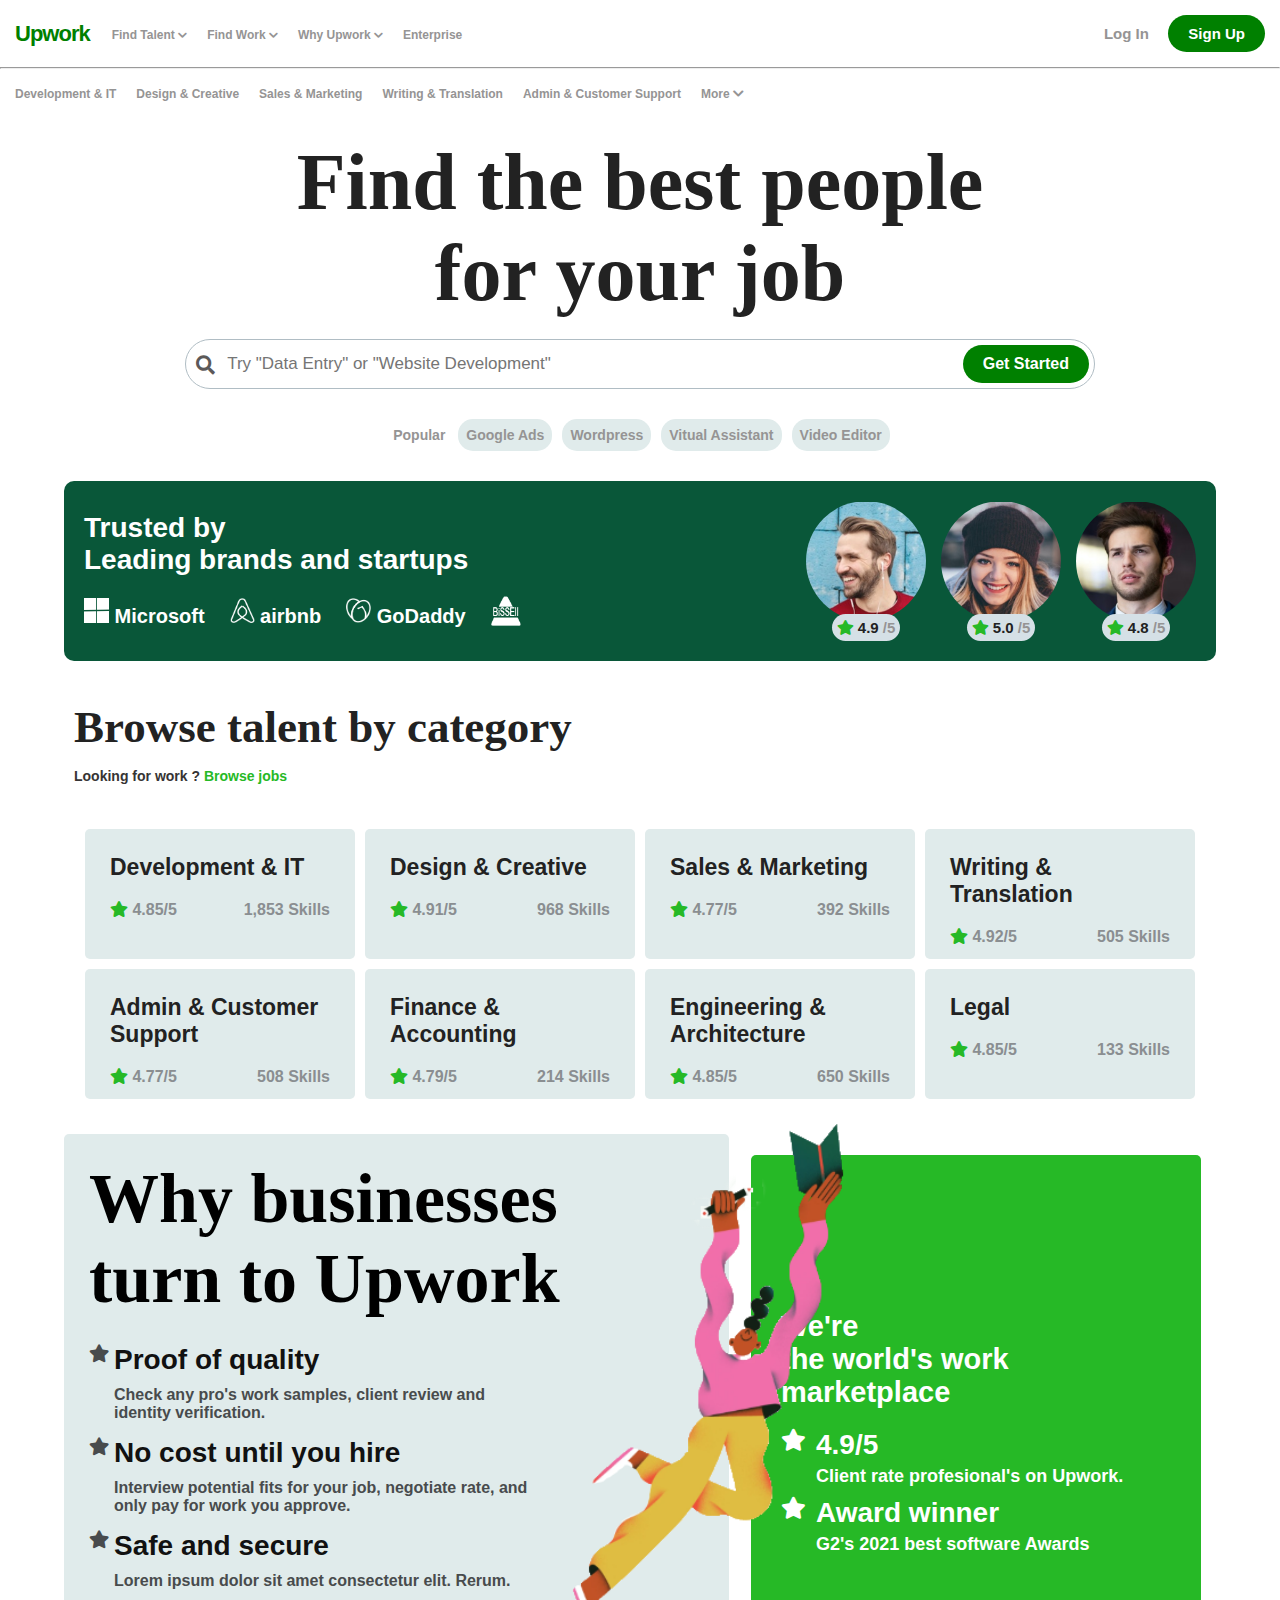
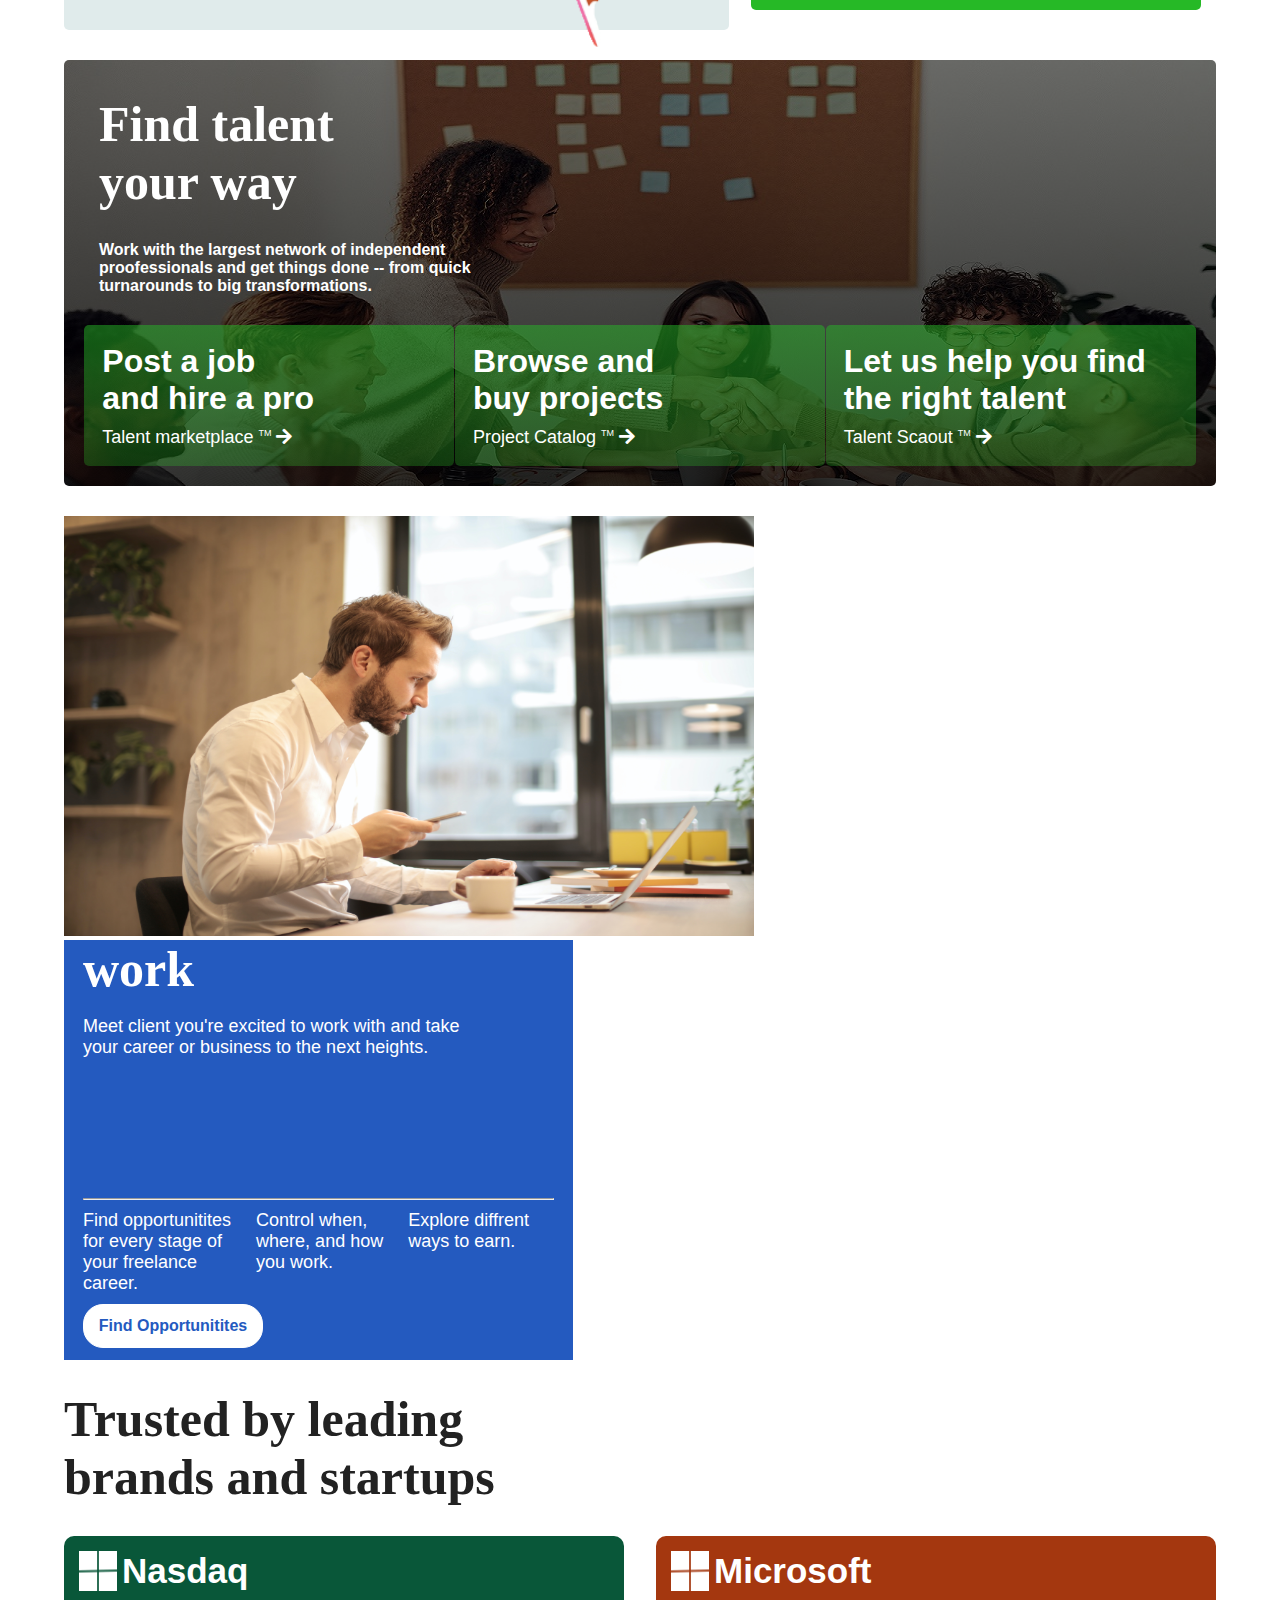
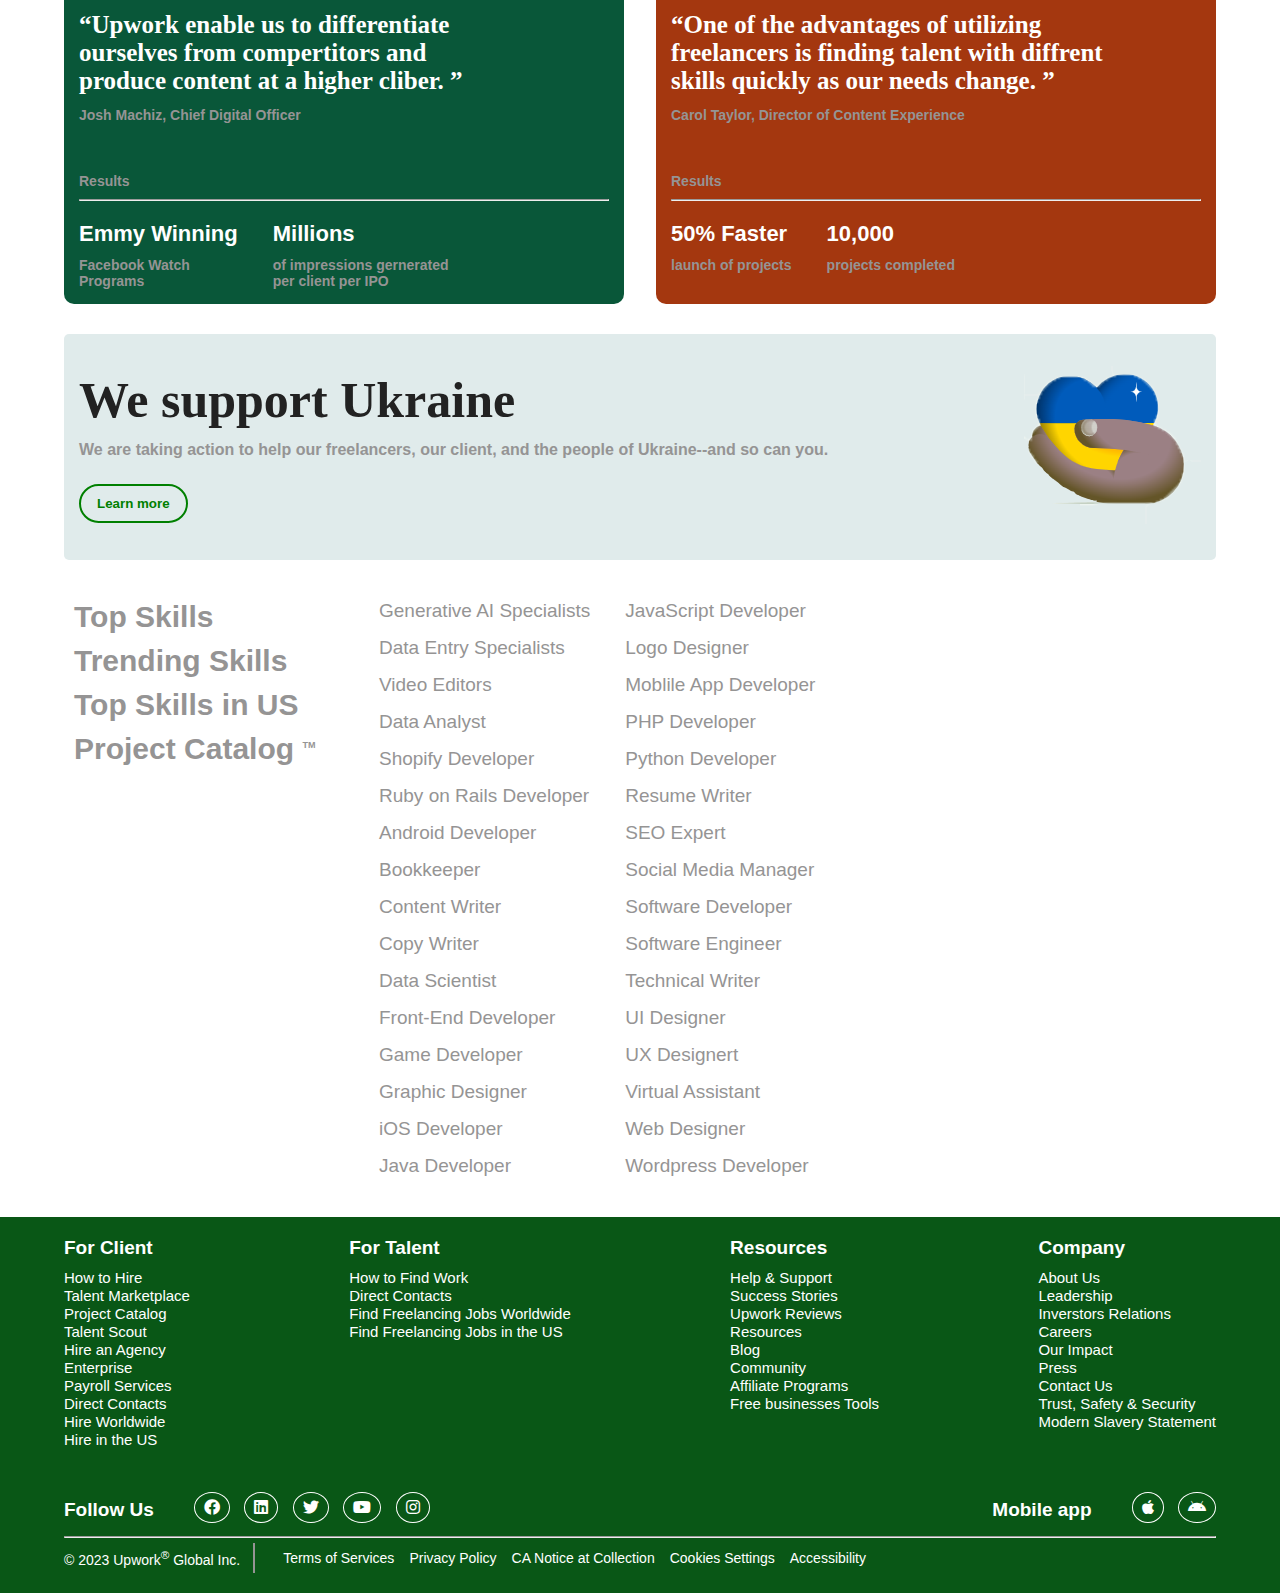
==== commit 77bf9bd0: "smooth scroll added to project and still modifing the skill section" ====
--- a/index.html
+++ b/index.html
@@ -18,8 +18,10 @@
                     <!-- NAV-ONE -->
                 <div class="navOne">
                     <div class="NavOneContainer">
-                        <i class="fas fa-bars" id="navBar"></i>
-                        <i class="fas fa-times" id="navTimes"></i>
+                        <div class="navHideAndShowIcon">
+                            <i class="fas fa-bars" id="navBar"></i>
+                            <i class="fas fa-times" id="navTimes"></i>
+                        </div>
 
                         <div class="navLogo"><a href="index.html">Upwork</a> </div>
                         
@@ -300,7 +302,6 @@
                             </li>
 
                             <li class="navList"><a href="#">Enterprise</a></li>
-
                         </div>
                         
                     </div>
@@ -309,8 +310,8 @@
                         <button class="navBtnSignup"><a href="signup.html">Sign Up</a></button>
                     </div>
                 </div>
+
                 <hr class="" id="navline">
-
 
                     <!-- NAV-TWO -->
                 <ul class="navTwo">
@@ -319,7 +320,7 @@
                     <li class="navTwoList"><a href="#">Sales & Marketing</a></li>
                     <li class="navTwoList"><a href="#">Writing & Translation</a></li>
                     <li class="navTwoList"><a href="#">Admin & Customer Support</a></li>
-                    <li class="navTwoList"><a href="#">More <i class="fas fa-chevron-down" id="navTwoicon"></i></a>
+                    <li class="navTwoList navTwoListDropDownMother"><a href="#">More <i class="fas fa-chevron-down" id="navTwoicon"></i></a>
                         <ul class="navTwoDropDown">
                             <li class="navTwoDropDownList"><a href="#">Finance and Accounting </a></li>
                             <li class="navTwoDropDownList"><a href="#">HR & Training </a></li>
@@ -335,13 +336,14 @@
                     <!-- NAV-THREE -->
                 <div class="navContent contained">
                     <div class="navHead">
-                        <h1 id="navHeadH1">Find the best people<h1>
-                        <h1 id="navHeadH1">for your job</h1>
+                        <h1 id="navHeadH1">Find the best people <br> for your job<h1>
                     </div>
                     <form action="" class="navForm">
-                        <i class="fa fa-search" aria-hidden="true"></i>
-                        <input type="search" name="" id="navInput" placeholder='Try "Data Entry" or "Website Development"'>
-                        <button class="navFormBtn"><a href="#">Get Started</a></button>
+                        <div class="">
+                            <i class="fa fa-search Search" aria-hidden="true"></i>
+                            <input type="search" name="" id="navInput" placeholder='Try "Data Entry" or "Website Development"'>
+                            <button class="navFormBtn"><a href="#">Get Started</a></button>
+                        </div>
                     </form>
 
                     <div class="lastNavContainer TopSpace">
@@ -357,8 +359,7 @@
             </div>
         </head>
 
-
-
+            <!-- SECTIONS -->
         <section>
             <!-- SECTION ONE -->
             <div class="sectionOne contained TopSpace">
@@ -758,169 +759,168 @@
             <div class="skill_left">
                 <h1 class="skillHead skillHeadOne" id="">
                     Top Skills
-                    <ul class="skillContainer skillOneContainer skillShow" id="">
-                        <li><a href="" class="skillLink">Generative AI Specialists</a></li>
-                        <li><a href="" class="skillLink">JavaScript Developer</a></li>
-                        <li><a href="" class="skillLink">Data Entry Specialists</a></li>
-                        <li><a href="" class="skillLink">Logo Designer</a></li>
-                        <li><a href="" class="skillLink">Video Editors</a></li>
-                        <li><a href="" class="skillLink">Moblile App Developer</a></li>
-                        <li><a href="" class="skillLink">Data Analyst</a></li>
-                        <li><a href="" class="skillLink">PHP Developer</a></li>
-                        <li><a href="" class="skillLink">Shopify Developer</a></li>
-                        <li><a href="" class="skillLink">Python Developer</a></li>
-                        <li><a href="" class="skillLink">Ruby on Rails Developer</a></li>
-                        <li><a href="" class="skillLink">Resume Writer</a></li>
-                        <li><a href="" class="skillLink">Android Developer</a></li>
-                        <li><a href="" class="skillLink">SEO Expert</a></li>
-                        <li><a href="" class="skillLink">Bookkeeper</a></li>
-                        <li><a href="" class="skillLink">Social Media Manager</a></li>
-                        <li><a href="" class="skillLink">Content Writer</a></li>
-                        <li><a href="" class="skillLink">Software Developer</a></li>
-                        <li><a href="" class="skillLink">Copy Writer</a></li>
-                        <li><a href="" class="skillLink">Software Engineer</a></li>
-                        <li><a href="" class="skillLink">Data Scientist</a></li>
-                        <li><a href="" class="skillLink">Technical Writer</a></li>
-                        <li><a href="" class="skillLink">Front-End Developer</a></li>
-                        <li><a href="" class="skillLink">UI Designer</a></li>
-                        <li><a href="" class="skillLink">Game Developer</a></li>
-                        <li><a href="" class="skillLink">UX Designert</a></li>
-                        <li><a href="" class="skillLink">Graphic Designer</a></li>
-                        <li><a href="" class="skillLink">Virtual Assistant</a></li>
-                        <li><a href="" class="skillLink">iOS Developer</a></li>
-                        <li><a href="" class="skillLink">Web Designer</a></li>
-                        <li><a href="" class="skillLink">Java Developer</a></li>
-                        <li><a href="" class="skillLink">Wordpress Developer</a></li>
-                    </ul>
                 </h1>
                 <h1 class="skillHead skillHeadTwo" id="">
                     Trending Skills
-                    <ul class="skillContainer skillTwoContainer " id="">
-                        <li><a href="" class="skillLink">Generative AI Specialists</a></li>
-                        <li><a href="" class="skillLink">Ghostwriters</a></li>
-                        <li><a href="" class="skillLink">Prompt Engineering Specialest</a></li>
-                        <li><a href="" class="skillLink">Unity 3D Developer</a></li>
-                        <li><a href="" class="skillLink">AI Content Creator</a></li>
-                        <li><a href="" class="skillLink">Business Consultants</a></li>
-                        <li><a href="" class="skillLink">ChatGPT Specialistst</a></li>
-                        <li><a href="" class="skillLink">Coders</a></li>
-                        <li><a href="" class="skillLink">AI Chatbot Specialists</a></li>
-                        <li><a href="" class="skillLink">Web Developers</a></li>
-                        <li><a href="" class="skillLink">Stable Diffusion Artists</a></li>
-                        <li><a href="" class="skillLink">Illustrators</a></li>
-                        <li><a href="" class="skillLink">Blockchain</a></li>
-                        <li><a href="" class="skillLink">Google AdWords Experts</a></li>
-                        <li><a href="" class="skillLink">Go developers</a></li>
-                        <li><a href="" class="skillLink">Digital Marketers</a></li>
-                        <li><a href="" class="skillLink">Node.js</a></li>
-                        <li><a href="" class="skillLink">Project Managers</a></li>
-                        <li><a href="" class="skillLink">Vue.js</a></li>
-                        <li><a href="" class="skillLink">Ruby Developers</a></li>
-                        <li><a href="" class="skillLink">HR consulting</a></li>
-                        <li><a href="" class="skillLink">Angular JS Developers</a></li>
-                        <li><a href="" class="skillLink">Microsoft Power BI</a></li>
-                        <li><a href="" class="skillLink">Full Stack Developers</a></li>
-                        <li><a href="" class="skillLink">Introductiona design</a></li>
-                        <li><a href="" class="skillLink">React Native Developers</a></li>
-                        <li><a href="" class="skillLink">React.js</a></li>
-                        <li><a href="" class="skillLink">Swift Developers</a></li>
-                        <li><a href="" class="skillLink">Videographers</a></li>
-                        <li><a href="" class="skillLink">CSS Developers</a></li>
-                        <li><a href="" class="skillLink">HTML5 Developers</a></li>
-                        <li><a href="" class="skillLink">Back End Developers</a></li>
-                    </ul>
                 </h1>
                 <h1 class="skillHead skillHeadThree" id="">
                     Top Skills in US
-                    <ul class="skillContainer skillThreeContainer " id="">
-                        <li><a href="" class="skillLink">Accountants in US</a></li>
-                        <li><a href="" class="skillLink">Accountants Near North Carolina</a></li>
-                        <li><a href="" class="skillLink">CAD Desingners in US</a></li>
-                        <li><a href="" class="skillLink">Adobe Photoshop Expert Near San..</a></li>
-                        <li><a href="" class="skillLink">Curriculum Developer in US</a></li>
-                        <li><a href="" class="skillLink">Android Developers Near Sans Francis..</a></li>
-                        <li><a href="" class="skillLink">Ebook Desingners in US</a></li>
-                        <li><a href="" class="skillLink">Bookkeepers Near Los Angeles, CA</a></li>
-                        <li><a href="" class="skillLink">Fashion Desingners in US</a></li>
-                        <li><a href="" class="skillLink">Business Coaches Near Atlanta, GA</a></li>
-                        <li><a href="" class="skillLink">Ghostwriters in US</a></li>
-                        <li><a href="" class="skillLink">Fashion Desingners  Near Los Angeles..</a></li>
-                        <li><a href="" class="skillLink">Google Adwords Expert in US</a></li>
-                        <li><a href="" class="skillLink">Grant Writers Near Chicago, IL</a></li>
-                        <li><a href="" class="skillLink">Graphic Designers in US</a></li>
-                        <li><a href="" class="skillLink">Graphic Designers Near New York, NY</a></li>
-                        <li><a href="" class="skillLink">JavaScript Developers in US</a></li>
-                        <li><a href="" class="skillLink">Logo Designers Near Pittburgh, PA</a></li>
-                        <li><a href="" class="skillLink">Product Developers in US</a></li>
-                        <li><a href="" class="skillLink">Mechanical Engineering Near Seattle, ..</a></li>
-                        <li><a href="" class="skillLink">Shopify Developers in US</a></li>
-                        <li><a href="" class="skillLink">Music Producers Near Chicago, IL</a></li>
-                        <li><a href="" class="skillLink">SquareSpace Developers in US</a></li>
-                        <li><a href="" class="skillLink">Photo Editors Near Los Angeles, CA</a></li>
-                        <li><a href="" class="skillLink">Tax Preparers in US</a></li>
-                        <li><a href="" class="skillLink">Photographers Near Brooklyn, NY</a></li>
-                        <li><a href="" class="skillLink">Technical Support Agents in US</a></li>
-                        <li><a href="" class="skillLink">Product Photographers Near Seattle, ..</a></li>
-                        <li><a href="" class="skillLink">Vartual Assistants in US</a></li>
-                        <li><a href="" class="skillLink">Resume Writers Near Chicago, IL</a></li>
-                        <li><a href="" class="skillLink">Web Designers in US</a></li>
-                        <li><a href="" class="skillLink">SEO Experts Near New York, NY</a></li>
-                        <li><a href="" class="skillLink">WooCommerce Developers in US</a></li>
-                        <li><a href="" class="skillLink">Social Media Managers Near Los Ang..</a></li>
-                        <li><a href="" class="skillLink">WordPress Developers in US</a></li>
-                        <li><a href="" class="skillLink">Videographers Near Dallas, TX</a></li>
-                        <li><a href="" class="skillLink">Writers in US</a></li>
-                        <li><a href="" class="skillLink">Vartual Assistants Near Charlotte, NC</a></li>
-                        <li><a href="" class="skillLink">Zoho CRM Specialists in US</a></li>
-                        <li><a href="" class="skillLink">Web Designers Near San Francisco..</a></li>
-                    </ul>
                 </h1>
                 <h1 class="skillHead skillHeadFour" id="">
                     Project Catalog <sup id="skilltm">TM</sup>
-                    <ul class="skillContainer skillFourContainer " id="">
-                        <li><a href="" class="skillLink">Generative AI Services</a></li>
-                        <li><a href="" class="skillLink">Content Marketing Services</a></li>
-                        <li><a href="" class="skillLink">Resume Writing Services</a></li>
-                        <li><a href="" class="skillLink">Survey Services</a></li>
-                        <li><a href="" class="skillLink">SEO Services</a></li>
-                        <li><a href="" class="skillLink">Landscape Design Services</a></li>
-                        <li><a href="" class="skillLink">Translation Services</a></li>
-                        <li><a href="" class="skillLink">Photoshop Services</a></li>
-                        <li><a href="" class="skillLink">Transcription Services</a></li>
-                        <li><a href="" class="skillLink">Mobile App Development Services</a></li>
-                        <li><a href="" class="skillLink">Vartual Assistant Services</a></li>
-                        <li><a href="" class="skillLink">Data Entry Services</a></li>
-                        <li><a href="" class="skillLink">Email Marketing Services</a></li>
-                        <li><a href="" class="skillLink">Building Information Modeling Services</a></li>
-                        <li><a href="" class="skillLink">Web Design Services</a></li>
-                        <li><a href="" class="skillLink">Podcast Editing Services</a></li>
-                        <li><a href="" class="skillLink">Proofreading Services</a></li>
-                        <li><a href="" class="skillLink">Wellness Services</a></li>
-                        <li><a href="" class="skillLink">Business Consulting Services</a></li>
-                        <li><a href="" class="skillLink">Video Marketing Services</a></li>
-                        <li><a href="" class="skillLink">Logo Design Services</a></li>
-                        <li><a href="" class="skillLink">WordPress Development Services</a></li>
-                        <li><a href="" class="skillLink">Architecture/Interior Design Services</a></li>
-                        <li><a href="" class="skillLink">Ecommerce Services</a></li>
-                        <li><a href="" class="skillLink">Branding Services</a></li>
-                        <li><a href="" class="skillLink">Influencer Marketing Services</a></li>
-                        <li><a href="" class="skillLink">Social Media Management Services</a></li>
-                        <li><a href="" class="skillLink">Public Relations Services</a></li>
-                        <li><a href="" class="skillLink">Video Editing Services</a></li>
-                        <li><a href="" class="skillLink">QA Services</a></li>
-                        <li><a href="" class="skillLink">Lead Generation Services</a></li>
-                        <li><a href="" class="skillLink">Podcast Marketing Services</a></li>
-                    </ul>
                 </h1>
             </div>
-            <!-- <div class="skill_right">
-
-            </div> -->
+            <div class="skill_right">
+                <div class="skillContainer skillOneContainer activeSkill" id="">
+                    <li><a href="" class="skillLink">Generative AI Specialists</a></li>
+                    <li><a href="" class="skillLink">JavaScript Developer</a></li>
+                    <li><a href="" class="skillLink">Data Entry Specialists</a></li>
+                    <li><a href="" class="skillLink">Logo Designer</a></li>
+                    <li><a href="" class="skillLink">Video Editors</a></li>
+                    <li><a href="" class="skillLink">Moblile App Developer</a></li>
+                    <li><a href="" class="skillLink">Data Analyst</a></li>
+                    <li><a href="" class="skillLink">PHP Developer</a></li>
+                    <li><a href="" class="skillLink">Shopify Developer</a></li>
+                    <li><a href="" class="skillLink">Python Developer</a></li>
+                    <li><a href="" class="skillLink">Ruby on Rails Developer</a></li>
+                    <li><a href="" class="skillLink">Resume Writer</a></li>
+                    <li><a href="" class="skillLink">Android Developer</a></li>
+                    <li><a href="" class="skillLink">SEO Expert</a></li>
+                    <li><a href="" class="skillLink">Bookkeeper</a></li>
+                    <li><a href="" class="skillLink">Social Media Manager</a></li>
+                    <li><a href="" class="skillLink">Content Writer</a></li>
+                    <li><a href="" class="skillLink">Software Developer</a></li>
+                    <li><a href="" class="skillLink">Copy Writer</a></li>
+                    <li><a href="" class="skillLink">Software Engineer</a></li>
+                    <li><a href="" class="skillLink">Data Scientist</a></li>
+                    <li><a href="" class="skillLink">Technical Writer</a></li>
+                    <li><a href="" class="skillLink">Front-End Developer</a></li>
+                    <li><a href="" class="skillLink">UI Designer</a></li>
+                    <li><a href="" class="skillLink">Game Developer</a></li>
+                    <li><a href="" class="skillLink">UX Designert</a></li>
+                    <li><a href="" class="skillLink">Graphic Designer</a></li>
+                    <li><a href="" class="skillLink">Virtual Assistant</a></li>
+                    <li><a href="" class="skillLink">iOS Developer</a></li>
+                    <li><a href="" class="skillLink">Web Designer</a></li>
+                    <li><a href="" class="skillLink">Java Developer</a></li>
+                    <li><a href="" class="skillLink">Wordpress Developer</a></li>
+                </div>
+                <div class="skillContainer skillTwoContainer " id="">
+                    <li><a href="" class="skillLink">Generative AI Specialists</a></li>
+                    <li><a href="" class="skillLink">Ghostwriters</a></li>
+                    <li><a href="" class="skillLink">Prompt Engineering Specialest</a></li>
+                    <li><a href="" class="skillLink">Unity 3D Developer</a></li>
+                    <li><a href="" class="skillLink">AI Content Creator</a></li>
+                    <li><a href="" class="skillLink">Business Consultants</a></li>
+                    <li><a href="" class="skillLink">ChatGPT Specialistst</a></li>
+                    <li><a href="" class="skillLink">Coders</a></li>
+                    <li><a href="" class="skillLink">AI Chatbot Specialists</a></li>
+                    <li><a href="" class="skillLink">Web Developers</a></li>
+                    <li><a href="" class="skillLink">Stable Diffusion Artists</a></li>
+                    <li><a href="" class="skillLink">Illustrators</a></li>
+                    <li><a href="" class="skillLink">Blockchain</a></li>
+                    <li><a href="" class="skillLink">Google AdWords Experts</a></li>
+                    <li><a href="" class="skillLink">Go developers</a></li>
+                    <li><a href="" class="skillLink">Digital Marketers</a></li>
+                    <li><a href="" class="skillLink">Node.js</a></li>
+                    <li><a href="" class="skillLink">Project Managers</a></li>
+                    <li><a href="" class="skillLink">Vue.js</a></li>
+                    <li><a href="" class="skillLink">Ruby Developers</a></li>
+                    <li><a href="" class="skillLink">HR consulting</a></li>
+                    <li><a href="" class="skillLink">Angular JS Developers</a></li>
+                    <li><a href="" class="skillLink">Microsoft Power BI</a></li>
+                    <li><a href="" class="skillLink">Full Stack Developers</a></li>
+                    <li><a href="" class="skillLink">Introductiona design</a></li>
+                    <li><a href="" class="skillLink">React Native Developers</a></li>
+                    <li><a href="" class="skillLink">React.js</a></li>
+                    <li><a href="" class="skillLink">Swift Developers</a></li>
+                    <li><a href="" class="skillLink">Videographers</a></li>
+                    <li><a href="" class="skillLink">CSS Developers</a></li>
+                    <li><a href="" class="skillLink">HTML5 Developers</a></li>
+                    <li><a href="" class="skillLink">Back End Developers</a></li>
+                </div>
+                <div class="skillContainer skillThreeContainer " id="">
+                    <li><a href="" class="skillLink">Accountants in US</a></li>
+                    <li><a href="" class="skillLink">Accountants Near North Carolina</a></li>
+                    <li><a href="" class="skillLink">CAD Desingners in US</a></li>
+                    <li><a href="" class="skillLink">Adobe Photoshop Expert Near San..</a></li>
+                    <li><a href="" class="skillLink">Curriculum Developer in US</a></li>
+                    <li><a href="" class="skillLink">Android Developers Near Sans Francis..</a></li>
+                    <li><a href="" class="skillLink">Ebook Desingners in US</a></li>
+                    <li><a href="" class="skillLink">Bookkeepers Near Los Angeles, CA</a></li>
+                    <li><a href="" class="skillLink">Fashion Desingners in US</a></li>
+                    <li><a href="" class="skillLink">Business Coaches Near Atlanta, GA</a></li>
+                    <li><a href="" class="skillLink">Ghostwriters in US</a></li>
+                    <li><a href="" class="skillLink">Fashion Desingners  Near Los Angeles..</a></li>
+                    <li><a href="" class="skillLink">Google Adwords Expert in US</a></li>
+                    <li><a href="" class="skillLink">Grant Writers Near Chicago, IL</a></li>
+                    <li><a href="" class="skillLink">Graphic Designers in US</a></li>
+                    <li><a href="" class="skillLink">Graphic Designers Near New York, NY</a></li>
+                    <li><a href="" class="skillLink">JavaScript Developers in US</a></li>
+                    <li><a href="" class="skillLink">Logo Designers Near Pittburgh, PA</a></li>
+                    <li><a href="" class="skillLink">Product Developers in US</a></li>
+                    <li><a href="" class="skillLink">Mechanical Engineering Near Seattle, ..</a></li>
+                    <li><a href="" class="skillLink">Shopify Developers in US</a></li>
+                    <li><a href="" class="skillLink">Music Producers Near Chicago, IL</a></li>
+                    <li><a href="" class="skillLink">SquareSpace Developers in US</a></li>
+                    <li><a href="" class="skillLink">Photo Editors Near Los Angeles, CA</a></li>
+                    <li><a href="" class="skillLink">Tax Preparers in US</a></li>
+                    <li><a href="" class="skillLink">Photographers Near Brooklyn, NY</a></li>
+                    <li><a href="" class="skillLink">Technical Support Agents in US</a></li>
+                    <li><a href="" class="skillLink">Product Photographers Near Seattle, ..</a></li>
+                    <li><a href="" class="skillLink">Vartual Assistants in US</a></li>
+                    <li><a href="" class="skillLink">Resume Writers Near Chicago, IL</a></li>
+                    <li><a href="" class="skillLink">Web Designers in US</a></li>
+                    <li><a href="" class="skillLink">SEO Experts Near New York, NY</a></li>
+                    <li><a href="" class="skillLink">WooCommerce Developers in US</a></li>
+                    <li><a href="" class="skillLink">Social Media Managers Near Los Ang..</a></li>
+                    <li><a href="" class="skillLink">WordPress Developers in US</a></li>
+                    <li><a href="" class="skillLink">Videographers Near Dallas, TX</a></li>
+                    <li><a href="" class="skillLink">Writers in US</a></li>
+                    <li><a href="" class="skillLink">Vartual Assistants Near Charlotte, NC</a></li>
+                    <li><a href="" class="skillLink">Zoho CRM Specialists in US</a></li>
+                    <li><a href="" class="skillLink">Web Designers Near San Francisco..</a></li>
+                </div>
+                <div class="skillContainer skillFourContainer " id="">
+                    <li><a href="" class="skillLink">Generative AI Services</a></li>
+                    <li><a href="" class="skillLink">Content Marketing Services</a></li>
+                    <li><a href="" class="skillLink">Resume Writing Services</a></li>
+                    <li><a href="" class="skillLink">Survey Services</a></li>
+                    <li><a href="" class="skillLink">SEO Services</a></li>
+                    <li><a href="" class="skillLink">Landscape Design Services</a></li>
+                    <li><a href="" class="skillLink">Translation Services</a></li>
+                    <li><a href="" class="skillLink">Photoshop Services</a></li>
+                    <li><a href="" class="skillLink">Transcription Services</a></li>
+                    <li><a href="" class="skillLink">Mobile App Development Services</a></li>
+                    <li><a href="" class="skillLink">Vartual Assistant Services</a></li>
+                    <li><a href="" class="skillLink">Data Entry Services</a></li>
+                    <li><a href="" class="skillLink">Email Marketing Services</a></li>
+                    <li><a href="" class="skillLink">Building Information Modeling Services</a></li>
+                    <li><a href="" class="skillLink">Web Design Services</a></li>
+                    <li><a href="" class="skillLink">Podcast Editing Services</a></li>
+                    <li><a href="" class="skillLink">Proofreading Services</a></li>
+                    <li><a href="" class="skillLink">Wellness Services</a></li>
+                    <li><a href="" class="skillLink">Business Consulting Services</a></li>
+                    <li><a href="" class="skillLink">Video Marketing Services</a></li>
+                    <li><a href="" class="skillLink">Logo Design Services</a></li>
+                    <li><a href="" class="skillLink">WordPress Development Services</a></li>
+                    <li><a href="" class="skillLink">Architecture/Interior Design Services</a></li>
+                    <li><a href="" class="skillLink">Ecommerce Services</a></li>
+                    <li><a href="" class="skillLink">Branding Services</a></li>
+                    <li><a href="" class="skillLink">Influencer Marketing Services</a></li>
+                    <li><a href="" class="skillLink">Social Media Management Services</a></li>
+                    <li><a href="" class="skillLink">Public Relations Services</a></li>
+                    <li><a href="" class="skillLink">Video Editing Services</a></li>
+                    <li><a href="" class="skillLink">QA Services</a></li>
+                    <li><a href="" class="skillLink">Lead Generation Services</a></li>
+                    <li><a href="" class="skillLink">Podcast Marketing Services</a></li>
+                </div>
+            </div>
         </div>
     </div>
 
         <!-- BACK TO TOP -->
-    <a href="index.html" class="TotopContainer">
+    <a href="#" class="TotopContainer">
         <i class="fas fa-arrow-up"></i>
     </a>
 
--- a/style.css
+++ b/style.css
@@ -17,9 +17,13 @@
     text-decoration: none;
     font-family: sans-serif;
 }
+html{
+    scroll-behavior: smooth;
+}
 .contained{
     width: 90%;
     margin: auto;
+    /* padding: 0 6%; */
 }
 .TopSpace{
     margin-top: 30px;
@@ -45,7 +49,8 @@
     align-items: center;
     justify-content: space-between;
     flex-wrap: wrap;
-    z-index: 1000;
+    /* z-index: 1000; */
+    border: 1px red;
     
 }
 .NavOneContainer{
@@ -526,13 +531,16 @@
 
 
 /* NAV-TWO DROPDOWN */
-
+/* .navTwoListDropDownMother{
+    position: relative;
+} */
 .navTwoDropDown{
-    top: 101px;
-    left: 540px;
+    /* top: 101px;
+    left: 540px; */
+    width: 175px;
     color: var(--normalGreen);
     margin-bottom: 5px;
-    padding: 10px;
+    padding: 5px;
     border-radius: 5px;
     background-color: #fff;
     box-shadow: 1px 1px 10px rgba(0, 0, 0, 0.5);
@@ -638,28 +646,42 @@
     font-weight: 600;
     font-size: 80px;
     color: var(--darkFont);
+    text-align: center;
 }
 .navForm{
-    width: 60%;
+    width: 910px;
     margin-top: 20px;
     border: 1px solid #b0bdc4;
     padding: 5px;
     border-radius: 50px;
 }
-.fa-search{
+.navForm div{
+    /* width: 100%; */
+    display: flex;
+    flex-grow: 10;
+    align-items: center;
+    justify-content: space-between;
+}
+.Search{
     color: #5c5959;
+    margin: 0 5px;
+    font-size: 19px;
 }
 #navInput{
+    margin-right: 10px;
     outline: none;
     border: none;
     font-size: 17px;
-    width: 78.5%;
+    width: 80%;
 }
 .navFormBtn{
+    /* display: flex; */
+    /* align-items: end; */
     padding: 10px 20px;
     border: none;
     border-radius: 50px;
     background-color: var(--normalGreen);
+    /* margin-right: 100; */
 }
 .navFormBtn:hover{
     background-color: var(--liteGreen);
@@ -675,6 +697,7 @@
     display: flex;
     align-items: center;
     justify-content: space-between; 
+    flex-wrap: wrap;
 }
 .lastNavHead{
     font-size: 14px;
@@ -713,6 +736,7 @@
     padding: 15px;
     border-radius: 10px;
     background-color: var(--hevryGreen);
+    /* width: 100%; */
 }
 /* SECTION LEFT */
 .secOneLeft{
@@ -1014,7 +1038,7 @@
     flex-wrap: wrap;
 }
 #sectionFiveImg{
-    width: 700px;
+    width: 690px;
     height: 420px;
 }
 .sectionFiveAside{
@@ -1201,18 +1225,22 @@
 ===============
 */
 .skillsSection{
-    /* display: grid;
-    grid-template-columns: repeat(2, 1fr);
+    display: flex;
+    align-items: start;
+    /* justify-content: space-evenly; */
+    /* grid-template-columns: repeat(2, 1fr);
     place-content: center; */
-    position: relative;
-    margin-bottom: 320px;
+    /* position: relative;
+    margin-bottom: 320px; */
 
 }
 .skill_left{
-    width: 300px;
+    width: 265px;
     padding: 10px;
     display: flex;
     flex-direction: column;
+    /* border: 1px solid red; */
+    margin-right: 30px;
 }
 .skillHead{
     font-size: 30px;
@@ -1229,48 +1257,47 @@
     font-size: 9px;
 }
 
-/* .skill_right{
+.skill_right{
     display: flex;
     flex-direction: column;
-    height: 630px;
-} */
+}
 .skillContainer{
-    position: absolute;
+    /* position: absolute;
     top: 1px;
-    right: 1px;
+    right: 1px; */
     /* border: 1px solid red; */
     display: grid;
-    grid-template-columns: repeat(3, 1fr);
-    row-gap: 2px;
-    column-gap: 10px;
+    grid-template-columns: repeat(2, 1fr);
+    gap: 15px;
     padding: 10px;
 }
 .skillLink{
-    font-size: 15px;
+    font-size: 19px;
     font-weight: 500;
     color: var(--lightFont);
     transition: all 0.6s ease-in-out;
     /* border: 1px solid blue; */
-    margin: 0;
+    margin: 0 10px;
+
 }
 .skillLink:hover{
     color: var(--liteGreen);
     text-decoration: underline;
 }
 .skillOneContainer{
-    visibility: hidden;
+    display: none;
 }
 .skillTwoContainer{
-    visibility: hidden;
+    display: none;
 }
 .skillThreeContainer{
-    visibility: hidden;
+    display: none;
 }
 .skillFourContainer{
-    visibility: hidden;
-}
-.skillShow{
-    visibility: visible;
+    display: none;
+}
+.activeSkill{
+    display: grid;
 }
 
 /*
@@ -1280,7 +1307,7 @@
 */
 .TotopContainer{
     position: fixed;
-    left: 1265px;
+    right: 10px;
     bottom: 20px;
     width: 50px;
     text-align: center;
@@ -1604,7 +1631,7 @@
 MEDIUM SCREEN
 ============
 */
-@media screen and (max-width: 770px) {
+@media all and (max-width: 1020px) {
     /* 
     ===========
     NAVIGATION
@@ -1674,9 +1701,9 @@
         margin-bottom: 5px;
      }
      .FTContentLeftOne > p{
-         font-size: 9px;
-         color: var(--lightFont);
-         font-weight: 500;
+        font-size: 9px;
+        color: var(--lightFont);
+        font-weight: 500;
      }
      .FTIcon{
         margin-left: -10px;
@@ -1887,12 +1914,13 @@
         font-weight: 500;
        
     }
+
     /* NAV-TWO DROPDOWN */
-
+    /* 
     .navTwoDropDown{
         top: 111px;
         left: 240px;
-    }
+    } */
     
 
 
@@ -1914,6 +1942,13 @@
     .navBtnSignup a{
         font-size: 10px;
     }
+
+
+    /* 
+    =========
+    NAV-THREE
+    =========
+    */
     #navHeadH1{
         font-weight: 400;
         font-size: 50px;
@@ -1921,12 +1956,13 @@
     }
 
     .navForm{
-        width: 90%;
+        width: 400px;
         margin-top: 20px;
         border: 1px solid #b0bdc4;
         padding: 5px;
         border-radius: 50px;
     }
+    
     #navInput{
         outline: none;
         border: none;
@@ -1934,6 +1970,7 @@
         width: 76%;
     }
     .navFormBtn{
+        width: 90px;
         padding: 5px 10px;
         border: none;
         border-radius: 50px;
@@ -2271,34 +2308,42 @@
     ===============
     */
     .skillsSection{
-        margin-bottom: 800px;
+        display: flex;
+        flex-direction: column;
+    }
+    .skill_left{
+        display: flex;
+        align-items: center;
+        justify-content: space-between;
+        flex-wrap: wrap;
+        width: 100%;
+        display: flex;
+        flex-direction: row;
+        /* gap: 10px; */
+        /* border: 1px solid red; */
+        padding: 0;
+        margin: 0;
     }
     .skillHead{
-        font-size: 18px;
-        font-weight: 500;
+        font-size: 19.1px;
+        font-weight: 700;
+        letter-spacing: -1px;
     }
     #skilltm{
         font-size: 5px;
     }
-    .skill_left{
-        width: 170px;
-    }
-    /* .skill_right{
-        width: 300px;
-        height: 430px;
-    } */
+   
+    .skill_right{
+        display: flex;
+        flex-direction: column;
+    }
     .skillContainer{
-        position: absolute;
-        top: 1px;
-        right: 1px;
         display: grid;
-        grid-template-columns: repeat(1, 1fr);
-        /* row-gap: 5px; */
-        column-gap: -5px;
-        /* width: 100%; */
+        grid-template-columns: repeat(2, 1fr);
+        gap: 8px;
     }
     .skillLink{
-        font-size: 12px;
+        font-size: 15px;
     }
 
     /*
@@ -2308,7 +2353,7 @@
     */
     .TotopContainer{
         position: fixed;
-        left: 420px;
+        right: 10px;
         bottom: 20px;
         width: 50px;
         padding: 5px;
